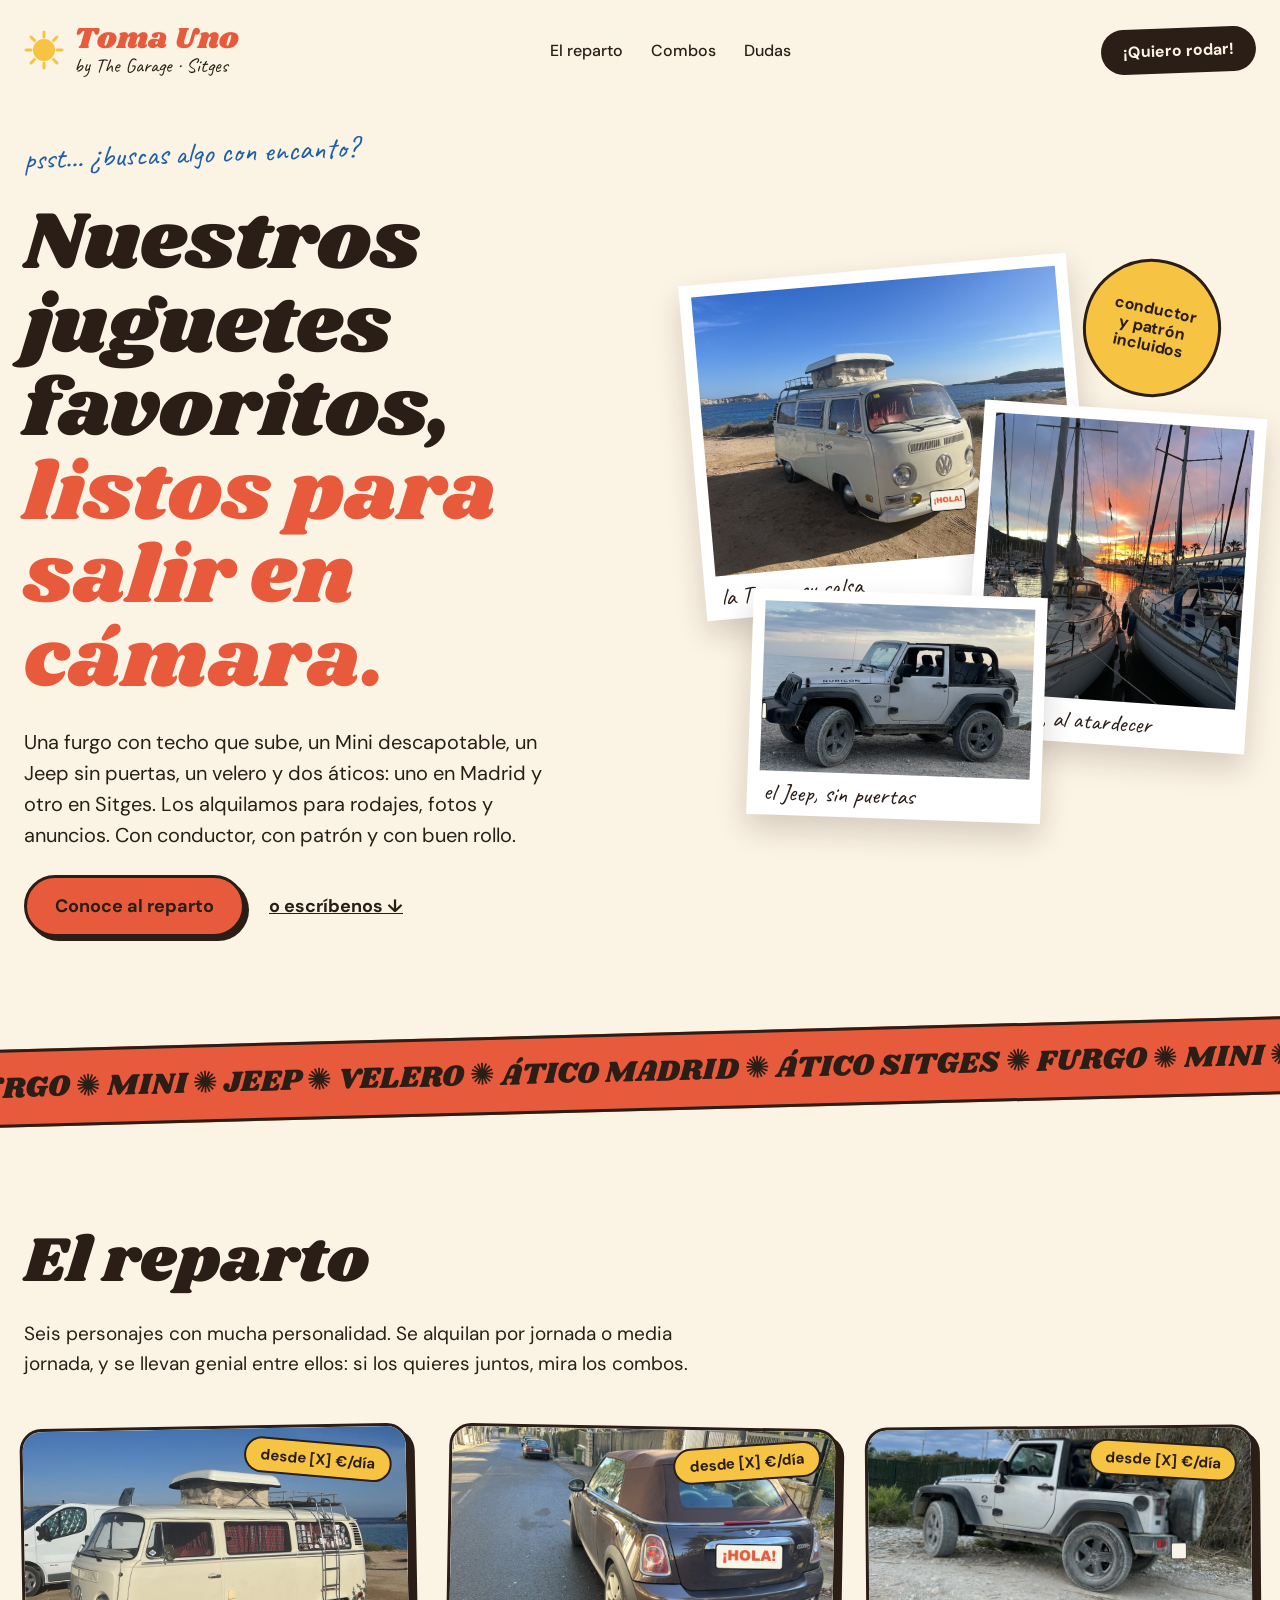
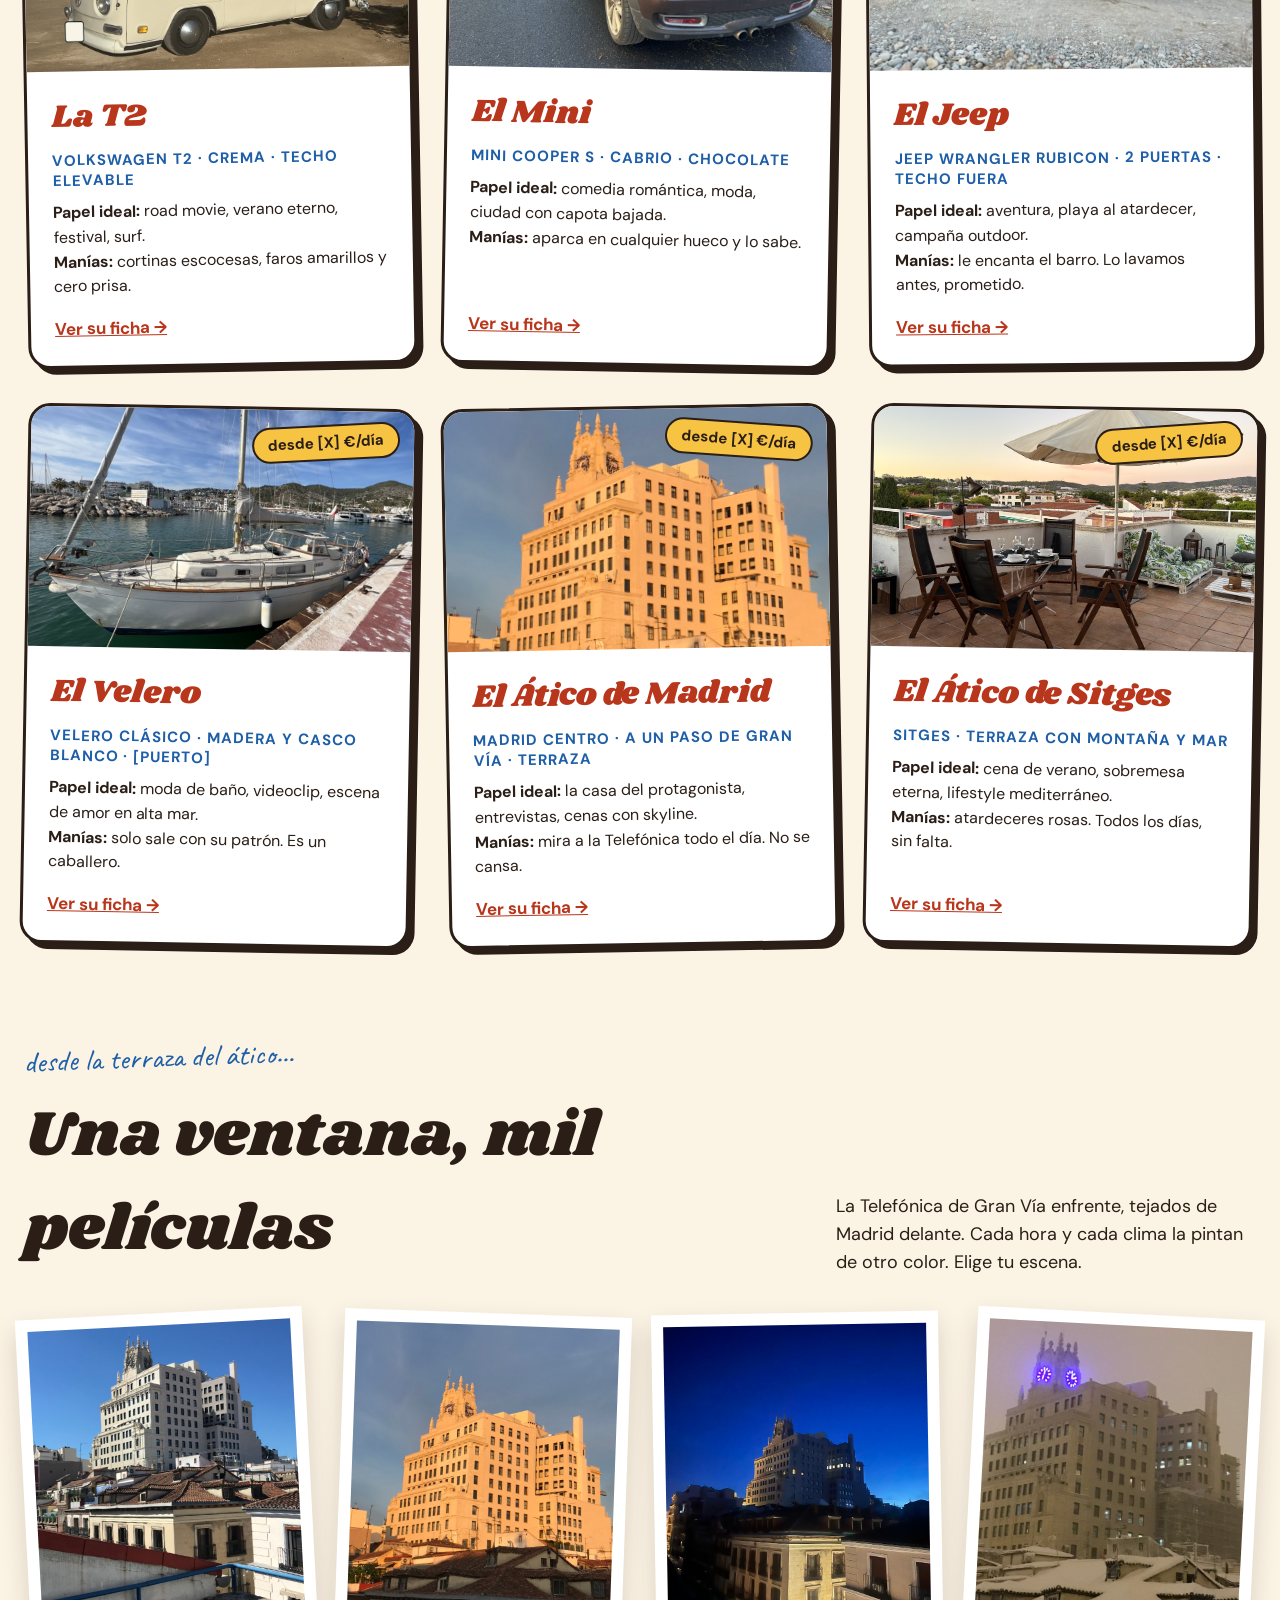
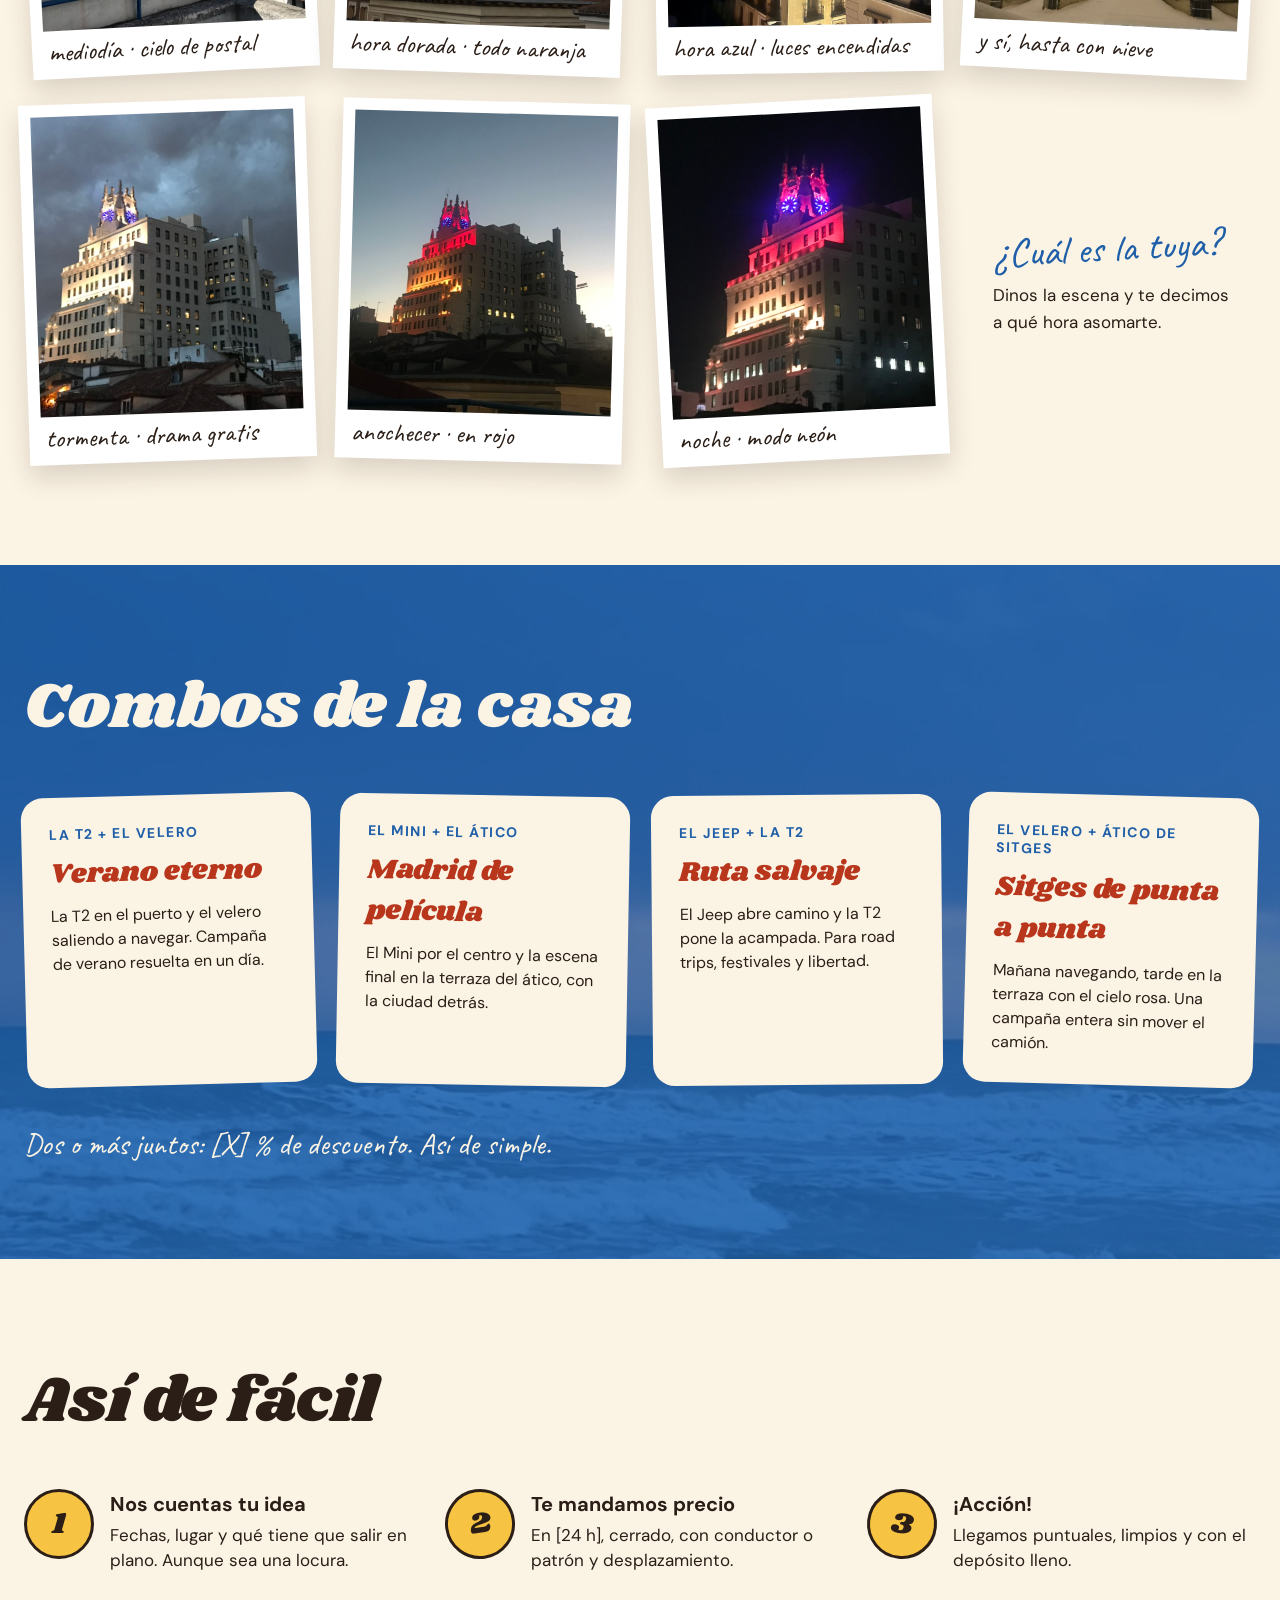
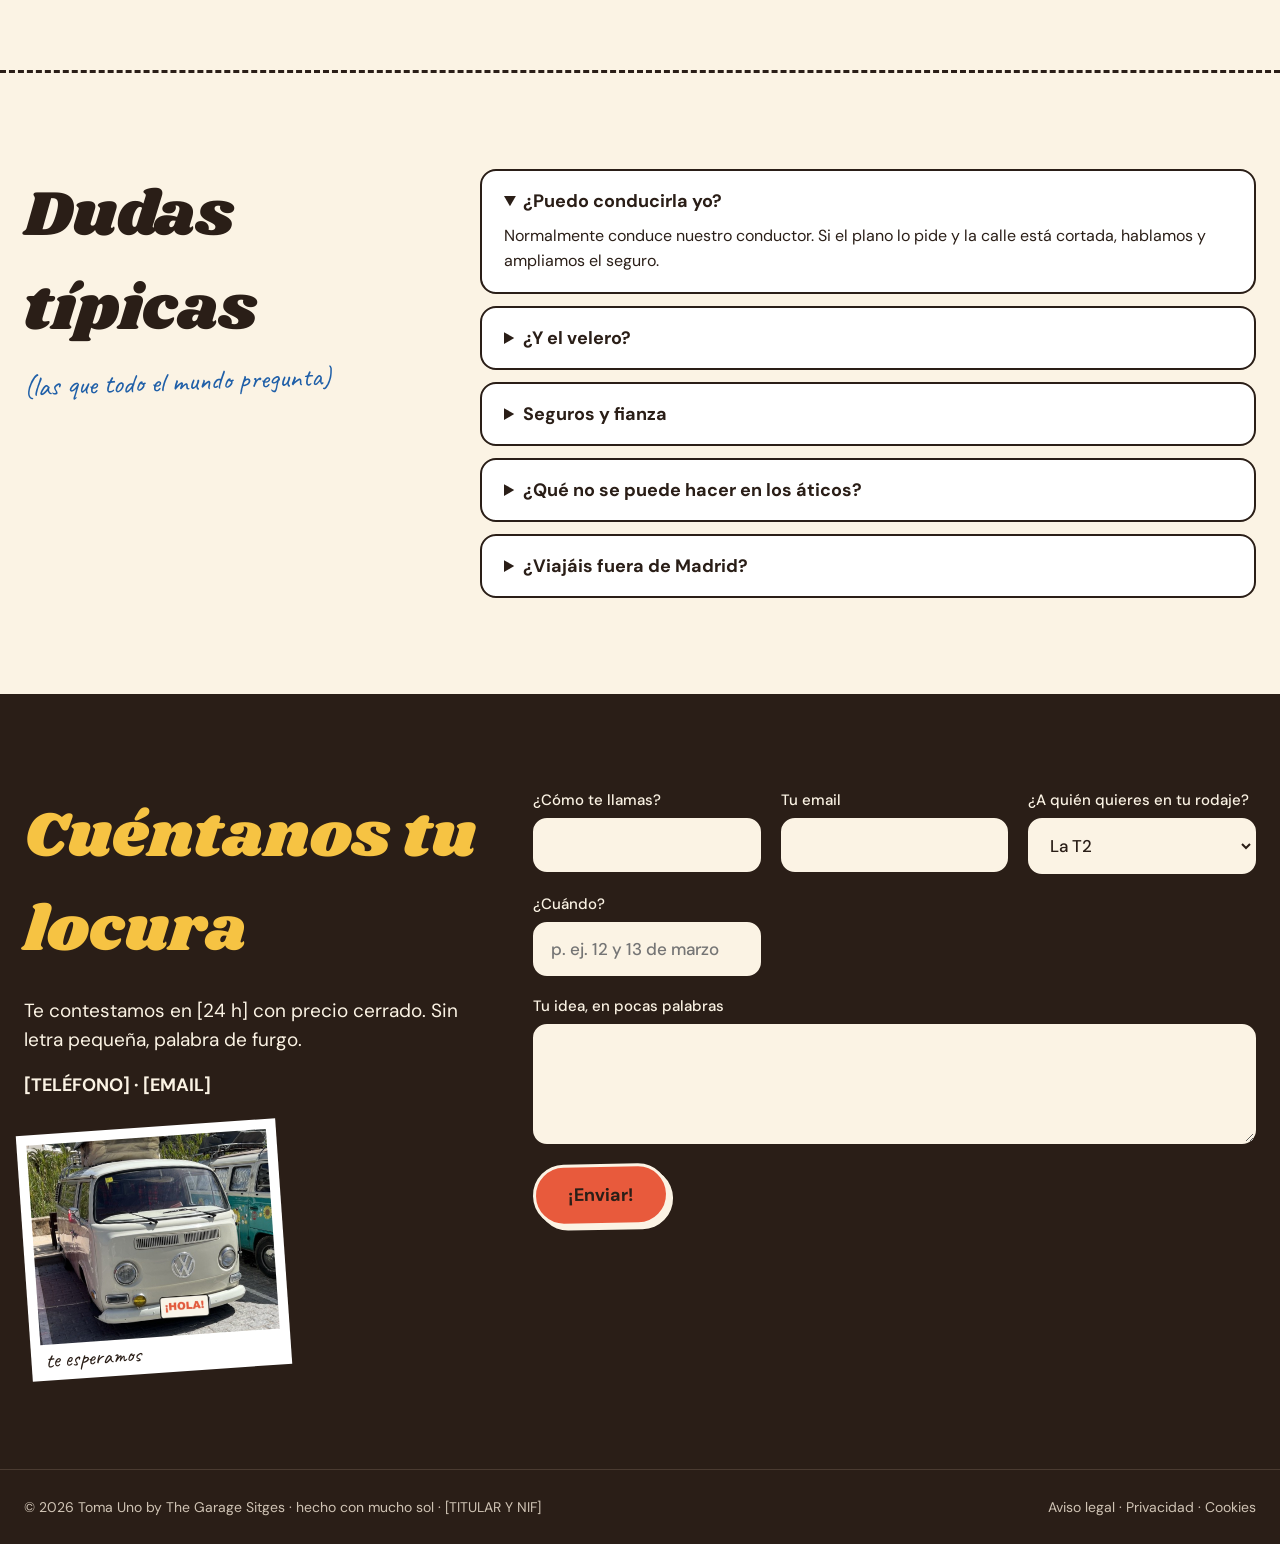
==== index.html @ 27ce7a19 "Marca: Toma Uno by The Garage Sitges Co-Authored-By: Claude Opus 5.5 <noreply@anthropic.com>" ====
<!doctype html>
<html lang="es">
<head>
<meta charset="utf-8">
<meta name="viewport" content="width=device-width, initial-scale=1">
<title>Toma Uno by The Garage · Alquiler de vehículos clásicos y localizaciones para rodajes en Madrid y Sitges</title>
<meta name="description" content="Alquila una VW T2, un Mini Cooper S cabrio, un Jeep Wrangler, un velero y áticos en Gran Vía (Madrid) y Sitges para rodajes, publicidad y sesiones de fotos. Con conductor y patrón.">
<link rel="canonical" href="https://thegarage-sitges.com/">
<meta property="og:type" content="website">
<meta property="og:locale" content="es_ES">
<meta property="og:title" content="Toma Uno by The Garage · Alquiler de vehículos clásicos y localizaciones para rodajes en Madrid y Sitges">
<meta property="og:description" content="Alquila una VW T2, un Mini Cooper S cabrio, un Jeep Wrangler, un velero y áticos en Gran Vía (Madrid) y Sitges para rodajes, publicidad y sesiones de fotos. Con conductor y patrón.">
<meta property="og:url" content="https://thegarage-sitges.com/">
<meta property="og:image" content="https://thegarage-sitges.com/img/t2-mar.jpg">
<meta name="twitter:card" content="summary_large_image">
</head>
<body>
<link rel="preconnect" href="https://fonts.googleapis.com">
<link href="https://fonts.googleapis.com/css2?family=Shrikhand&amp;family=DM+Sans:opsz,wght@9..40,400;9..40,500;9..40,700&amp;family=Caveat:wght@600;700&amp;display=swap" rel="stylesheet">
<style>
body{margin:0}
a{color:#B8361C}a:hover{color:#8A2410}
</style>
<div style="font-family: 'DM Sans', system-ui, sans-serif; color: #2A1E17; background: #FBF3E4; min-height: 100vh; overflow-x: hidden">

<header style="max-width: 1280px; margin: 0 auto; padding: 24px 24px; display: flex; flex-wrap: wrap; align-items: center; justify-content: space-between; gap: 16px">
<a href="#inicio" style="display: inline-flex; align-items: center; gap: 10px; text-decoration: none; color: #2A1E17">
<svg aria-hidden="true" width="40" height="40" viewBox="0 0 40 40"><circle cx="20" cy="20" r="11" fill="#F6C343"></circle><g stroke="#F6C343" stroke-width="3" stroke-linecap="round"><path d="M20 2v5M20 33v5M2 20h5M33 20h5M7 7l3.5 3.5M29.5 29.5L33 33M7 33l3.5-3.5M29.5 10.5L33 7"></path></g></svg>
<span style="display: flex; flex-direction: column; line-height: 1"><span style="font-family: Shrikhand, serif; font-size: 30px; color: #E85A3C">Toma Uno</span><span style="font-family: Caveat, cursive; font-size: 20px; color: #2A1E17; margin-top: 2px">by The Garage · Sitges</span></span>
</a>
<nav aria-label="Principal" style="display: flex; flex-wrap: wrap; gap: 8px 28px; font-size: 16px; font-weight: 500">
<a href="#reparto" style="color: #2A1E17; text-decoration: none">El reparto</a>
<a href="#combos" style="color: #2A1E17; text-decoration: none">Combos</a>
<a href="#dudas" style="color: #2A1E17; text-decoration: none">Dudas</a>
</nav>
<a href="#contacto" style="background: #2A1E17; color: #FBF3E4; font-weight: 700; font-size: 16px; padding: 12px 22px; border-radius: 999px; text-decoration: none; min-height: 44px; box-sizing: border-box; display: inline-flex; align-items: center; transform: rotate(-2deg)">¡Quiero rodar!</a>
</header>

<section id="inicio" style="max-width: 1280px; margin: 0 auto; padding: 40px 24px 96px; display: flex; flex-wrap: wrap; gap: 56px; align-items: center">
<div style="flex: 1 1 460px; min-width: 0; display: flex; flex-direction: column; gap: 24px">
<p style="margin: 0; font-family: Caveat, cursive; font-size: 30px; color: #1F5FA8; transform: rotate(-2deg); transform-origin: left">psst… ¿buscas algo con encanto?</p>
<h1 style="margin: 0; font-family: Shrikhand, serif; font-weight: 400; font-size: clamp(44px, 6.4vw, 88px); line-height: 1.02; color: #2A1E17">Nuestros juguetes favoritos, <span style="color: #E85A3C">listos para salir en cámara.</span></h1>
<p style="margin: 0; font-size: 20px; line-height: 1.55; max-width: 540px">Una furgo con techo que sube, un Mini descapotable, un Jeep sin puertas, un velero y dos áticos: uno en Madrid y otro en Sitges. Los alquilamos para rodajes, fotos y anuncios. Con conductor, con patrón y con buen rollo.</p>
<div style="display: flex; flex-wrap: wrap; gap: 12px; align-items: center">
<a href="#reparto" style="background: #E85A3C; color: #2A1E17; font-weight: 700; font-size: 18px; padding: 16px 28px; border-radius: 999px; text-decoration: none; border: 3px solid #2A1E17; box-shadow: 4px 4px 0 #2A1E17">Conoce al reparto</a>
<a href="#contacto" style="font-weight: 700; font-size: 18px; padding: 16px 12px; color: #2A1E17">o escríbenos ↓</a>
</div>
</div>
<div style="flex: 1 1 460px; min-width: 0; position: relative; height: 560px">
<figure style="margin: 0; position: absolute; left: 4%; top: 10px; width: 62%; background: #FFFFFF; padding: 12px 12px 44px; box-shadow: 0 14px 30px rgba(42,30,23,0.18); transform: rotate(-5deg)">
<img src="img/t2-mar.jpg" alt="Furgoneta Volkswagen T2 crema con el techo elevado junto al mar" style="display: block; width: 100%; height: 280px; object-fit: cover">
<figcaption style="position: absolute; left: 16px; bottom: 8px; font-family: Caveat, cursive; font-size: 24px">la T2, en su salsa</figcaption>
</figure>
<figure style="margin: 0; position: absolute; right: 0; top: 150px; width: 44%; background: #FFFFFF; padding: 12px 12px 44px; box-shadow: 0 14px 30px rgba(42,30,23,0.18); transform: rotate(4deg)">
<img src="img/velero-atardecer.jpg" alt="El velero amarrado al atardecer" style="display: block; width: 100%; height: 280px; object-fit: cover">
<figcaption style="position: absolute; left: 16px; bottom: 8px; font-family: Caveat, cursive; font-size: 24px">el velero, al atardecer</figcaption>
</figure>
<figure style="margin: 0; position: absolute; left: 14%; bottom: 0; width: 46%; background: #FFFFFF; padding: 12px 12px 44px; box-shadow: 0 14px 30px rgba(42,30,23,0.18); transform: rotate(2deg)">
<img src="img/jeep-mar.jpg" alt="Jeep Wrangler Rubicon blanco sin techo frente al mar" style="display: block; width: 100%; height: 170px; object-fit: cover; object-position: center 70%">
<figcaption style="position: absolute; left: 16px; bottom: 8px; font-family: Caveat, cursive; font-size: 24px">el Jeep, sin puertas</figcaption>
</figure>
<div style="position: absolute; right: 6%; top: 0; width: 132px; height: 132px; border-radius: 50%; background: #F6C343; border: 3px solid #2A1E17; display: flex; align-items: center; justify-content: center; text-align: center; font-weight: 700; font-size: 16px; line-height: 1.15; transform: rotate(12deg)">conductor<br>y patrón<br>incluidos</div>
</div>
</section>

<div aria-hidden="true" style="background: #E85A3C; border-top: 3px solid #2A1E17; border-bottom: 3px solid #2A1E17; transform: rotate(-1.5deg); margin: 0 -40px; padding: 14px 0; white-space: nowrap; overflow: hidden; font-family: Shrikhand, serif; font-size: 30px; color: #2A1E17">
FURGO ✺ MINI ✺ JEEP ✺ VELERO ✺ ÁTICO MADRID ✺ ÁTICO SITGES ✺ FURGO ✺ MINI ✺ JEEP ✺ VELERO ✺ ÁTICO MADRID ✺ ÁTICO SITGES ✺
</div>

<section id="reparto">
<div style="max-width: 1280px; margin: 0 auto; padding: 104px 24px 96px; display: flex; flex-direction: column; gap: 48px">
<div style="display: flex; flex-direction: column; gap: 10px; max-width: 720px">
<h2 style="margin: 0; font-family: Shrikhand, serif; font-weight: 400; font-size: clamp(40px, 5vw, 64px)">El reparto</h2>
<p style="margin: 0; font-size: 19px; line-height: 1.55">Seis personajes con mucha personalidad. Se alquilan por jornada o media jornada, y se llevan genial entre ellos: si los quieres juntos, mira los combos.</p>
</div>

<div style="display: grid; grid-template-columns: repeat(auto-fit, minmax(320px, 1fr)); gap: 40px 32px">

<article style="background: #FFFFFF; border: 3px solid #2A1E17; border-radius: 22px; box-shadow: 6px 6px 0 #2A1E17; overflow: hidden; display: flex; flex-direction: column; transform: rotate(-1deg)">
<div style="position: relative">
<img src="img/t2-lateral.jpg" alt="VW T2 crema de lado con cortinas escocesas y escalera" style="display: block; width: 100%; height: 240px; object-fit: cover">
<span style="position: absolute; right: 14px; top: 14px; background: #F6C343; border: 2px solid #2A1E17; border-radius: 999px; padding: 6px 14px; font-weight: 700; font-size: 15px; transform: rotate(6deg)">desde [X] €/día</span>
</div>
<div style="padding: 22px 24px 26px; display: flex; flex-direction: column; gap: 10px; flex-grow: 1">
<h3 style="margin: 0; font-family: Shrikhand, serif; font-weight: 400; font-size: 32px; color: #B8361C">La T2</h3>
<p style="margin: 0; font-size: 15px; font-weight: 700; text-transform: uppercase; letter-spacing: 1px; color: #1F5FA8">Volkswagen T2 · crema · techo elevable</p>
<p style="margin: 0; font-size: 16px; line-height: 1.55"><strong>Papel ideal:</strong> road movie, verano eterno, festival, surf.<br><strong>Manías:</strong> cortinas escocesas, faros amarillos y cero prisa.</p>
<a href="t2.html" style="margin-top: auto; padding-top: 8px; font-weight: 700; font-size: 17px">Ver su ficha →</a>
</div>
</article>

<article style="background: #FFFFFF; border: 3px solid #2A1E17; border-radius: 22px; box-shadow: 6px 6px 0 #2A1E17; overflow: hidden; display: flex; flex-direction: column; transform: rotate(1deg)">
<div style="position: relative">
<img src="img/mini-trasera.jpg" alt="Mini Cooper S descapotable marrón en una calle arbolada" style="display: block; width: 100%; height: 240px; object-fit: cover">
<span style="position: absolute; right: 14px; top: 14px; background: #F6C343; border: 2px solid #2A1E17; border-radius: 999px; padding: 6px 14px; font-weight: 700; font-size: 15px; transform: rotate(-5deg)">desde [X] €/día</span>
</div>
<div style="padding: 22px 24px 26px; display: flex; flex-direction: column; gap: 10px; flex-grow: 1">
<h3 style="margin: 0; font-family: Shrikhand, serif; font-weight: 400; font-size: 32px; color: #B8361C">El Mini</h3>
<p style="margin: 0; font-size: 15px; font-weight: 700; text-transform: uppercase; letter-spacing: 1px; color: #1F5FA8">Mini Cooper S · cabrio · chocolate</p>
<p style="margin: 0; font-size: 16px; line-height: 1.55"><strong>Papel ideal:</strong> comedia romántica, moda, ciudad con capota bajada.<br><strong>Manías:</strong> aparca en cualquier hueco y lo sabe.</p>
<a href="#contacto" style="margin-top: auto; padding-top: 8px; font-weight: 700; font-size: 17px">Ver su ficha →</a>
</div>
</article>

<article style="background: #FFFFFF; border: 3px solid #2A1E17; border-radius: 22px; box-shadow: 6px 6px 0 #2A1E17; overflow: hidden; display: flex; flex-direction: column; transform: rotate(-0.5deg)">
<div style="position: relative">
<img src="img/jeep-canas.jpg" alt="Jeep Wrangler Rubicon blanco sin techo junto a unas cañas" style="display: block; width: 100%; height: 240px; object-fit: cover; object-position: center 65%">
<span style="position: absolute; right: 14px; top: 14px; background: #F6C343; border: 2px solid #2A1E17; border-radius: 999px; padding: 6px 14px; font-weight: 700; font-size: 15px; transform: rotate(4deg)">desde [X] €/día</span>
</div>
<div style="padding: 22px 24px 26px; display: flex; flex-direction: column; gap: 10px; flex-grow: 1">
<h3 style="margin: 0; font-family: Shrikhand, serif; font-weight: 400; font-size: 32px; color: #B8361C">El Jeep</h3>
<p style="margin: 0; font-size: 15px; font-weight: 700; text-transform: uppercase; letter-spacing: 1px; color: #1F5FA8">Jeep Wrangler Rubicon · 2 puertas · techo fuera</p>
<p style="margin: 0; font-size: 16px; line-height: 1.55"><strong>Papel ideal:</strong> aventura, playa al atardecer, campaña outdoor.<br><strong>Manías:</strong> le encanta el barro. Lo lavamos antes, prometido.</p>
<a href="#contacto" style="margin-top: auto; padding-top: 8px; font-weight: 700; font-size: 17px">Ver su ficha →</a>
</div>
</article>

<article style="background: #FFFFFF; border: 3px solid #2A1E17; border-radius: 22px; box-shadow: 6px 6px 0 #2A1E17; overflow: hidden; display: flex; flex-direction: column; transform: rotate(1deg)">
<div style="position: relative">
<img src="img/velero-puerto.jpg" alt="Velero amarrado en un puerto mediterráneo" style="display: block; width: 100%; height: 240px; object-fit: cover">
<span style="position: absolute; right: 14px; top: 14px; background: #F6C343; border: 2px solid #2A1E17; border-radius: 999px; padding: 6px 14px; font-weight: 700; font-size: 15px; transform: rotate(-4deg)">desde [X] €/día</span>
</div>
<div style="padding: 22px 24px 26px; display: flex; flex-direction: column; gap: 10px; flex-grow: 1">
<h3 style="margin: 0; font-family: Shrikhand, serif; font-weight: 400; font-size: 32px; color: #B8361C">El Velero</h3>
<p style="margin: 0; font-size: 15px; font-weight: 700; text-transform: uppercase; letter-spacing: 1px; color: #1F5FA8">Velero clásico · madera y casco blanco · [PUERTO]</p>
<p style="margin: 0; font-size: 16px; line-height: 1.55"><strong>Papel ideal:</strong> moda de baño, videoclip, escena de amor en alta mar.<br><strong>Manías:</strong> solo sale con su patrón. Es un caballero.</p>
<a href="#contacto" style="margin-top: auto; padding-top: 8px; font-weight: 700; font-size: 17px">Ver su ficha →</a>
</div>
</article>

<article style="background: #FFFFFF; border: 3px solid #2A1E17; border-radius: 22px; box-shadow: 6px 6px 0 #2A1E17; overflow: hidden; display: flex; flex-direction: column; transform: rotate(-1deg)">
<div style="position: relative">
<img src="img/atico-madrid-hora-dorada.jpg" alt="Vista desde la terraza del ático al edificio Telefónica en hora dorada" style="display: block; width: 100%; height: 240px; object-fit: cover; object-position: center 40%">
<span style="position: absolute; right: 14px; top: 14px; background: #F6C343; border: 2px solid #2A1E17; border-radius: 999px; padding: 6px 14px; font-weight: 700; font-size: 15px; transform: rotate(5deg)">desde [X] €/día</span>
</div>
<div style="padding: 22px 24px 26px; display: flex; flex-direction: column; gap: 10px; flex-grow: 1">
<h3 style="margin: 0; font-family: Shrikhand, serif; font-weight: 400; font-size: 32px; color: #B8361C">El Ático de Madrid</h3>
<p style="margin: 0; font-size: 15px; font-weight: 700; text-transform: uppercase; letter-spacing: 1px; color: #1F5FA8">Madrid centro · a un paso de Gran Vía · terraza</p>
<p style="margin: 0; font-size: 16px; line-height: 1.55"><strong>Papel ideal:</strong> la casa del protagonista, entrevistas, cenas con skyline.<br><strong>Manías:</strong> mira a la Telefónica todo el día. No se cansa.</p>
<a href="#contacto" style="margin-top: auto; padding-top: 8px; font-weight: 700; font-size: 17px">Ver su ficha →</a>
</div>
</article>

<article style="background: #FFFFFF; border: 3px solid #2A1E17; border-radius: 22px; box-shadow: 6px 6px 0 #2A1E17; overflow: hidden; display: flex; flex-direction: column; transform: rotate(1deg)">
<div style="position: relative">
<img src="img/atico-sitges-mesa.jpg" alt="Terraza del ático de Sitges con mesa, sombrilla y sofás de palets al atardecer" style="display: block; width: 100%; height: 240px; object-fit: cover">
<span style="position: absolute; right: 14px; top: 14px; background: #F6C343; border: 2px solid #2A1E17; border-radius: 999px; padding: 6px 14px; font-weight: 700; font-size: 15px; transform: rotate(-5deg)">desde [X] €/día</span>
</div>
<div style="padding: 22px 24px 26px; display: flex; flex-direction: column; gap: 10px; flex-grow: 1">
<h3 style="margin: 0; font-family: Shrikhand, serif; font-weight: 400; font-size: 32px; color: #B8361C">El Ático de Sitges</h3>
<p style="margin: 0; font-size: 15px; font-weight: 700; text-transform: uppercase; letter-spacing: 1px; color: #1F5FA8">Sitges · terraza con montaña y mar</p>
<p style="margin: 0; font-size: 16px; line-height: 1.55"><strong>Papel ideal:</strong> cena de verano, sobremesa eterna, lifestyle mediterráneo.<br><strong>Manías:</strong> atardeceres rosas. Todos los días, sin falta.</p>
<a href="#contacto" style="margin-top: auto; padding-top: 8px; font-weight: 700; font-size: 17px">Ver su ficha →</a>
</div>
</article>

</div>
</div>
</section>

<section aria-labelledby="vistas" style="max-width: 1280px; margin: 0 auto; padding: 0 24px 104px">
<div style="display: flex; flex-wrap: wrap; align-items: flex-end; justify-content: space-between; gap: 16px; margin-bottom: 36px">
<div style="display: flex; flex-direction: column; gap: 8px; max-width: 720px">
<p style="margin: 0; font-family: Caveat, cursive; font-size: 30px; color: #1F5FA8; transform: rotate(-2deg); transform-origin: left">desde la terraza del ático…</p>
<h2 id="vistas" style="margin: 0; font-family: Shrikhand, serif; font-weight: 400; font-size: clamp(40px, 5vw, 64px)">Una ventana, mil películas</h2>
</div>
<p style="margin: 0; max-width: 420px; font-size: 18px; line-height: 1.55">La Telefónica de Gran Vía enfrente, tejados de Madrid delante. Cada hora y cada clima la pintan de otro color. Elige tu escena.</p>
</div>
<div style="display: grid; grid-template-columns: repeat(auto-fit, minmax(240px, 1fr)); gap: 28px">
<figure style="margin: 0; background: #FFFFFF; padding: 12px 12px 48px; box-shadow: 0 12px 26px rgba(42,30,23,0.16); transform: rotate(-3deg); position: relative">
<img src="img/atico-madrid-dia.jpg" alt="Vista de día con cielo azul al edificio Telefónica y tejados" style="display: block; width: 100%; height: 300px; object-fit: cover">
<figcaption style="position: absolute; left: 16px; bottom: 10px; font-family: Caveat, cursive; font-size: 26px">mediodía · cielo de postal</figcaption>
</figure>
<figure style="margin: 0; background: #FFFFFF; padding: 12px 12px 48px; box-shadow: 0 12px 26px rgba(42,30,23,0.16); transform: rotate(2deg); position: relative">
<img src="img/atico-madrid-hora-dorada.jpg" alt="El edificio Telefónica teñido de naranja al atardecer" style="display: block; width: 100%; height: 300px; object-fit: cover">
<figcaption style="position: absolute; left: 16px; bottom: 10px; font-family: Caveat, cursive; font-size: 26px">hora dorada · todo naranja</figcaption>
</figure>
<figure style="margin: 0; background: #FFFFFF; padding: 12px 12px 48px; box-shadow: 0 12px 26px rgba(42,30,23,0.16); transform: rotate(-1deg); position: relative">
<img src="img/atico-madrid-hora-azul.jpg" alt="Hora azul con el edificio Telefónica iluminado" style="display: block; width: 100%; height: 300px; object-fit: cover; object-position: center 40%">
<figcaption style="position: absolute; left: 16px; bottom: 10px; font-family: Caveat, cursive; font-size: 26px">hora azul · luces encendidas</figcaption>
</figure>
<figure style="margin: 0; background: #FFFFFF; padding: 12px 12px 48px; box-shadow: 0 12px 26px rgba(42,30,23,0.16); transform: rotate(3deg); position: relative">
<img src="img/atico-madrid-nieve.jpg" alt="Tejados nevados con el reloj de la Telefónica iluminado en violeta" style="display: block; width: 100%; height: 300px; object-fit: cover">
<figcaption style="position: absolute; left: 16px; bottom: 10px; font-family: Caveat, cursive; font-size: 26px">y sí, hasta con nieve</figcaption>
</figure>
<figure style="margin: 0; background: #FFFFFF; padding: 12px 12px 48px; box-shadow: 0 12px 26px rgba(42,30,23,0.16); transform: rotate(-2deg); position: relative">
<img src="img/atico-madrid-tormenta.jpg" alt="La Telefónica iluminada bajo un cielo de tormenta" style="display: block; width: 100%; height: 300px; object-fit: cover">
<figcaption style="position: absolute; left: 16px; bottom: 10px; font-family: Caveat, cursive; font-size: 26px">tormenta · drama gratis</figcaption>
</figure>
<figure style="margin: 0; background: #FFFFFF; padding: 12px 12px 48px; box-shadow: 0 12px 26px rgba(42,30,23,0.16); transform: rotate(1.5deg); position: relative">
<img src="img/atico-madrid-anochecer.jpg" alt="La torre de la Telefónica iluminada en rojo al anochecer" style="display: block; width: 100%; height: 300px; object-fit: cover">
<figcaption style="position: absolute; left: 16px; bottom: 10px; font-family: Caveat, cursive; font-size: 26px">anochecer · en rojo</figcaption>
</figure>
<figure style="margin: 0; background: #FFFFFF; padding: 12px 12px 48px; box-shadow: 0 12px 26px rgba(42,30,23,0.16); transform: rotate(-3deg); position: relative">
<img src="img/atico-madrid-noche.jpg" alt="La torre de la Telefónica iluminada en rosa de noche" style="display: block; width: 100%; height: 300px; object-fit: cover">
<figcaption style="position: absolute; left: 16px; bottom: 10px; font-family: Caveat, cursive; font-size: 26px">noche · modo neón</figcaption>
</figure>
<div style="display: flex; flex-direction: column; justify-content: center; gap: 12px; padding: 24px">
<p style="margin: 0; font-family: Caveat, cursive; font-size: 40px; line-height: 1.1; color: #1F5FA8; transform: rotate(-3deg)">¿Cuál es la tuya?</p>
<p style="margin: 0; font-size: 17px; line-height: 1.55">Dinos la escena y te decimos a qué hora asomarte.</p>
</div>
</div>
</section>

<section id="combos" style="background: #1F5FA8; color: #FBF3E4; position: relative">
<img src="img/mar.jpg" alt="" aria-hidden="true" style="position: absolute; inset: 0; width: 100%; height: 100%; object-fit: cover; opacity: 0.22">
<div style="position: relative; max-width: 1280px; margin: 0 auto; padding: 96px 24px; display: flex; flex-direction: column; gap: 40px">
<h2 style="margin: 0; font-family: Shrikhand, serif; font-weight: 400; font-size: clamp(40px, 5vw, 64px)">Combos de la casa</h2>
<div style="display: grid; grid-template-columns: repeat(auto-fit, minmax(260px, 1fr)); gap: 24px">
<div style="background: #FBF3E4; color: #2A1E17; border-radius: 22px; padding: 28px; display: flex; flex-direction: column; gap: 10px; transform: rotate(-1.5deg)">
<p style="margin: 0; font-size: 14px; font-weight: 700; text-transform: uppercase; letter-spacing: 1.5px; color: #1F5FA8">La T2 + El Velero</p>
<h3 style="margin: 0; font-family: Shrikhand, serif; font-weight: 400; font-size: 28px; color: #B8361C">Verano eterno</h3>
<p style="margin: 0; font-size: 16px; line-height: 1.5">La T2 en el puerto y el velero saliendo a navegar. Campaña de verano resuelta en un día.</p>
</div>
<div style="background: #FBF3E4; color: #2A1E17; border-radius: 22px; padding: 28px; display: flex; flex-direction: column; gap: 10px; transform: rotate(1deg)">
<p style="margin: 0; font-size: 14px; font-weight: 700; text-transform: uppercase; letter-spacing: 1.5px; color: #1F5FA8">El Mini + El Ático</p>
<h3 style="margin: 0; font-family: Shrikhand, serif; font-weight: 400; font-size: 28px; color: #B8361C">Madrid de película</h3>
<p style="margin: 0; font-size: 16px; line-height: 1.5">El Mini por el centro y la escena final en la terraza del ático, con la ciudad detrás.</p>
</div>
<div style="background: #FBF3E4; color: #2A1E17; border-radius: 22px; padding: 28px; display: flex; flex-direction: column; gap: 10px; transform: rotate(-0.5deg)">
<p style="margin: 0; font-size: 14px; font-weight: 700; text-transform: uppercase; letter-spacing: 1.5px; color: #1F5FA8">El Jeep + La T2</p>
<h3 style="margin: 0; font-family: Shrikhand, serif; font-weight: 400; font-size: 28px; color: #B8361C">Ruta salvaje</h3>
<p style="margin: 0; font-size: 16px; line-height: 1.5">El Jeep abre camino y la T2 pone la acampada. Para road trips, festivales y libertad.</p>
</div>
<div style="background: #FBF3E4; color: #2A1E17; border-radius: 22px; padding: 28px; display: flex; flex-direction: column; gap: 10px; transform: rotate(1.5deg)">
<p style="margin: 0; font-size: 14px; font-weight: 700; text-transform: uppercase; letter-spacing: 1.5px; color: #1F5FA8">El Velero + Ático de Sitges</p>
<h3 style="margin: 0; font-family: Shrikhand, serif; font-weight: 400; font-size: 28px; color: #B8361C">Sitges de punta a punta</h3>
<p style="margin: 0; font-size: 16px; line-height: 1.5">Mañana navegando, tarde en la terraza con el cielo rosa. Una campaña entera sin mover el camión.</p>
</div>
</div>
<p style="margin: 0; font-family: Caveat, cursive; font-size: 30px">Dos o más juntos: [X] % de descuento. Así de simple.</p>
</div>
</section>

<section aria-labelledby="facil">
<div style="max-width: 1280px; margin: 0 auto; padding: 96px 24px; display: flex; flex-direction: column; gap: 40px">
<h2 id="facil" style="margin: 0; font-family: Shrikhand, serif; font-weight: 400; font-size: clamp(40px, 5vw, 64px)">Así de fácil</h2>
<ol style="margin: 0; padding: 0; list-style: none; display: grid; grid-template-columns: repeat(auto-fit, minmax(240px, 1fr)); gap: 32px">
<li style="display: flex; gap: 16px; align-items: flex-start"><span style="flex: none; width: 64px; height: 64px; border-radius: 50%; background: #F6C343; border: 3px solid #2A1E17; display: flex; align-items: center; justify-content: center; font-family: Shrikhand, serif; font-size: 30px">1</span><span style="font-size: 17px; line-height: 1.5"><strong style="display: block; font-size: 20px; margin-bottom: 4px">Nos cuentas tu idea</strong>Fechas, lugar y qué tiene que salir en plano. Aunque sea una locura.</span></li>
<li style="display: flex; gap: 16px; align-items: flex-start"><span style="flex: none; width: 64px; height: 64px; border-radius: 50%; background: #F6C343; border: 3px solid #2A1E17; display: flex; align-items: center; justify-content: center; font-family: Shrikhand, serif; font-size: 30px; transform: rotate(-8deg)">2</span><span style="font-size: 17px; line-height: 1.5"><strong style="display: block; font-size: 20px; margin-bottom: 4px">Te mandamos precio</strong>En [24 h], cerrado, con conductor o patrón y desplazamiento.</span></li>
<li style="display: flex; gap: 16px; align-items: flex-start"><span style="flex: none; width: 64px; height: 64px; border-radius: 50%; background: #F6C343; border: 3px solid #2A1E17; display: flex; align-items: center; justify-content: center; font-family: Shrikhand, serif; font-size: 30px; transform: rotate(6deg)">3</span><span style="font-size: 17px; line-height: 1.5"><strong style="display: block; font-size: 20px; margin-bottom: 4px">¡Acción!</strong>Llegamos puntuales, limpios y con el depósito lleno.</span></li>
</ol>
</div>
</section>

<section id="dudas" style="border-top: 3px dashed #2A1E17">
<div style="max-width: 1280px; margin: 0 auto; padding: 96px 24px; display: flex; flex-wrap: wrap; gap: 48px">
<div style="flex: 1 1 300px; display: flex; flex-direction: column; gap: 12px">
<h2 style="margin: 0; font-family: Shrikhand, serif; font-weight: 400; font-size: clamp(40px, 5vw, 64px)">Dudas típicas</h2>
<p style="margin: 0; font-family: Caveat, cursive; font-size: 28px; color: #1F5FA8; transform: rotate(-2deg); transform-origin: left">(las que todo el mundo pregunta)</p>
</div>
<div style="flex: 2 1 560px; min-width: 0; display: flex; flex-direction: column; gap: 12px">
<details open style="background: #FFFFFF; border: 2px solid #2A1E17; border-radius: 16px; padding: 18px 22px"><summary style="font-size: 18px; font-weight: 700; cursor: pointer">¿Puedo conducirla yo?</summary><p style="margin: 10px 0 0; font-size: 16px; line-height: 1.6">Normalmente conduce nuestro conductor. Si el plano lo pide y la calle está cortada, hablamos y ampliamos el seguro.</p></details>
<details style="background: #FFFFFF; border: 2px solid #2A1E17; border-radius: 16px; padding: 18px 22px"><summary style="font-size: 18px; font-weight: 700; cursor: pointer">¿Y el velero?</summary><p style="margin: 10px 0 0; font-size: 16px; line-height: 1.6">El velero sale siempre con su patrón titulado. Hasta [N] personas a bordo, y se rueda desde [PUERTO].</p></details>
<details style="background: #FFFFFF; border: 2px solid #2A1E17; border-radius: 16px; padding: 18px 22px"><summary style="font-size: 18px; font-weight: 700; cursor: pointer">Seguros y fianza</summary><p style="margin: 10px 0 0; font-size: 16px; line-height: 1.6">Tú traes el seguro de RC de rodaje; nosotros, el del vehículo. Fianza de [X] € que vuelve a tu cuenta al terminar.</p></details>
<details style="background: #FFFFFF; border: 2px solid #2A1E17; border-radius: 16px; padding: 18px 22px"><summary style="font-size: 18px; font-weight: 700; cursor: pointer">¿Qué no se puede hacer en los áticos?</summary><p style="margin: 10px 0 0; font-size: 16px; line-height: 1.6">Humo, fuego de verdad y fiestas de más de [N] personas. Los vecinos son majos; queremos que sigan siéndolo.</p></details>
<details style="background: #FFFFFF; border: 2px solid #2A1E17; border-radius: 16px; padding: 18px 22px"><summary style="font-size: 18px; font-weight: 700; cursor: pointer">¿Viajáis fuera de Madrid?</summary><p style="margin: 10px 0 0; font-size: 16px; line-height: 1.6">¡Claro! [X] € por km y las dietas del conductor. La T2 adora la costa.</p></details>
</div>
</div>
</section>

<section id="contacto" style="background: #2A1E17; color: #FBF3E4">
<div style="max-width: 1280px; margin: 0 auto; padding: 96px 24px; display: flex; flex-wrap: wrap; gap: 48px; align-items: flex-start">
<div style="flex: 1 1 360px; display: flex; flex-direction: column; gap: 18px">
<h2 style="margin: 0; font-family: Shrikhand, serif; font-weight: 400; font-size: clamp(40px, 5vw, 64px); color: #F6C343">Cuéntanos tu locura</h2>
<p style="margin: 0; font-size: 19px; line-height: 1.55">Te contestamos en [24 h] con precio cerrado. Sin letra pequeña, palabra de furgo.</p>
<p style="margin: 0; font-size: 18px; font-weight: 700">[TELÉFONO] · [EMAIL]</p>
<figure style="margin: 12px 0 0; width: 240px; background: #FFFFFF; padding: 10px 10px 36px; transform: rotate(-4deg); position: relative">
<img src="img/t2-palmeras.jpg" alt="Frontal de la T2 entre palmeras" style="display: block; width: 100%; height: 200px; object-fit: cover">
<figcaption style="position: absolute; left: 14px; bottom: 6px; font-family: Caveat, cursive; font-size: 22px; color: #2A1E17">te esperamos</figcaption>
</figure>
</div>
<form style="flex: 2 1 520px; min-width: 0; display: grid; grid-template-columns: repeat(auto-fit, minmax(220px, 1fr)); gap: 20px">
<label style="display: flex; flex-direction: column; gap: 8px; font-size: 15px; font-weight: 500">¿Cómo te llamas?<input type="text" style="font: inherit; font-size: 17px; padding: 14px 16px; min-height: 48px; box-sizing: border-box; border-radius: 14px; border: 2px solid #FBF3E4; background: #FBF3E4; color: #2A1E17"></label>
<label style="display: flex; flex-direction: column; gap: 8px; font-size: 15px; font-weight: 500">Tu email<input type="email" style="font: inherit; font-size: 17px; padding: 14px 16px; min-height: 48px; box-sizing: border-box; border-radius: 14px; border: 2px solid #FBF3E4; background: #FBF3E4; color: #2A1E17"></label>
<label style="display: flex; flex-direction: column; gap: 8px; font-size: 15px; font-weight: 500">¿A quién quieres en tu rodaje?<select style="font: inherit; font-size: 17px; padding: 14px 16px; min-height: 48px; border-radius: 14px; border: 2px solid #FBF3E4; background: #FBF3E4; color: #2A1E17"><option>La T2</option><option>El Mini</option><option>El Jeep</option><option>El Velero</option><option>El Ático de Madrid</option><option>El Ático de Sitges</option><option>¡A todos!</option></select></label>
<label style="display: flex; flex-direction: column; gap: 8px; font-size: 15px; font-weight: 500">¿Cuándo?<input type="text" placeholder="p. ej. 12 y 13 de marzo" style="font: inherit; font-size: 17px; padding: 14px 16px; min-height: 48px; box-sizing: border-box; border-radius: 14px; border: 2px solid #FBF3E4; background: #FBF3E4; color: #2A1E17"></label>
<label style="grid-column: 1 / -1; display: flex; flex-direction: column; gap: 8px; font-size: 15px; font-weight: 500">Tu idea, en pocas palabras<textarea rows="4" style="font: inherit; font-size: 17px; padding: 14px 16px; border-radius: 14px; border: 2px solid #FBF3E4; background: #FBF3E4; color: #2A1E17"></textarea></label>
<button type="submit" style="justify-self: start; font: inherit; font-size: 18px; font-weight: 700; padding: 16px 32px; min-height: 48px; border: 3px solid #FBF3E4; border-radius: 999px; background: #E85A3C; color: #2A1E17; cursor: pointer; box-shadow: 4px 4px 0 #FBF3E4; transform: rotate(-1deg)">¡Enviar!</button>
</form>
</div>
</section>

<footer style="background: #2A1E17; color: #CFC3B4; border-top: 1px solid #4A3B31">
<div style="max-width: 1280px; margin: 0 auto; padding: 28px 24px; display: flex; flex-wrap: wrap; justify-content: space-between; gap: 12px; font-size: 14px">
<span>© 2026 Toma Uno by The Garage Sitges · hecho con mucho sol · [TITULAR Y NIF]</span>
<span>Aviso legal · Privacidad · Cookies</span>
</div>
</footer>

</div>
</body>
</html>
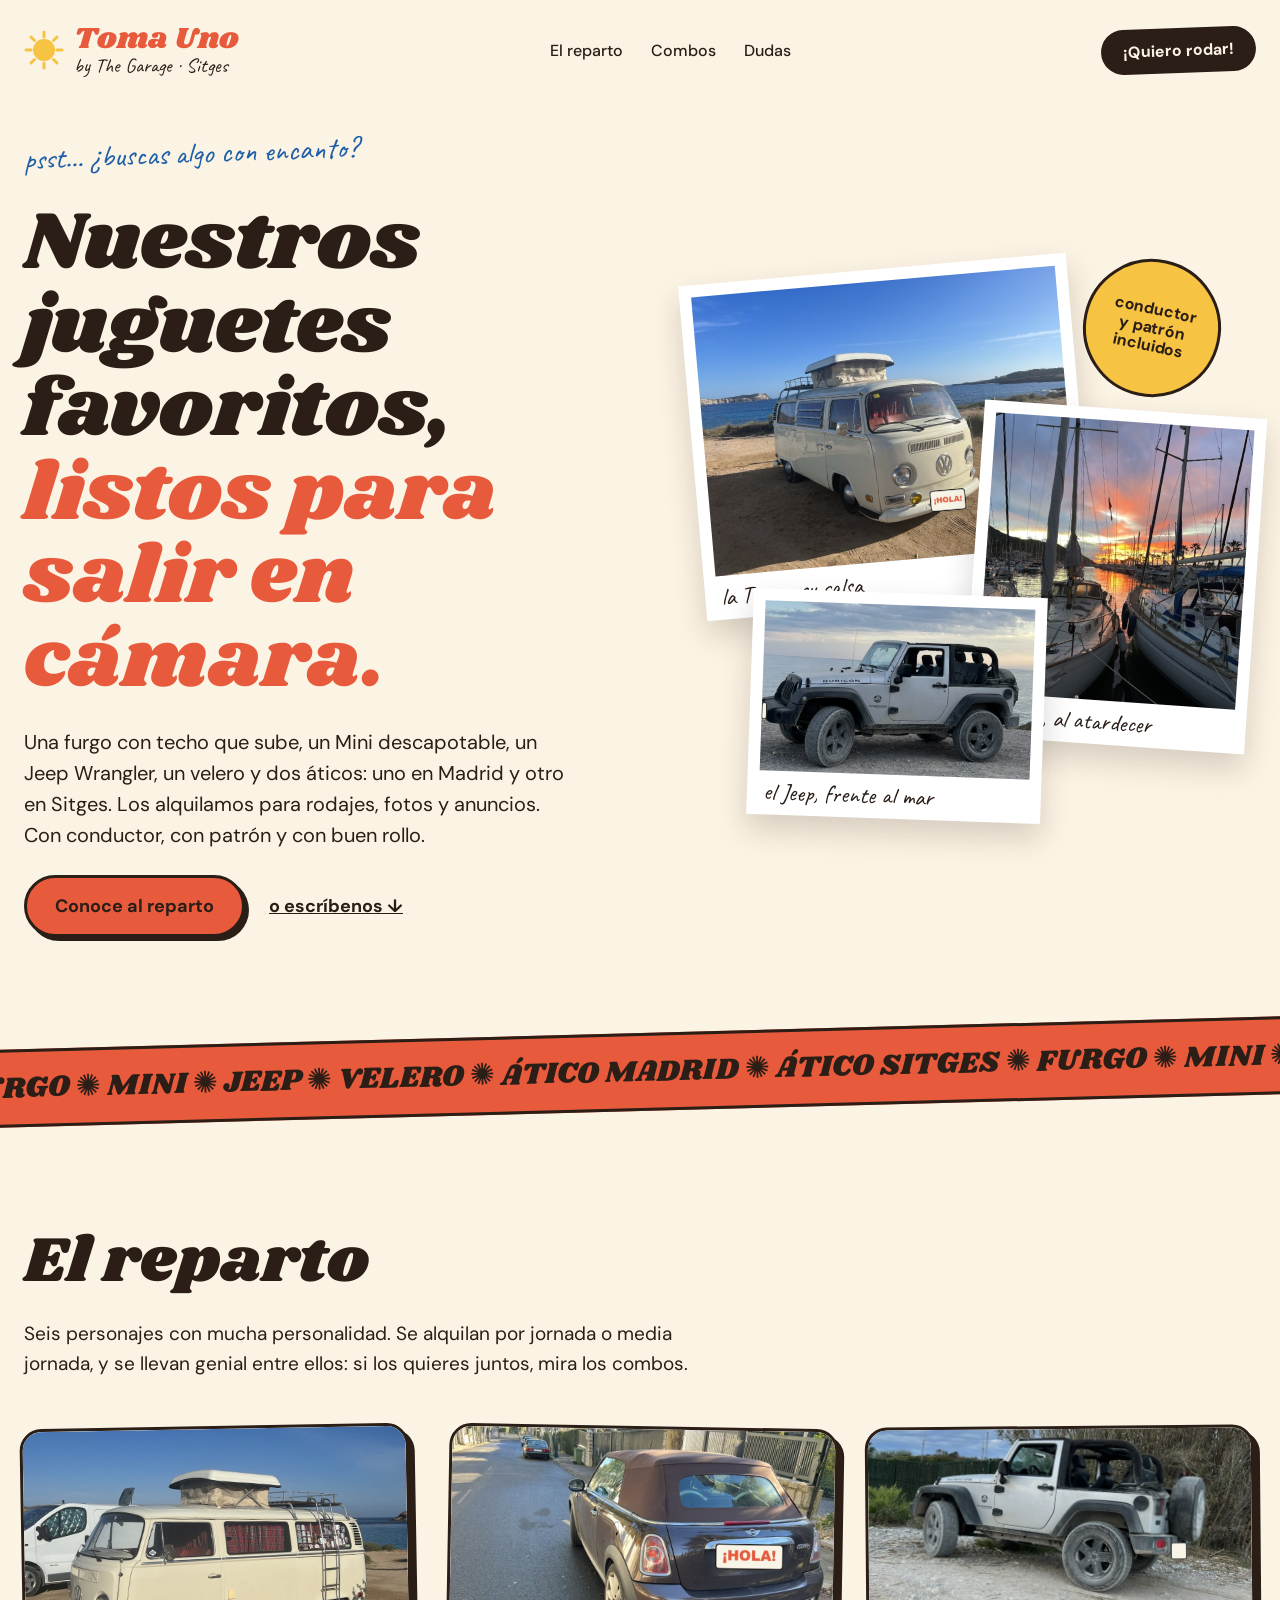
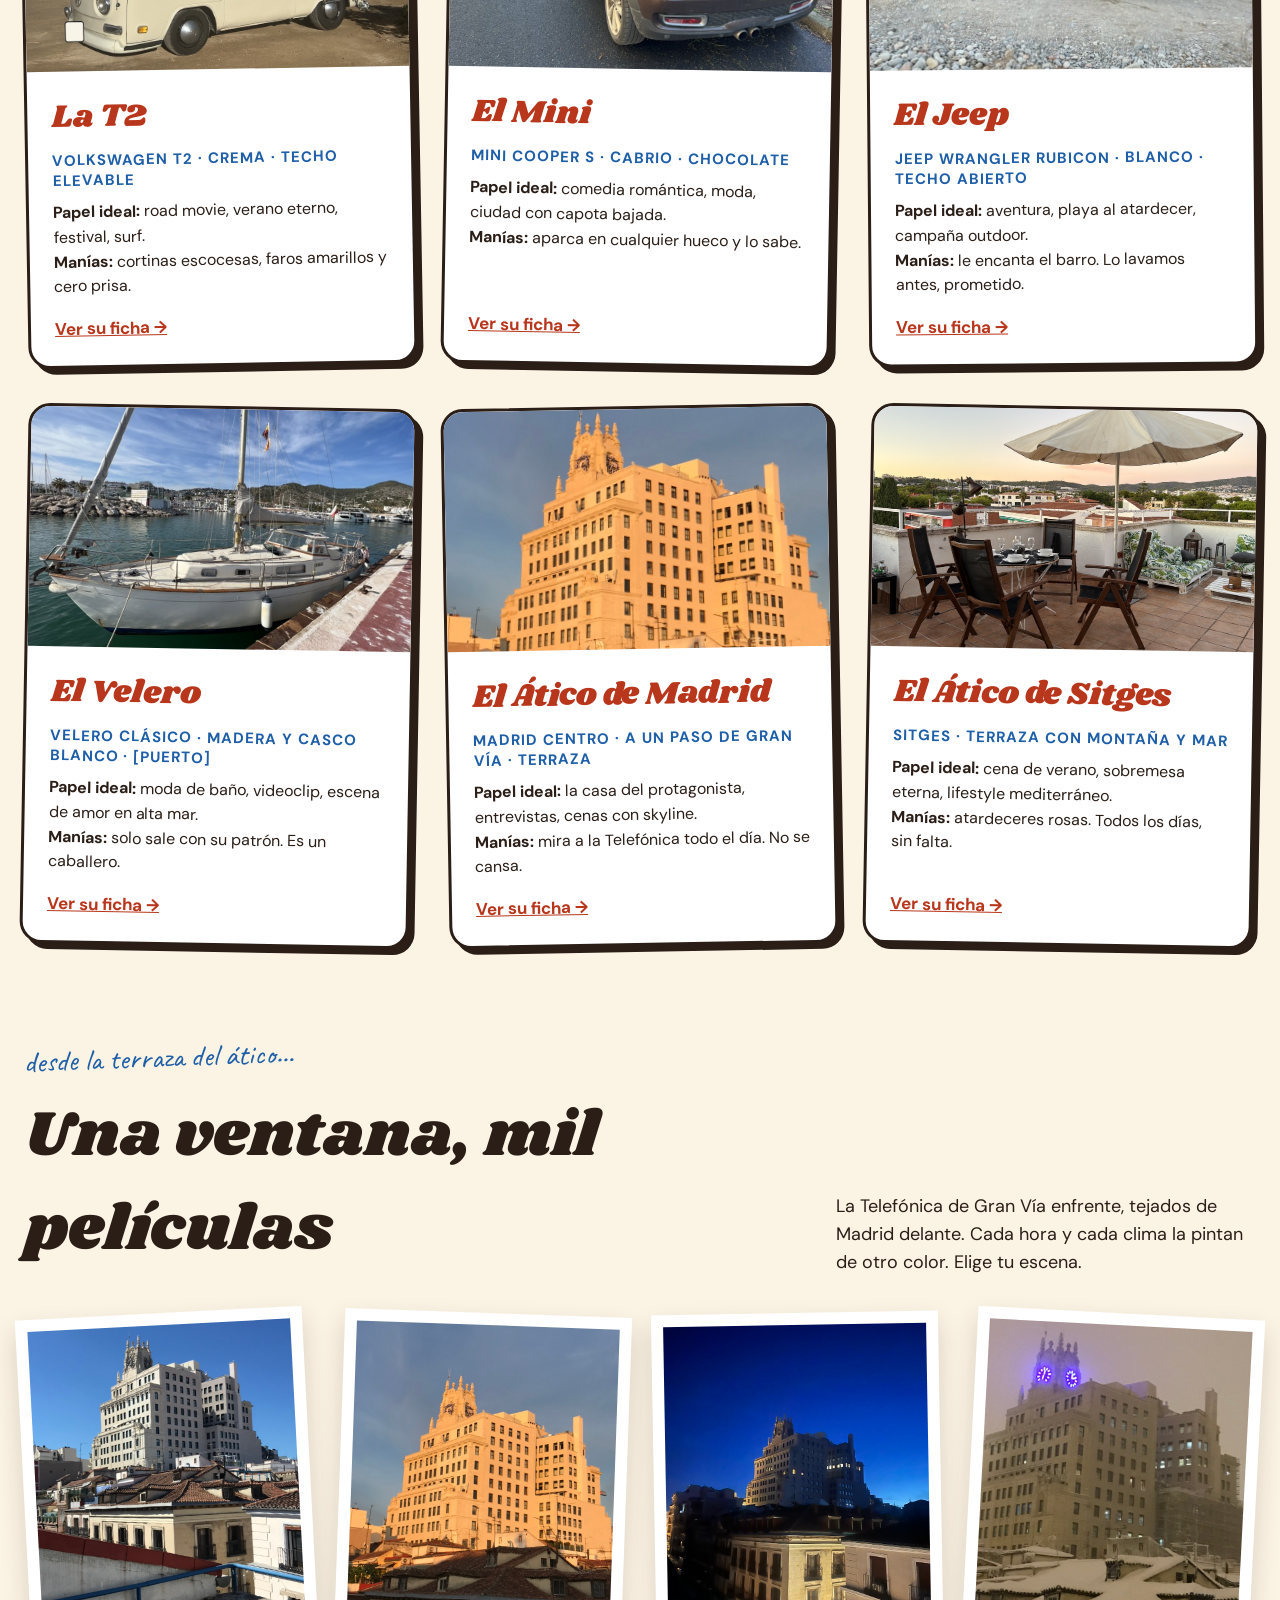
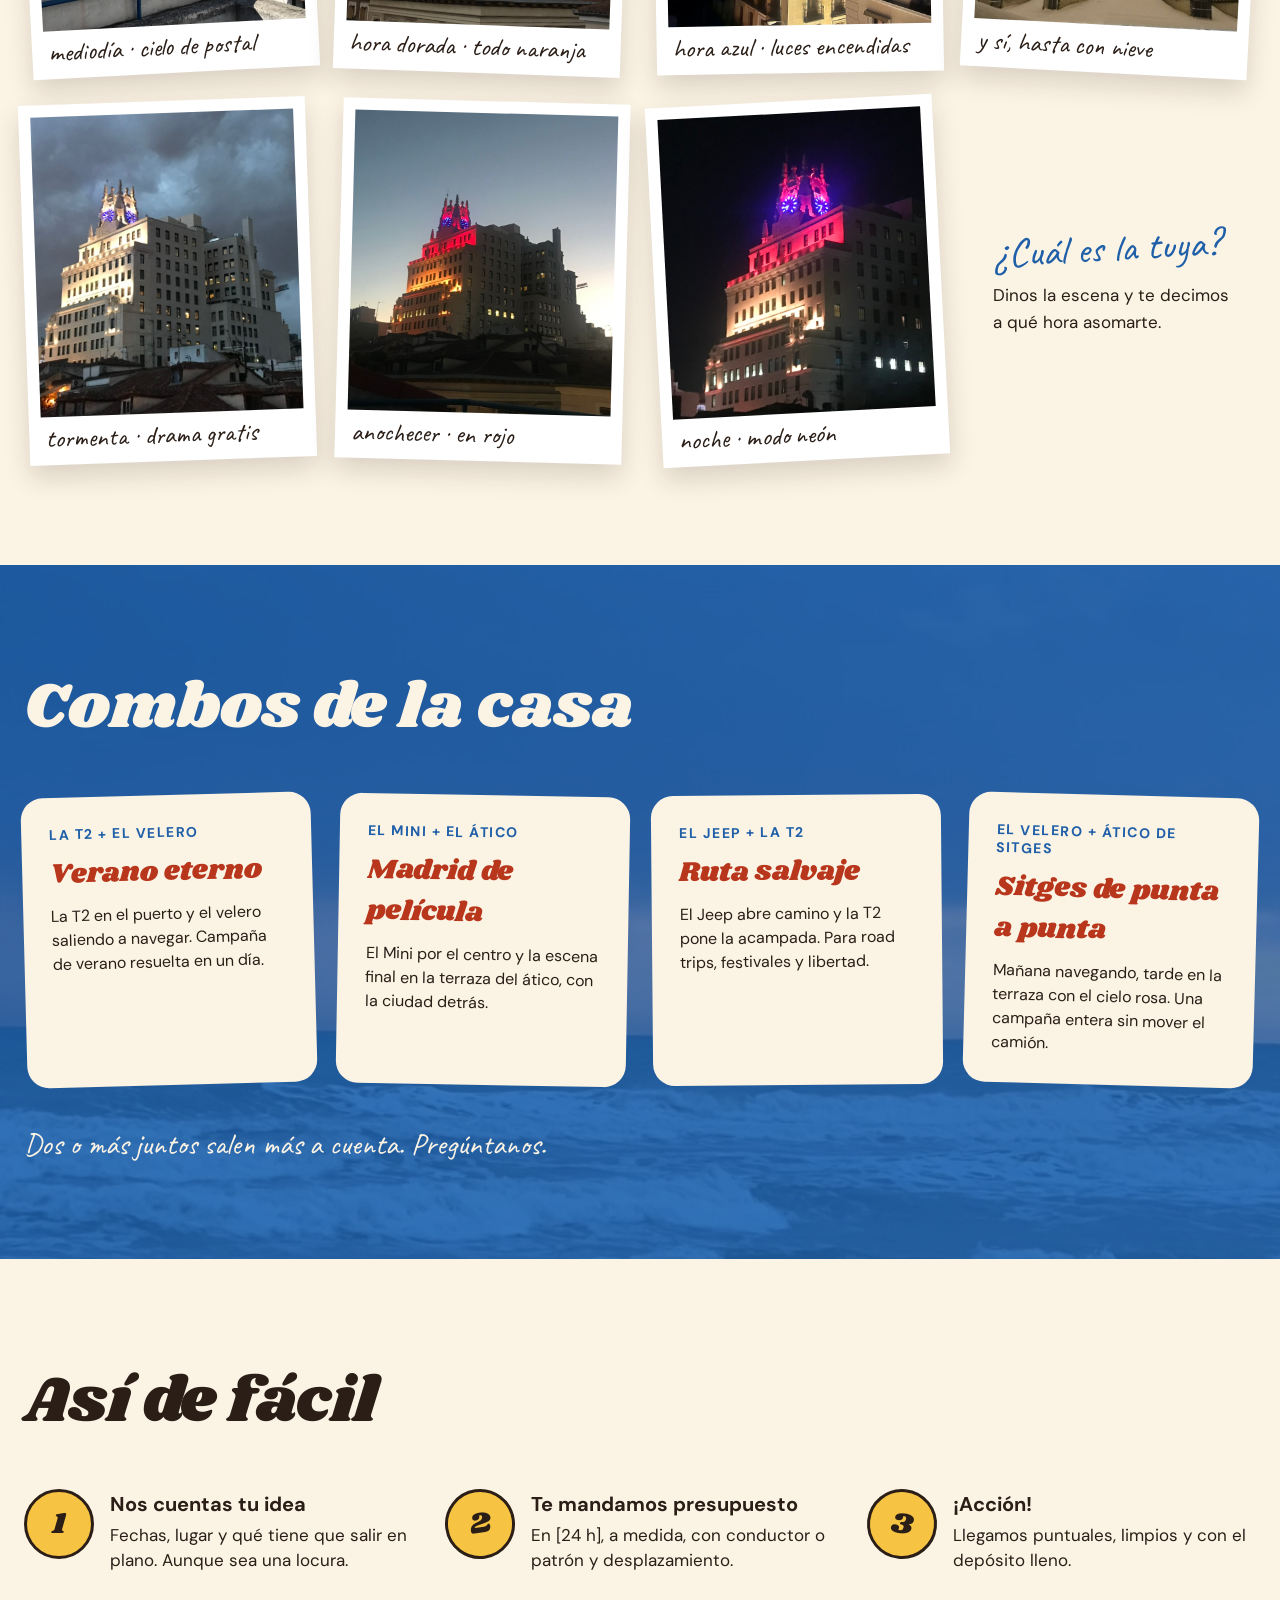
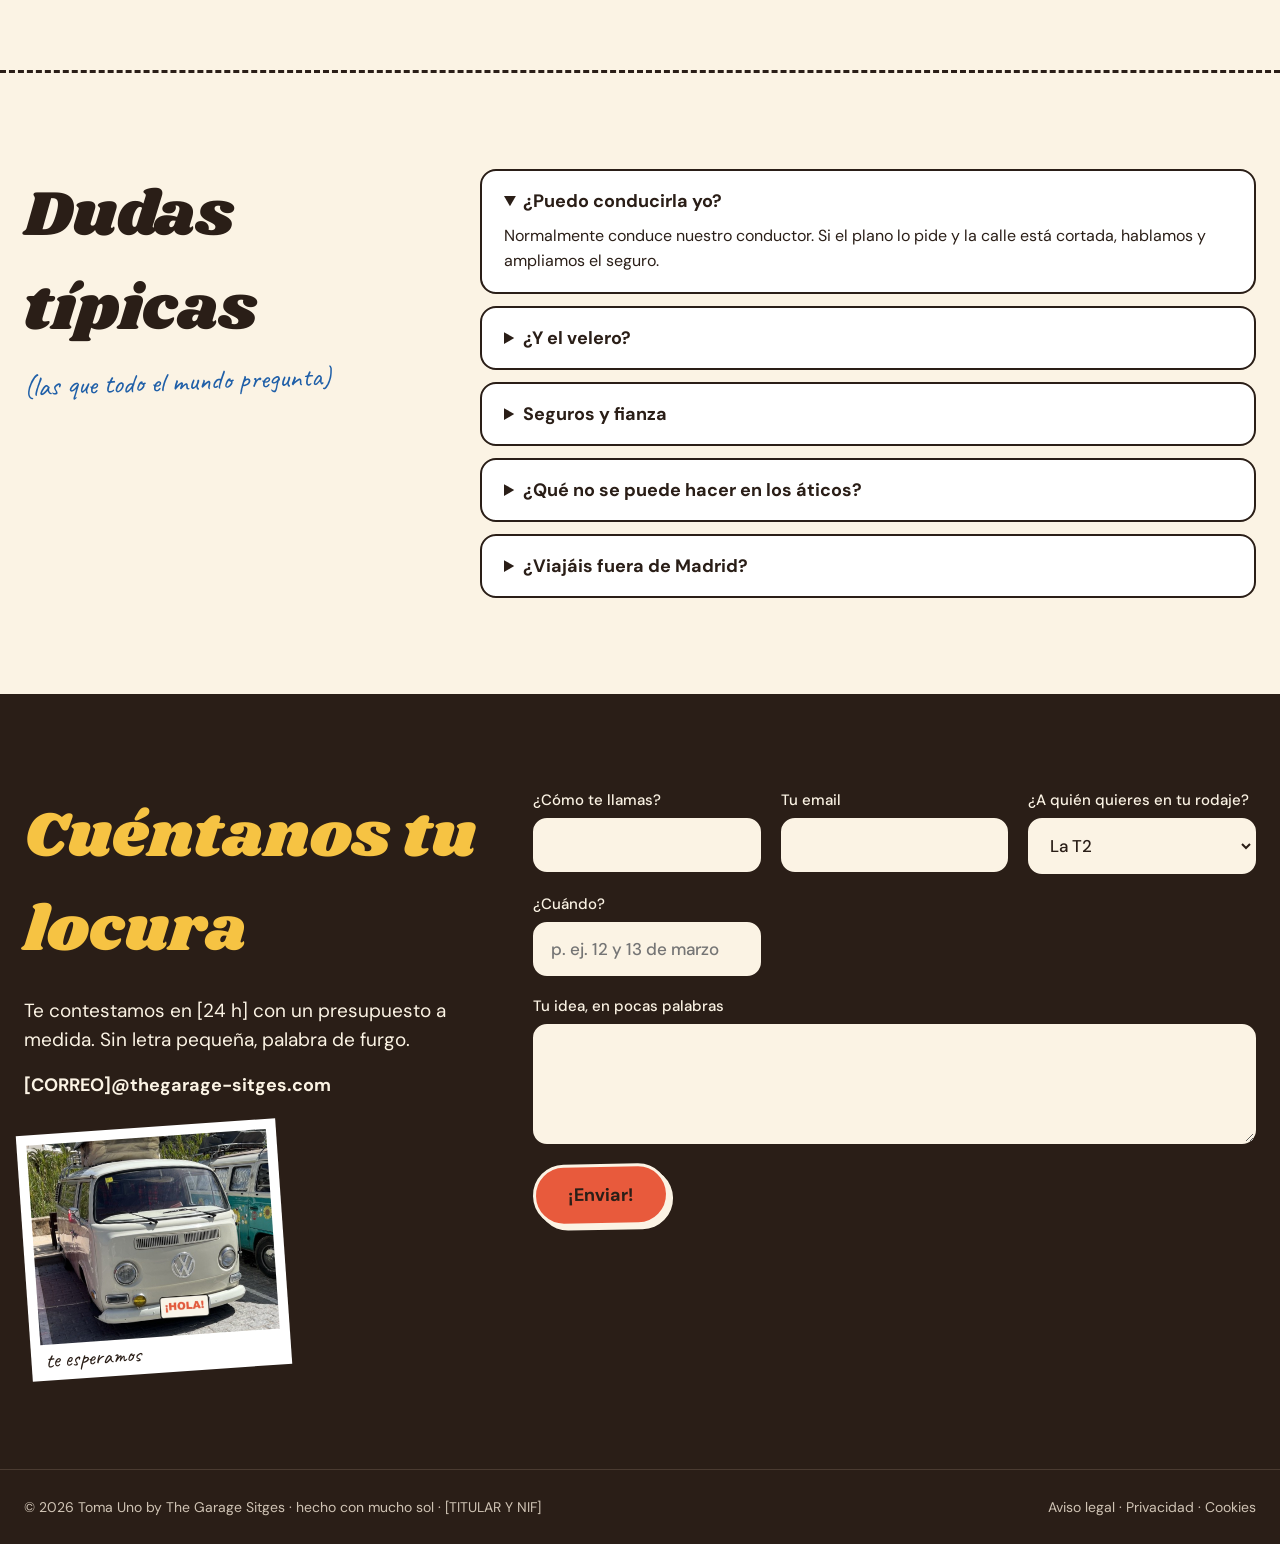
==== commit 72720dfb: "Sin precios ni teléfono; Jeep sin 'sin puertas' Co-Authored-By: Claude Opus 5.5 <noreply@anthropic.c" ====
--- a/index.html
+++ b/index.html
@@ -40,7 +40,7 @@
 <div style="flex: 1 1 460px; min-width: 0; display: flex; flex-direction: column; gap: 24px">
 <p style="margin: 0; font-family: Caveat, cursive; font-size: 30px; color: #1F5FA8; transform: rotate(-2deg); transform-origin: left">psst… ¿buscas algo con encanto?</p>
 <h1 style="margin: 0; font-family: Shrikhand, serif; font-weight: 400; font-size: clamp(44px, 6.4vw, 88px); line-height: 1.02; color: #2A1E17">Nuestros juguetes favoritos, <span style="color: #E85A3C">listos para salir en cámara.</span></h1>
-<p style="margin: 0; font-size: 20px; line-height: 1.55; max-width: 540px">Una furgo con techo que sube, un Mini descapotable, un Jeep sin puertas, un velero y dos áticos: uno en Madrid y otro en Sitges. Los alquilamos para rodajes, fotos y anuncios. Con conductor, con patrón y con buen rollo.</p>
+<p style="margin: 0; font-size: 20px; line-height: 1.55; max-width: 540px">Una furgo con techo que sube, un Mini descapotable, un Jeep Wrangler, un velero y dos áticos: uno en Madrid y otro en Sitges. Los alquilamos para rodajes, fotos y anuncios. Con conductor, con patrón y con buen rollo.</p>
 <div style="display: flex; flex-wrap: wrap; gap: 12px; align-items: center">
 <a href="#reparto" style="background: #E85A3C; color: #2A1E17; font-weight: 700; font-size: 18px; padding: 16px 28px; border-radius: 999px; text-decoration: none; border: 3px solid #2A1E17; box-shadow: 4px 4px 0 #2A1E17">Conoce al reparto</a>
 <a href="#contacto" style="font-weight: 700; font-size: 18px; padding: 16px 12px; color: #2A1E17">o escríbenos ↓</a>
@@ -57,7 +57,7 @@
 </figure>
 <figure style="margin: 0; position: absolute; left: 14%; bottom: 0; width: 46%; background: #FFFFFF; padding: 12px 12px 44px; box-shadow: 0 14px 30px rgba(42,30,23,0.18); transform: rotate(2deg)">
 <img src="img/jeep-mar.jpg" alt="Jeep Wrangler Rubicon blanco sin techo frente al mar" style="display: block; width: 100%; height: 170px; object-fit: cover; object-position: center 70%">
-<figcaption style="position: absolute; left: 16px; bottom: 8px; font-family: Caveat, cursive; font-size: 24px">el Jeep, sin puertas</figcaption>
+<figcaption style="position: absolute; left: 16px; bottom: 8px; font-family: Caveat, cursive; font-size: 24px">el Jeep, frente al mar</figcaption>
 </figure>
 <div style="position: absolute; right: 6%; top: 0; width: 132px; height: 132px; border-radius: 50%; background: #F6C343; border: 3px solid #2A1E17; display: flex; align-items: center; justify-content: center; text-align: center; font-weight: 700; font-size: 16px; line-height: 1.15; transform: rotate(12deg)">conductor<br>y patrón<br>incluidos</div>
 </div>
@@ -79,7 +79,6 @@
 <article style="background: #FFFFFF; border: 3px solid #2A1E17; border-radius: 22px; box-shadow: 6px 6px 0 #2A1E17; overflow: hidden; display: flex; flex-direction: column; transform: rotate(-1deg)">
 <div style="position: relative">
 <img src="img/t2-lateral.jpg" alt="VW T2 crema de lado con cortinas escocesas y escalera" style="display: block; width: 100%; height: 240px; object-fit: cover">
-<span style="position: absolute; right: 14px; top: 14px; background: #F6C343; border: 2px solid #2A1E17; border-radius: 999px; padding: 6px 14px; font-weight: 700; font-size: 15px; transform: rotate(6deg)">desde [X] €/día</span>
 </div>
 <div style="padding: 22px 24px 26px; display: flex; flex-direction: column; gap: 10px; flex-grow: 1">
 <h3 style="margin: 0; font-family: Shrikhand, serif; font-weight: 400; font-size: 32px; color: #B8361C">La T2</h3>
@@ -92,7 +91,6 @@
 <article style="background: #FFFFFF; border: 3px solid #2A1E17; border-radius: 22px; box-shadow: 6px 6px 0 #2A1E17; overflow: hidden; display: flex; flex-direction: column; transform: rotate(1deg)">
 <div style="position: relative">
 <img src="img/mini-trasera.jpg" alt="Mini Cooper S descapotable marrón en una calle arbolada" style="display: block; width: 100%; height: 240px; object-fit: cover">
-<span style="position: absolute; right: 14px; top: 14px; background: #F6C343; border: 2px solid #2A1E17; border-radius: 999px; padding: 6px 14px; font-weight: 700; font-size: 15px; transform: rotate(-5deg)">desde [X] €/día</span>
 </div>
 <div style="padding: 22px 24px 26px; display: flex; flex-direction: column; gap: 10px; flex-grow: 1">
 <h3 style="margin: 0; font-family: Shrikhand, serif; font-weight: 400; font-size: 32px; color: #B8361C">El Mini</h3>
@@ -105,11 +103,10 @@
 <article style="background: #FFFFFF; border: 3px solid #2A1E17; border-radius: 22px; box-shadow: 6px 6px 0 #2A1E17; overflow: hidden; display: flex; flex-direction: column; transform: rotate(-0.5deg)">
 <div style="position: relative">
 <img src="img/jeep-canas.jpg" alt="Jeep Wrangler Rubicon blanco sin techo junto a unas cañas" style="display: block; width: 100%; height: 240px; object-fit: cover; object-position: center 65%">
-<span style="position: absolute; right: 14px; top: 14px; background: #F6C343; border: 2px solid #2A1E17; border-radius: 999px; padding: 6px 14px; font-weight: 700; font-size: 15px; transform: rotate(4deg)">desde [X] €/día</span>
 </div>
 <div style="padding: 22px 24px 26px; display: flex; flex-direction: column; gap: 10px; flex-grow: 1">
 <h3 style="margin: 0; font-family: Shrikhand, serif; font-weight: 400; font-size: 32px; color: #B8361C">El Jeep</h3>
-<p style="margin: 0; font-size: 15px; font-weight: 700; text-transform: uppercase; letter-spacing: 1px; color: #1F5FA8">Jeep Wrangler Rubicon · 2 puertas · techo fuera</p>
+<p style="margin: 0; font-size: 15px; font-weight: 700; text-transform: uppercase; letter-spacing: 1px; color: #1F5FA8">Jeep Wrangler Rubicon · blanco · techo abierto</p>
 <p style="margin: 0; font-size: 16px; line-height: 1.55"><strong>Papel ideal:</strong> aventura, playa al atardecer, campaña outdoor.<br><strong>Manías:</strong> le encanta el barro. Lo lavamos antes, prometido.</p>
 <a href="#contacto" style="margin-top: auto; padding-top: 8px; font-weight: 700; font-size: 17px">Ver su ficha →</a>
 </div>
@@ -118,7 +115,6 @@
 <article style="background: #FFFFFF; border: 3px solid #2A1E17; border-radius: 22px; box-shadow: 6px 6px 0 #2A1E17; overflow: hidden; display: flex; flex-direction: column; transform: rotate(1deg)">
 <div style="position: relative">
 <img src="img/velero-puerto.jpg" alt="Velero amarrado en un puerto mediterráneo" style="display: block; width: 100%; height: 240px; object-fit: cover">
-<span style="position: absolute; right: 14px; top: 14px; background: #F6C343; border: 2px solid #2A1E17; border-radius: 999px; padding: 6px 14px; font-weight: 700; font-size: 15px; transform: rotate(-4deg)">desde [X] €/día</span>
 </div>
 <div style="padding: 22px 24px 26px; display: flex; flex-direction: column; gap: 10px; flex-grow: 1">
 <h3 style="margin: 0; font-family: Shrikhand, serif; font-weight: 400; font-size: 32px; color: #B8361C">El Velero</h3>
@@ -131,7 +127,6 @@
 <article style="background: #FFFFFF; border: 3px solid #2A1E17; border-radius: 22px; box-shadow: 6px 6px 0 #2A1E17; overflow: hidden; display: flex; flex-direction: column; transform: rotate(-1deg)">
 <div style="position: relative">
 <img src="img/atico-madrid-hora-dorada.jpg" alt="Vista desde la terraza del ático al edificio Telefónica en hora dorada" style="display: block; width: 100%; height: 240px; object-fit: cover; object-position: center 40%">
-<span style="position: absolute; right: 14px; top: 14px; background: #F6C343; border: 2px solid #2A1E17; border-radius: 999px; padding: 6px 14px; font-weight: 700; font-size: 15px; transform: rotate(5deg)">desde [X] €/día</span>
 </div>
 <div style="padding: 22px 24px 26px; display: flex; flex-direction: column; gap: 10px; flex-grow: 1">
 <h3 style="margin: 0; font-family: Shrikhand, serif; font-weight: 400; font-size: 32px; color: #B8361C">El Ático de Madrid</h3>
@@ -144,7 +139,6 @@
 <article style="background: #FFFFFF; border: 3px solid #2A1E17; border-radius: 22px; box-shadow: 6px 6px 0 #2A1E17; overflow: hidden; display: flex; flex-direction: column; transform: rotate(1deg)">
 <div style="position: relative">
 <img src="img/atico-sitges-mesa.jpg" alt="Terraza del ático de Sitges con mesa, sombrilla y sofás de palets al atardecer" style="display: block; width: 100%; height: 240px; object-fit: cover">
-<span style="position: absolute; right: 14px; top: 14px; background: #F6C343; border: 2px solid #2A1E17; border-radius: 999px; padding: 6px 14px; font-weight: 700; font-size: 15px; transform: rotate(-5deg)">desde [X] €/día</span>
 </div>
 <div style="padding: 22px 24px 26px; display: flex; flex-direction: column; gap: 10px; flex-grow: 1">
 <h3 style="margin: 0; font-family: Shrikhand, serif; font-weight: 400; font-size: 32px; color: #B8361C">El Ático de Sitges</h3>
@@ -228,7 +222,7 @@
 <p style="margin: 0; font-size: 16px; line-height: 1.5">Mañana navegando, tarde en la terraza con el cielo rosa. Una campaña entera sin mover el camión.</p>
 </div>
 </div>
-<p style="margin: 0; font-family: Caveat, cursive; font-size: 30px">Dos o más juntos: [X] % de descuento. Así de simple.</p>
+<p style="margin: 0; font-family: Caveat, cursive; font-size: 30px">Dos o más juntos salen más a cuenta. Pregúntanos.</p>
 </div>
 </section>
 
@@ -237,7 +231,7 @@
 <h2 id="facil" style="margin: 0; font-family: Shrikhand, serif; font-weight: 400; font-size: clamp(40px, 5vw, 64px)">Así de fácil</h2>
 <ol style="margin: 0; padding: 0; list-style: none; display: grid; grid-template-columns: repeat(auto-fit, minmax(240px, 1fr)); gap: 32px">
 <li style="display: flex; gap: 16px; align-items: flex-start"><span style="flex: none; width: 64px; height: 64px; border-radius: 50%; background: #F6C343; border: 3px solid #2A1E17; display: flex; align-items: center; justify-content: center; font-family: Shrikhand, serif; font-size: 30px">1</span><span style="font-size: 17px; line-height: 1.5"><strong style="display: block; font-size: 20px; margin-bottom: 4px">Nos cuentas tu idea</strong>Fechas, lugar y qué tiene que salir en plano. Aunque sea una locura.</span></li>
-<li style="display: flex; gap: 16px; align-items: flex-start"><span style="flex: none; width: 64px; height: 64px; border-radius: 50%; background: #F6C343; border: 3px solid #2A1E17; display: flex; align-items: center; justify-content: center; font-family: Shrikhand, serif; font-size: 30px; transform: rotate(-8deg)">2</span><span style="font-size: 17px; line-height: 1.5"><strong style="display: block; font-size: 20px; margin-bottom: 4px">Te mandamos precio</strong>En [24 h], cerrado, con conductor o patrón y desplazamiento.</span></li>
+<li style="display: flex; gap: 16px; align-items: flex-start"><span style="flex: none; width: 64px; height: 64px; border-radius: 50%; background: #F6C343; border: 3px solid #2A1E17; display: flex; align-items: center; justify-content: center; font-family: Shrikhand, serif; font-size: 30px; transform: rotate(-8deg)">2</span><span style="font-size: 17px; line-height: 1.5"><strong style="display: block; font-size: 20px; margin-bottom: 4px">Te mandamos presupuesto</strong>En [24 h], a medida, con conductor o patrón y desplazamiento.</span></li>
 <li style="display: flex; gap: 16px; align-items: flex-start"><span style="flex: none; width: 64px; height: 64px; border-radius: 50%; background: #F6C343; border: 3px solid #2A1E17; display: flex; align-items: center; justify-content: center; font-family: Shrikhand, serif; font-size: 30px; transform: rotate(6deg)">3</span><span style="font-size: 17px; line-height: 1.5"><strong style="display: block; font-size: 20px; margin-bottom: 4px">¡Acción!</strong>Llegamos puntuales, limpios y con el depósito lleno.</span></li>
 </ol>
 </div>
@@ -252,9 +246,9 @@
 <div style="flex: 2 1 560px; min-width: 0; display: flex; flex-direction: column; gap: 12px">
 <details open style="background: #FFFFFF; border: 2px solid #2A1E17; border-radius: 16px; padding: 18px 22px"><summary style="font-size: 18px; font-weight: 700; cursor: pointer">¿Puedo conducirla yo?</summary><p style="margin: 10px 0 0; font-size: 16px; line-height: 1.6">Normalmente conduce nuestro conductor. Si el plano lo pide y la calle está cortada, hablamos y ampliamos el seguro.</p></details>
 <details style="background: #FFFFFF; border: 2px solid #2A1E17; border-radius: 16px; padding: 18px 22px"><summary style="font-size: 18px; font-weight: 700; cursor: pointer">¿Y el velero?</summary><p style="margin: 10px 0 0; font-size: 16px; line-height: 1.6">El velero sale siempre con su patrón titulado. Hasta [N] personas a bordo, y se rueda desde [PUERTO].</p></details>
-<details style="background: #FFFFFF; border: 2px solid #2A1E17; border-radius: 16px; padding: 18px 22px"><summary style="font-size: 18px; font-weight: 700; cursor: pointer">Seguros y fianza</summary><p style="margin: 10px 0 0; font-size: 16px; line-height: 1.6">Tú traes el seguro de RC de rodaje; nosotros, el del vehículo. Fianza de [X] € que vuelve a tu cuenta al terminar.</p></details>
+<details style="background: #FFFFFF; border: 2px solid #2A1E17; border-radius: 16px; padding: 18px 22px"><summary style="font-size: 18px; font-weight: 700; cursor: pointer">Seguros y fianza</summary><p style="margin: 10px 0 0; font-size: 16px; line-height: 1.6">Tú traes el seguro de RC de rodaje; nosotros, el del vehículo. Hay una fianza que vuelve a tu cuenta al terminar.</p></details>
 <details style="background: #FFFFFF; border: 2px solid #2A1E17; border-radius: 16px; padding: 18px 22px"><summary style="font-size: 18px; font-weight: 700; cursor: pointer">¿Qué no se puede hacer en los áticos?</summary><p style="margin: 10px 0 0; font-size: 16px; line-height: 1.6">Humo, fuego de verdad y fiestas de más de [N] personas. Los vecinos son majos; queremos que sigan siéndolo.</p></details>
-<details style="background: #FFFFFF; border: 2px solid #2A1E17; border-radius: 16px; padding: 18px 22px"><summary style="font-size: 18px; font-weight: 700; cursor: pointer">¿Viajáis fuera de Madrid?</summary><p style="margin: 10px 0 0; font-size: 16px; line-height: 1.6">¡Claro! [X] € por km y las dietas del conductor. La T2 adora la costa.</p></details>
+<details style="background: #FFFFFF; border: 2px solid #2A1E17; border-radius: 16px; padding: 18px 22px"><summary style="font-size: 18px; font-weight: 700; cursor: pointer">¿Viajáis fuera de Madrid?</summary><p style="margin: 10px 0 0; font-size: 16px; line-height: 1.6">¡Claro! El desplazamiento va incluido en el presupuesto. La T2 adora la costa.</p></details>
 </div>
 </div>
 </section>
@@ -263,8 +257,8 @@
 <div style="max-width: 1280px; margin: 0 auto; padding: 96px 24px; display: flex; flex-wrap: wrap; gap: 48px; align-items: flex-start">
 <div style="flex: 1 1 360px; display: flex; flex-direction: column; gap: 18px">
 <h2 style="margin: 0; font-family: Shrikhand, serif; font-weight: 400; font-size: clamp(40px, 5vw, 64px); color: #F6C343">Cuéntanos tu locura</h2>
-<p style="margin: 0; font-size: 19px; line-height: 1.55">Te contestamos en [24 h] con precio cerrado. Sin letra pequeña, palabra de furgo.</p>
-<p style="margin: 0; font-size: 18px; font-weight: 700">[TELÉFONO] · [EMAIL]</p>
+<p style="margin: 0; font-size: 19px; line-height: 1.55">Te contestamos en [24 h] con un presupuesto a medida. Sin letra pequeña, palabra de furgo.</p>
+<p style="margin: 0; font-size: 18px; font-weight: 700">[CORREO]@thegarage-sitges.com</p>
 <figure style="margin: 12px 0 0; width: 240px; background: #FFFFFF; padding: 10px 10px 36px; transform: rotate(-4deg); position: relative">
 <img src="img/t2-palmeras.jpg" alt="Frontal de la T2 entre palmeras" style="display: block; width: 100%; height: 200px; object-fit: cover">
 <figcaption style="position: absolute; left: 14px; bottom: 6px; font-family: Caveat, cursive; font-size: 22px; color: #2A1E17">te esperamos</figcaption>
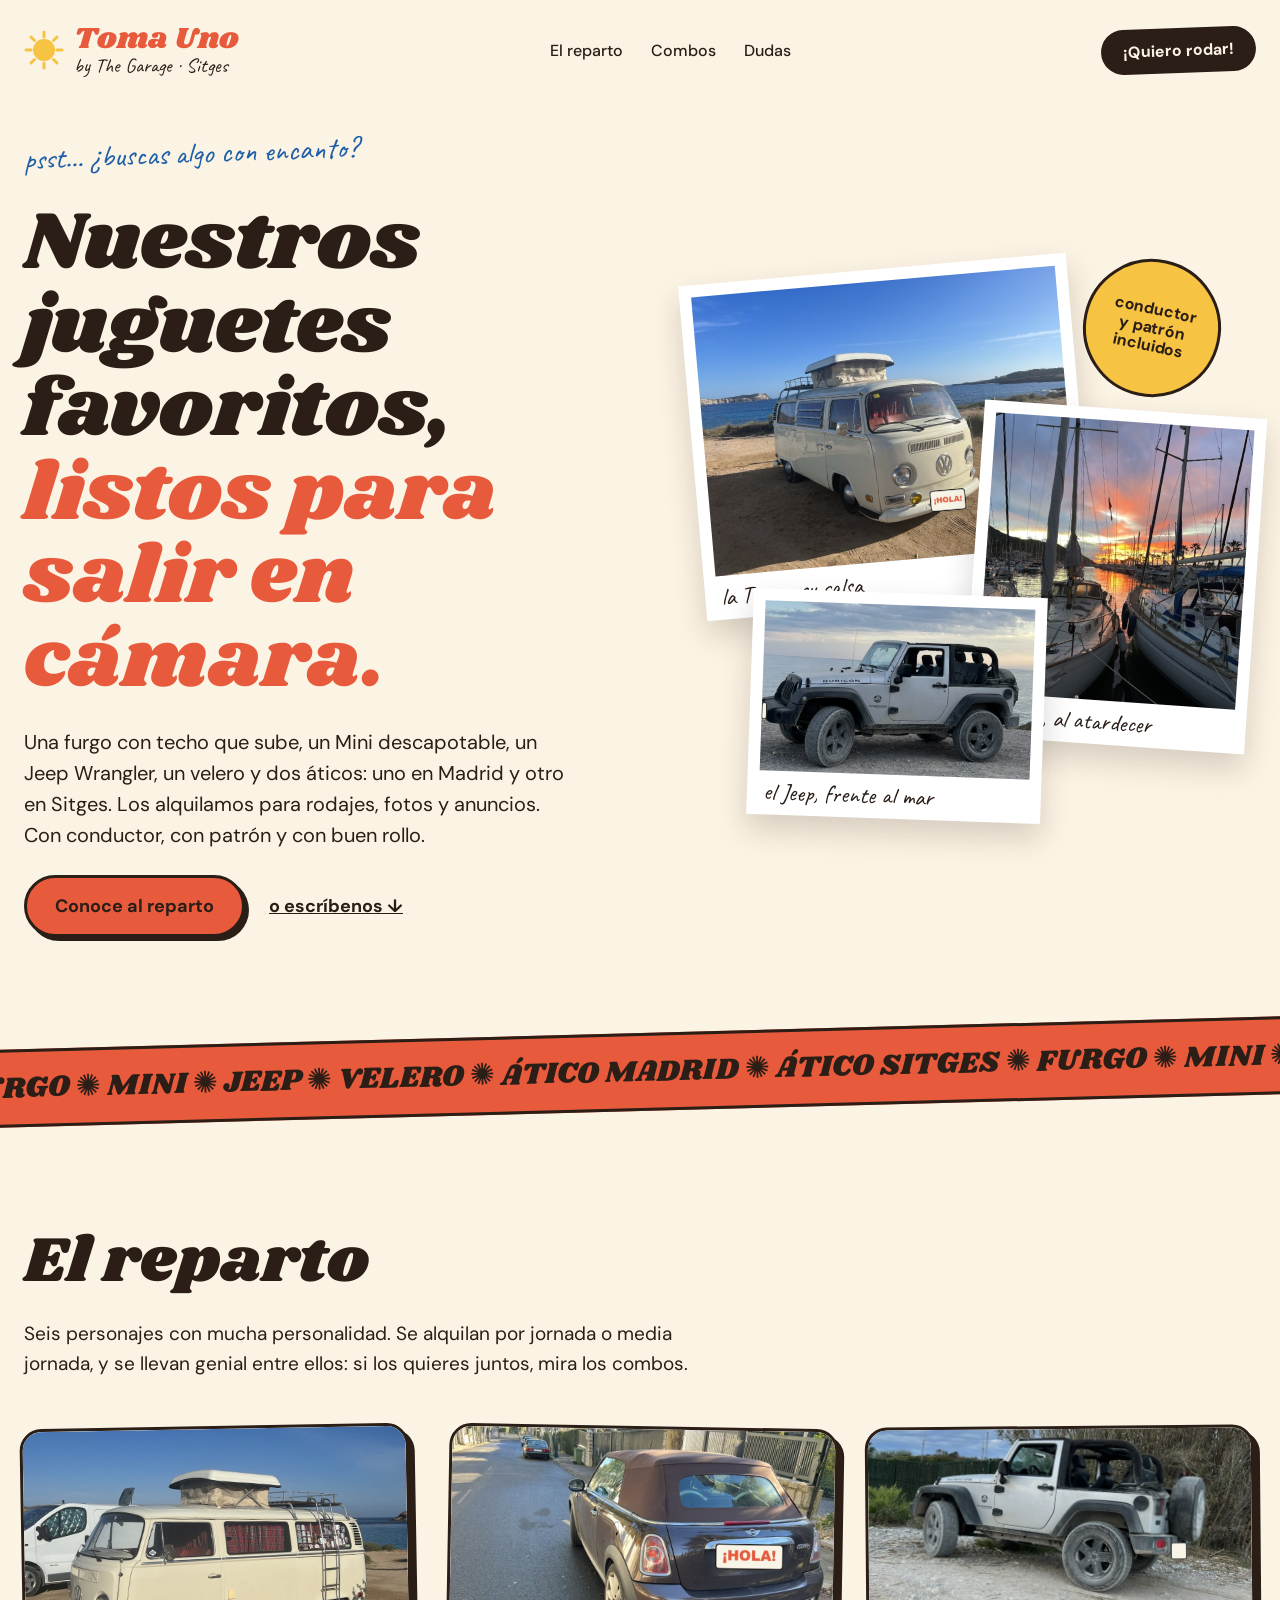
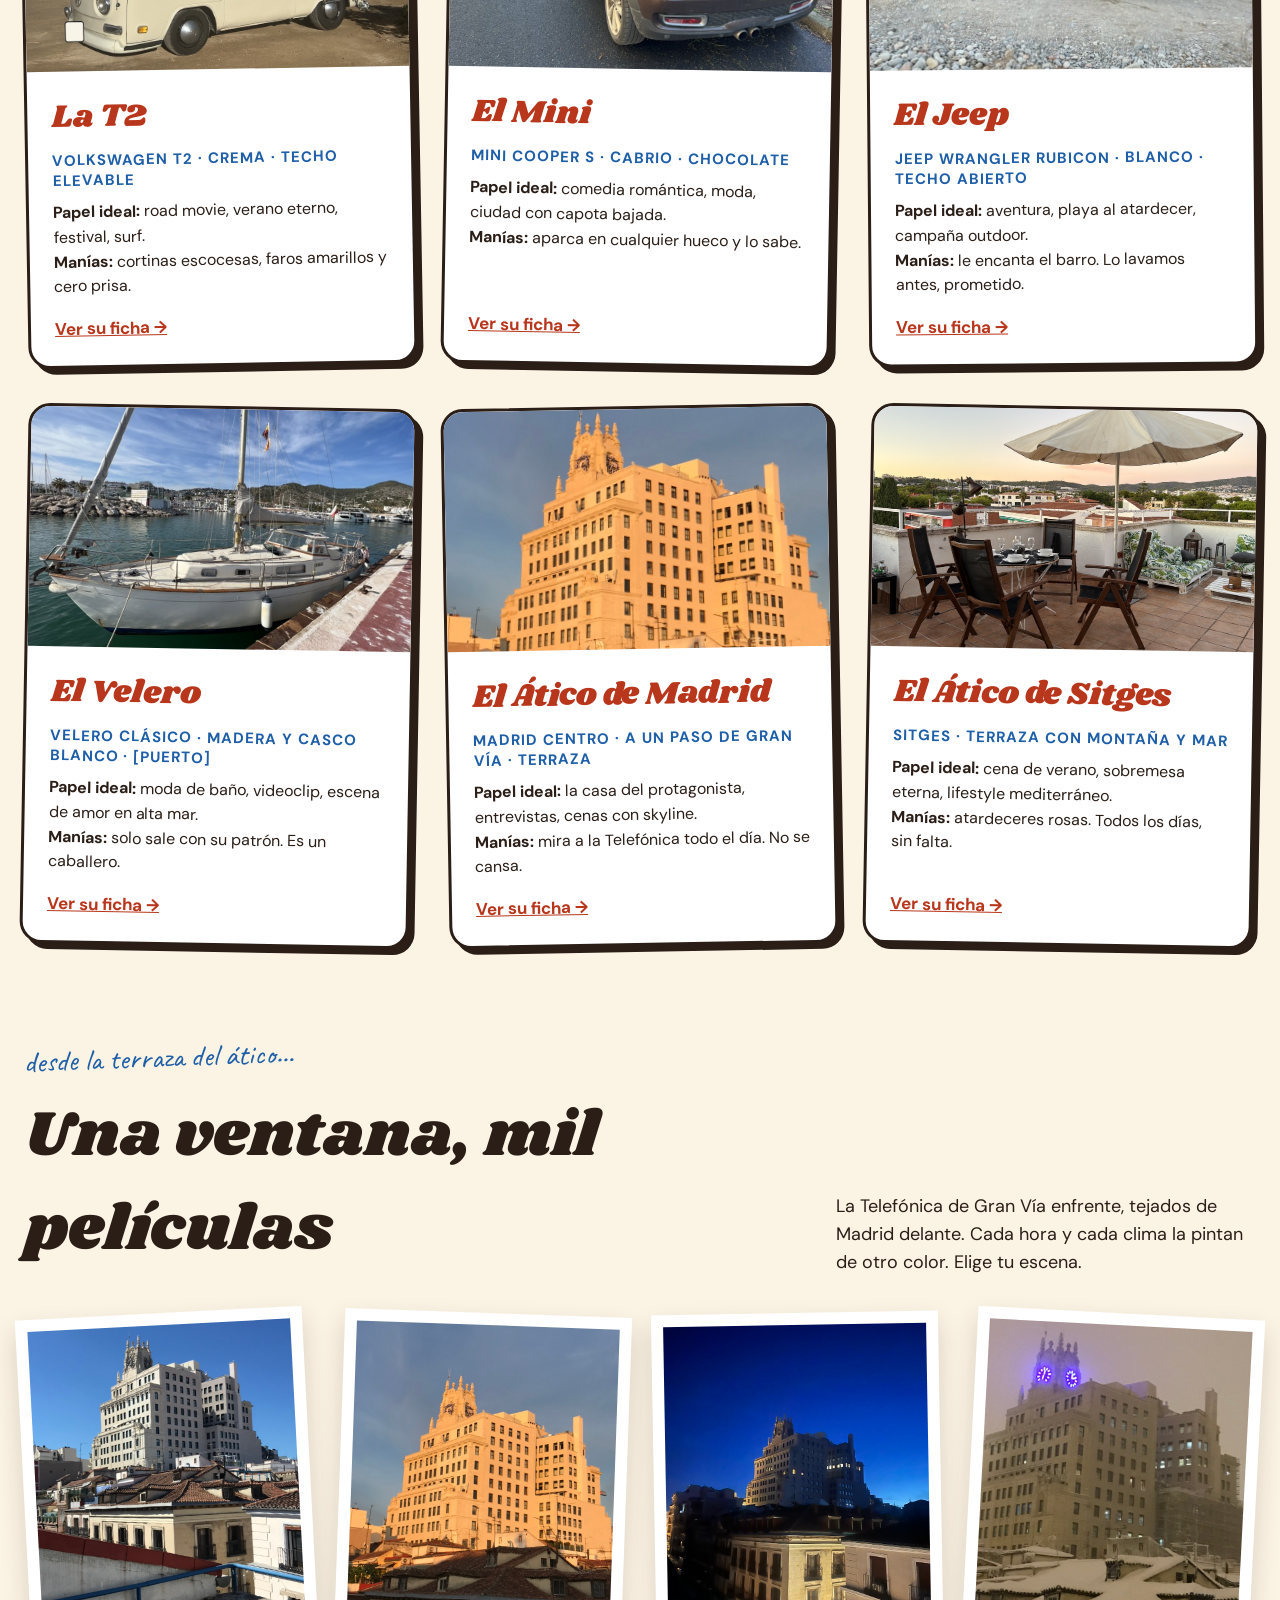
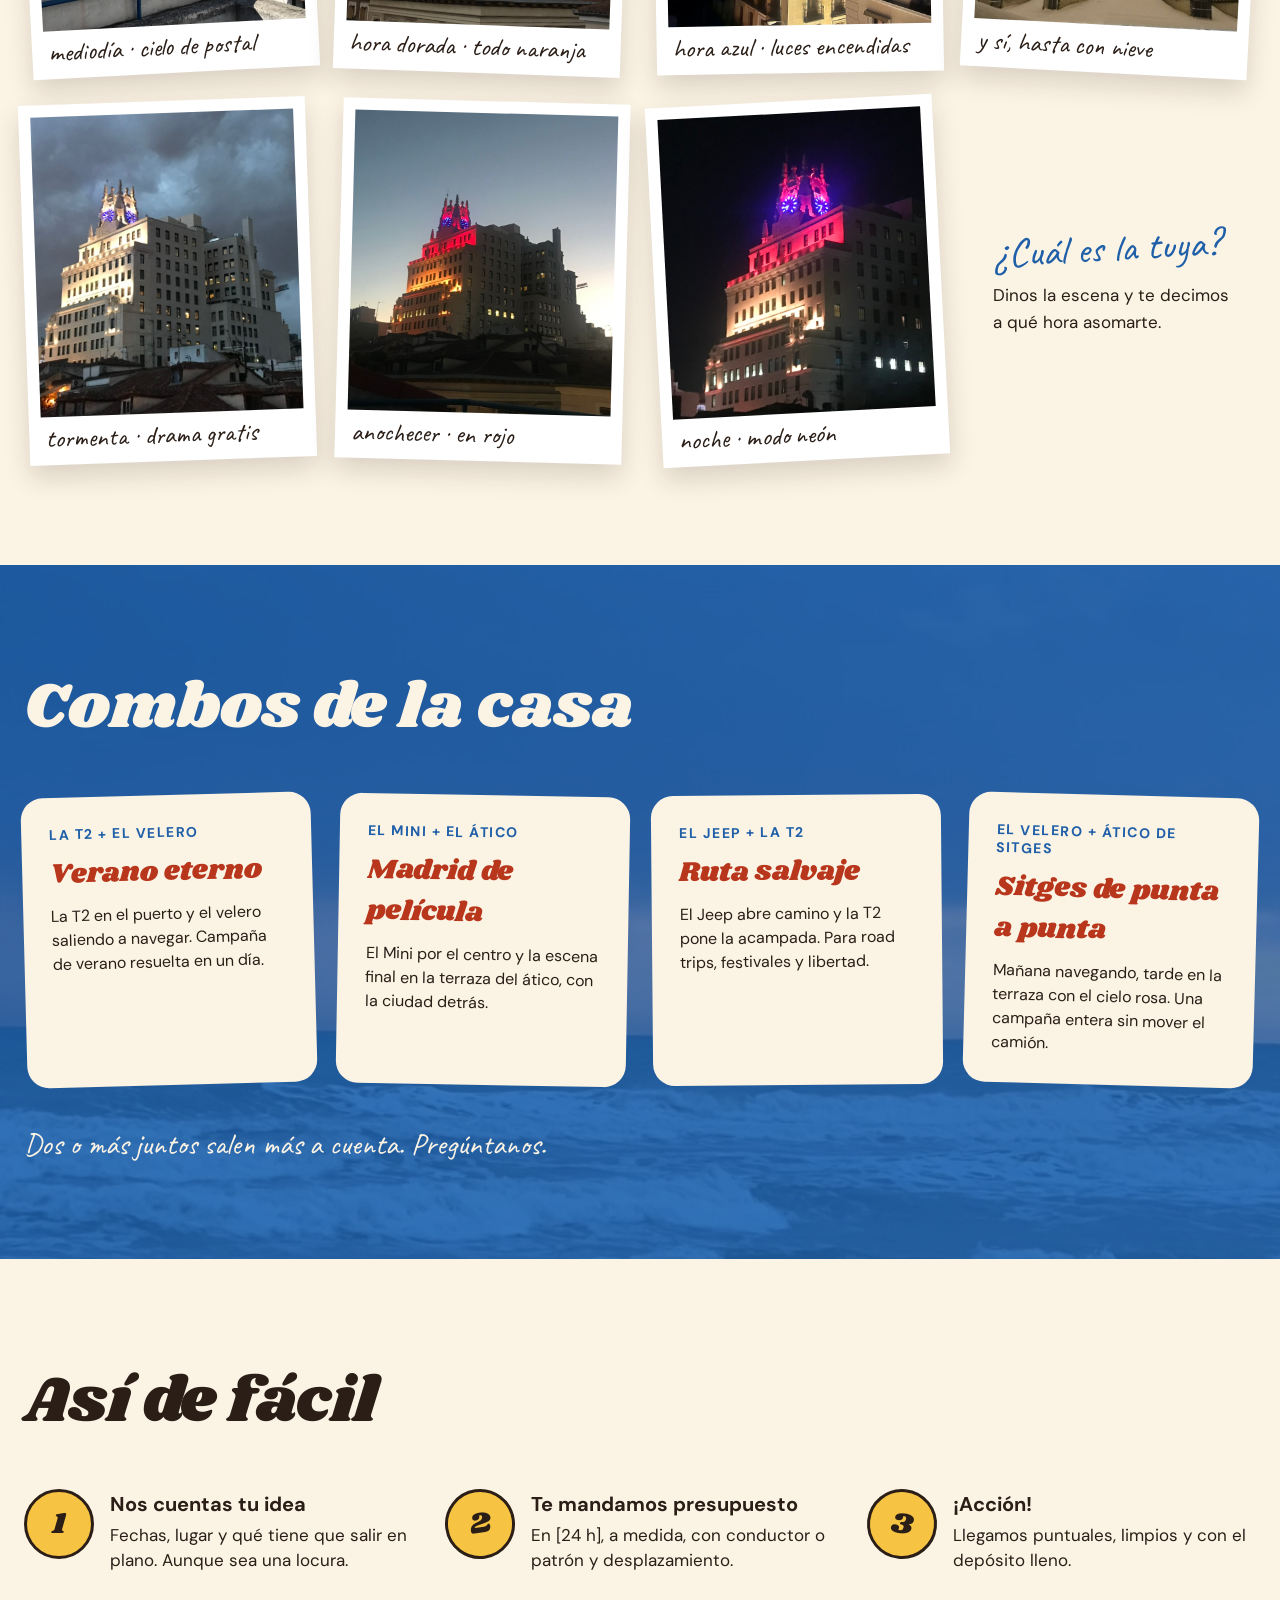
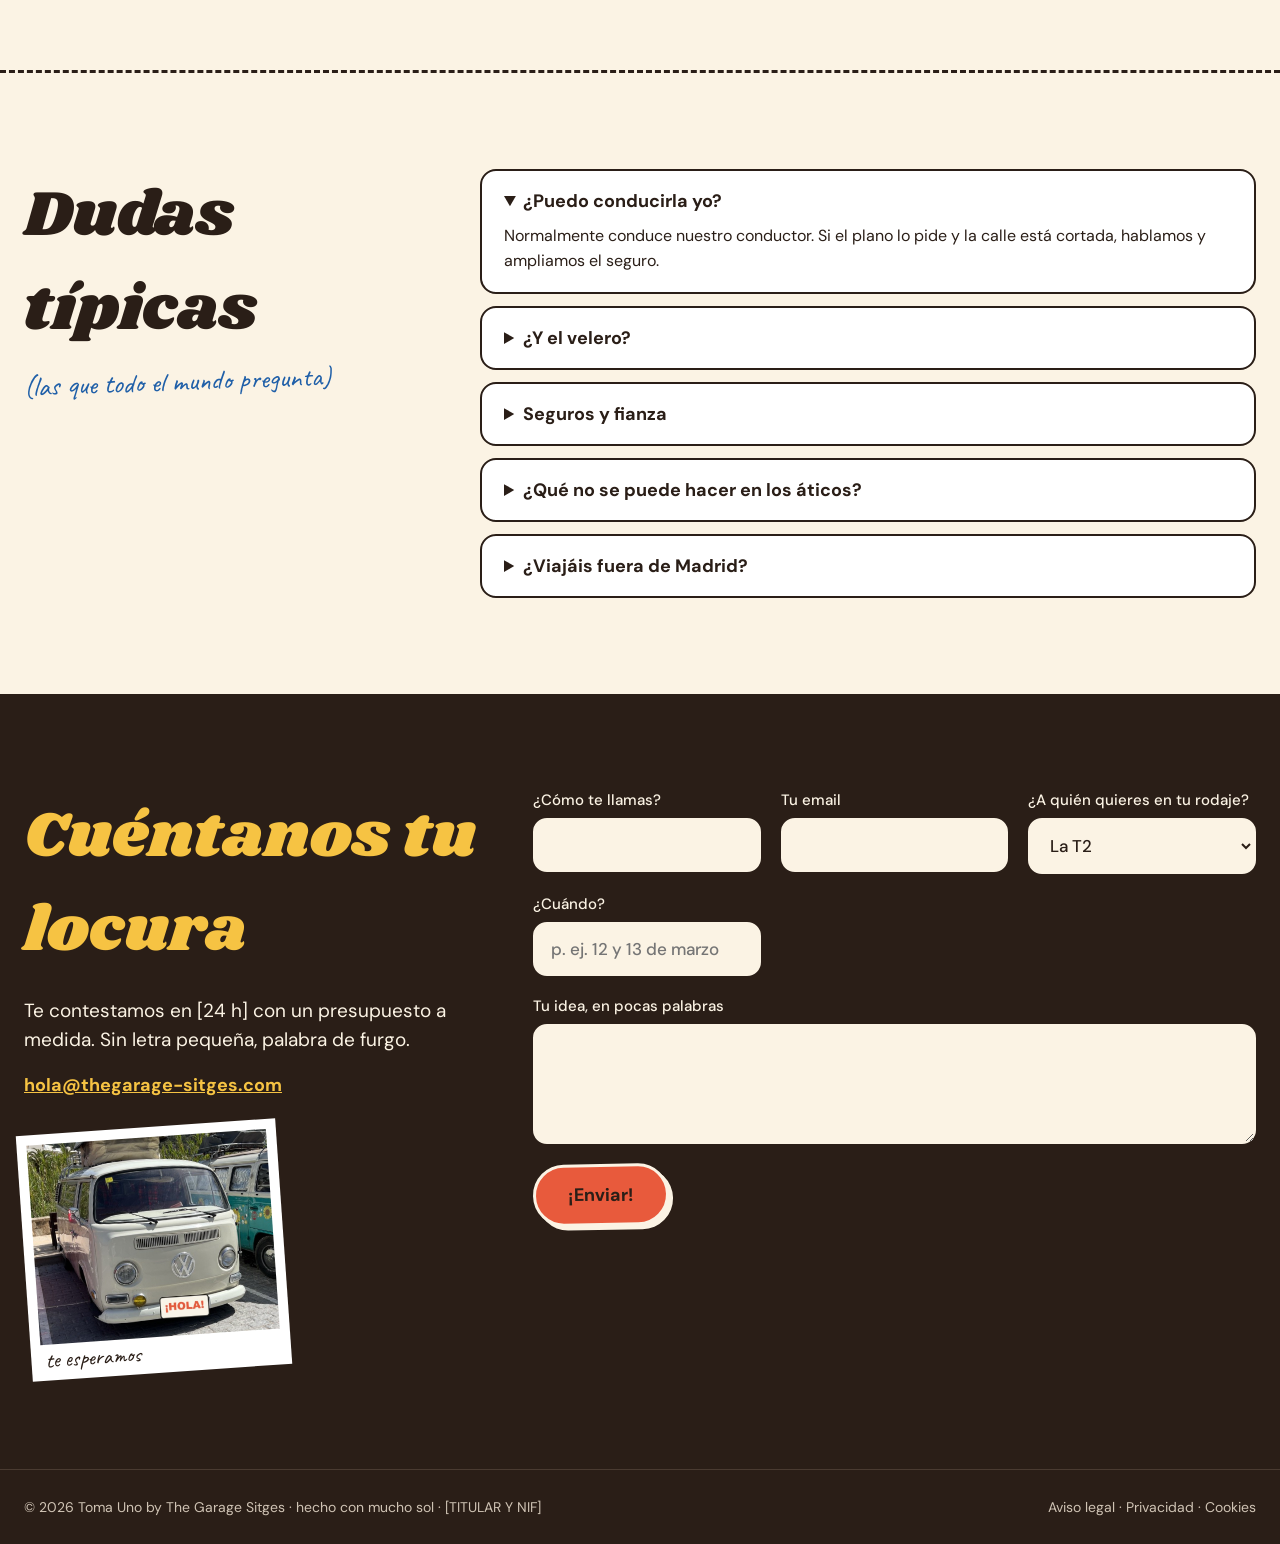
==== commit 1771ac5a: "Correo de contacto: hola@thegarage-sitges.com Co-Authored-By: Claude Opus 5.5 <noreply@anthropic.com" ====
--- a/index.html
+++ b/index.html
@@ -258,7 +258,7 @@
 <div style="flex: 1 1 360px; display: flex; flex-direction: column; gap: 18px">
 <h2 style="margin: 0; font-family: Shrikhand, serif; font-weight: 400; font-size: clamp(40px, 5vw, 64px); color: #F6C343">Cuéntanos tu locura</h2>
 <p style="margin: 0; font-size: 19px; line-height: 1.55">Te contestamos en [24 h] con un presupuesto a medida. Sin letra pequeña, palabra de furgo.</p>
-<p style="margin: 0; font-size: 18px; font-weight: 700">[CORREO]@thegarage-sitges.com</p>
+<p style="margin: 0; font-size: 18px; font-weight: 700"><a href="mailto:hola@thegarage-sitges.com" style="color: #F6C343">hola@thegarage-sitges.com</a></p>
 <figure style="margin: 12px 0 0; width: 240px; background: #FFFFFF; padding: 10px 10px 36px; transform: rotate(-4deg); position: relative">
 <img src="img/t2-palmeras.jpg" alt="Frontal de la T2 entre palmeras" style="display: block; width: 100%; height: 200px; object-fit: cover">
 <figcaption style="position: absolute; left: 14px; bottom: 6px; font-family: Caveat, cursive; font-size: 22px; color: #2A1E17">te esperamos</figcaption>
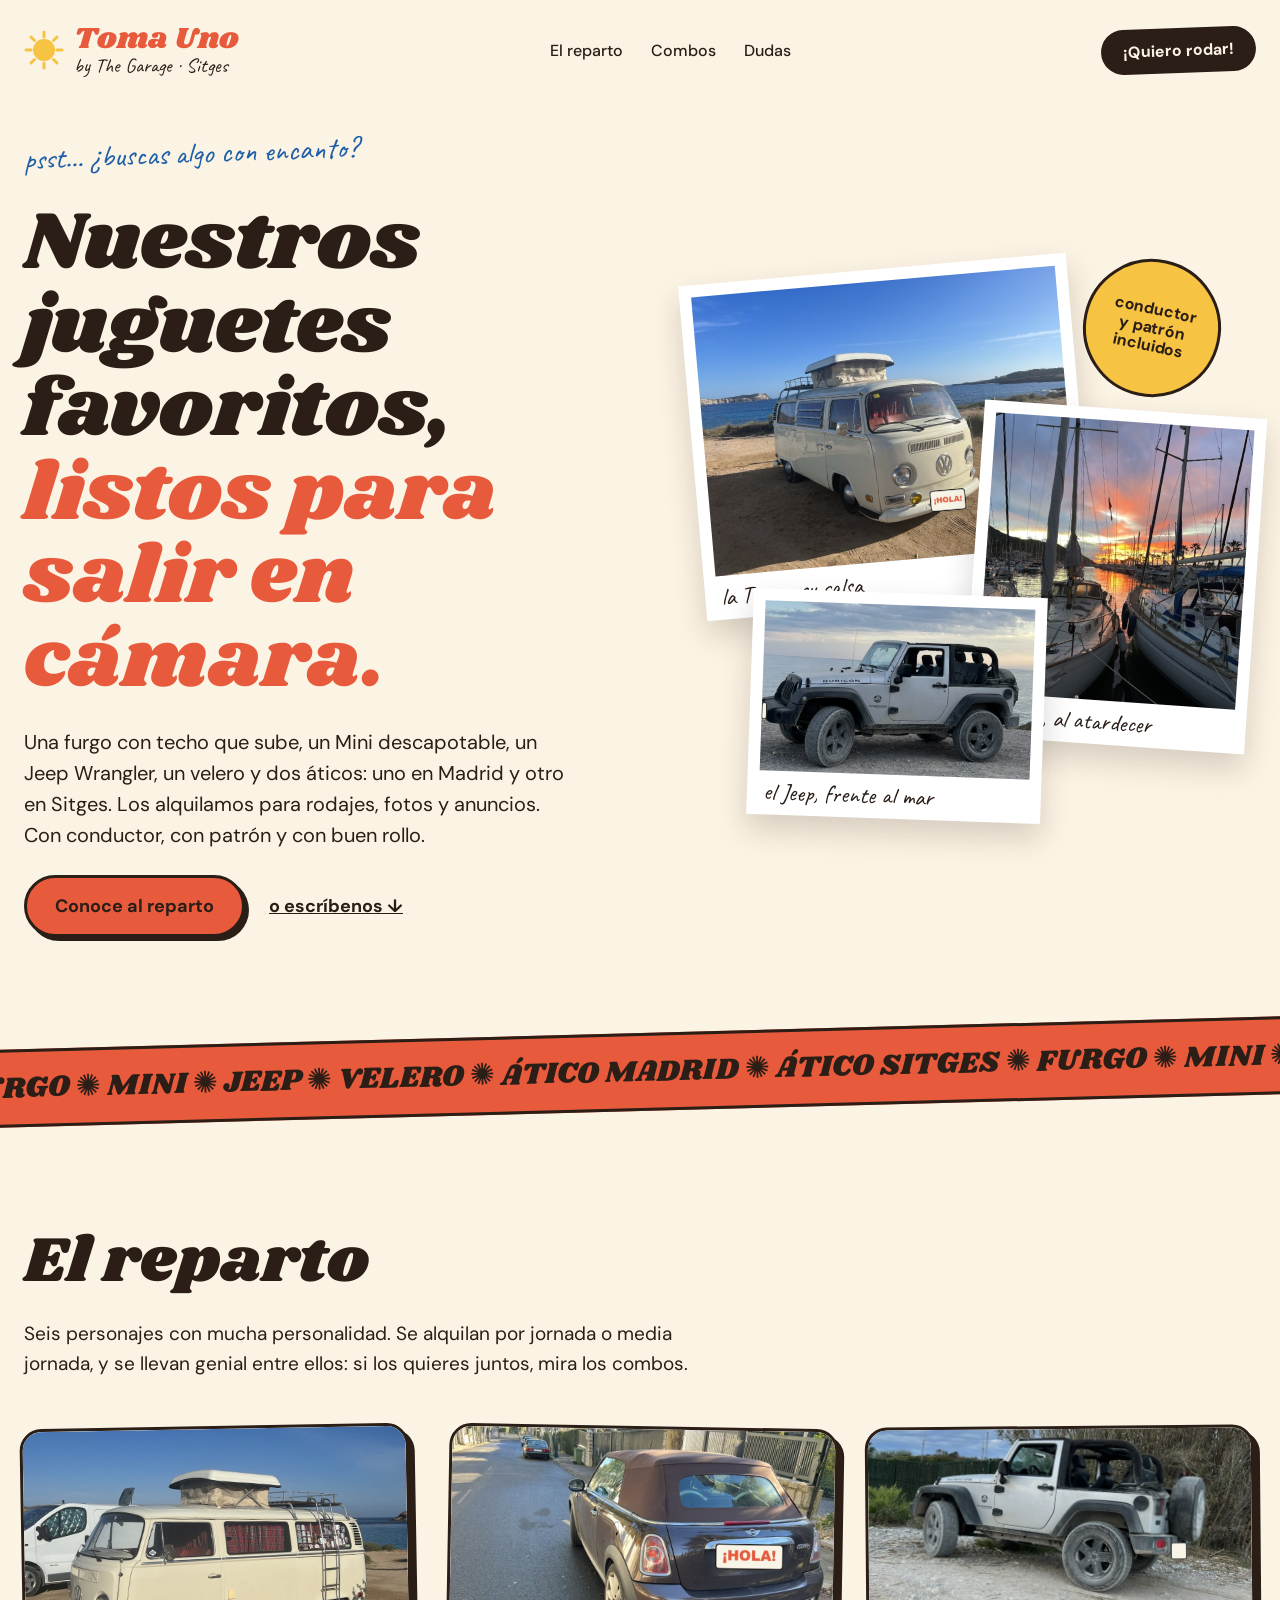
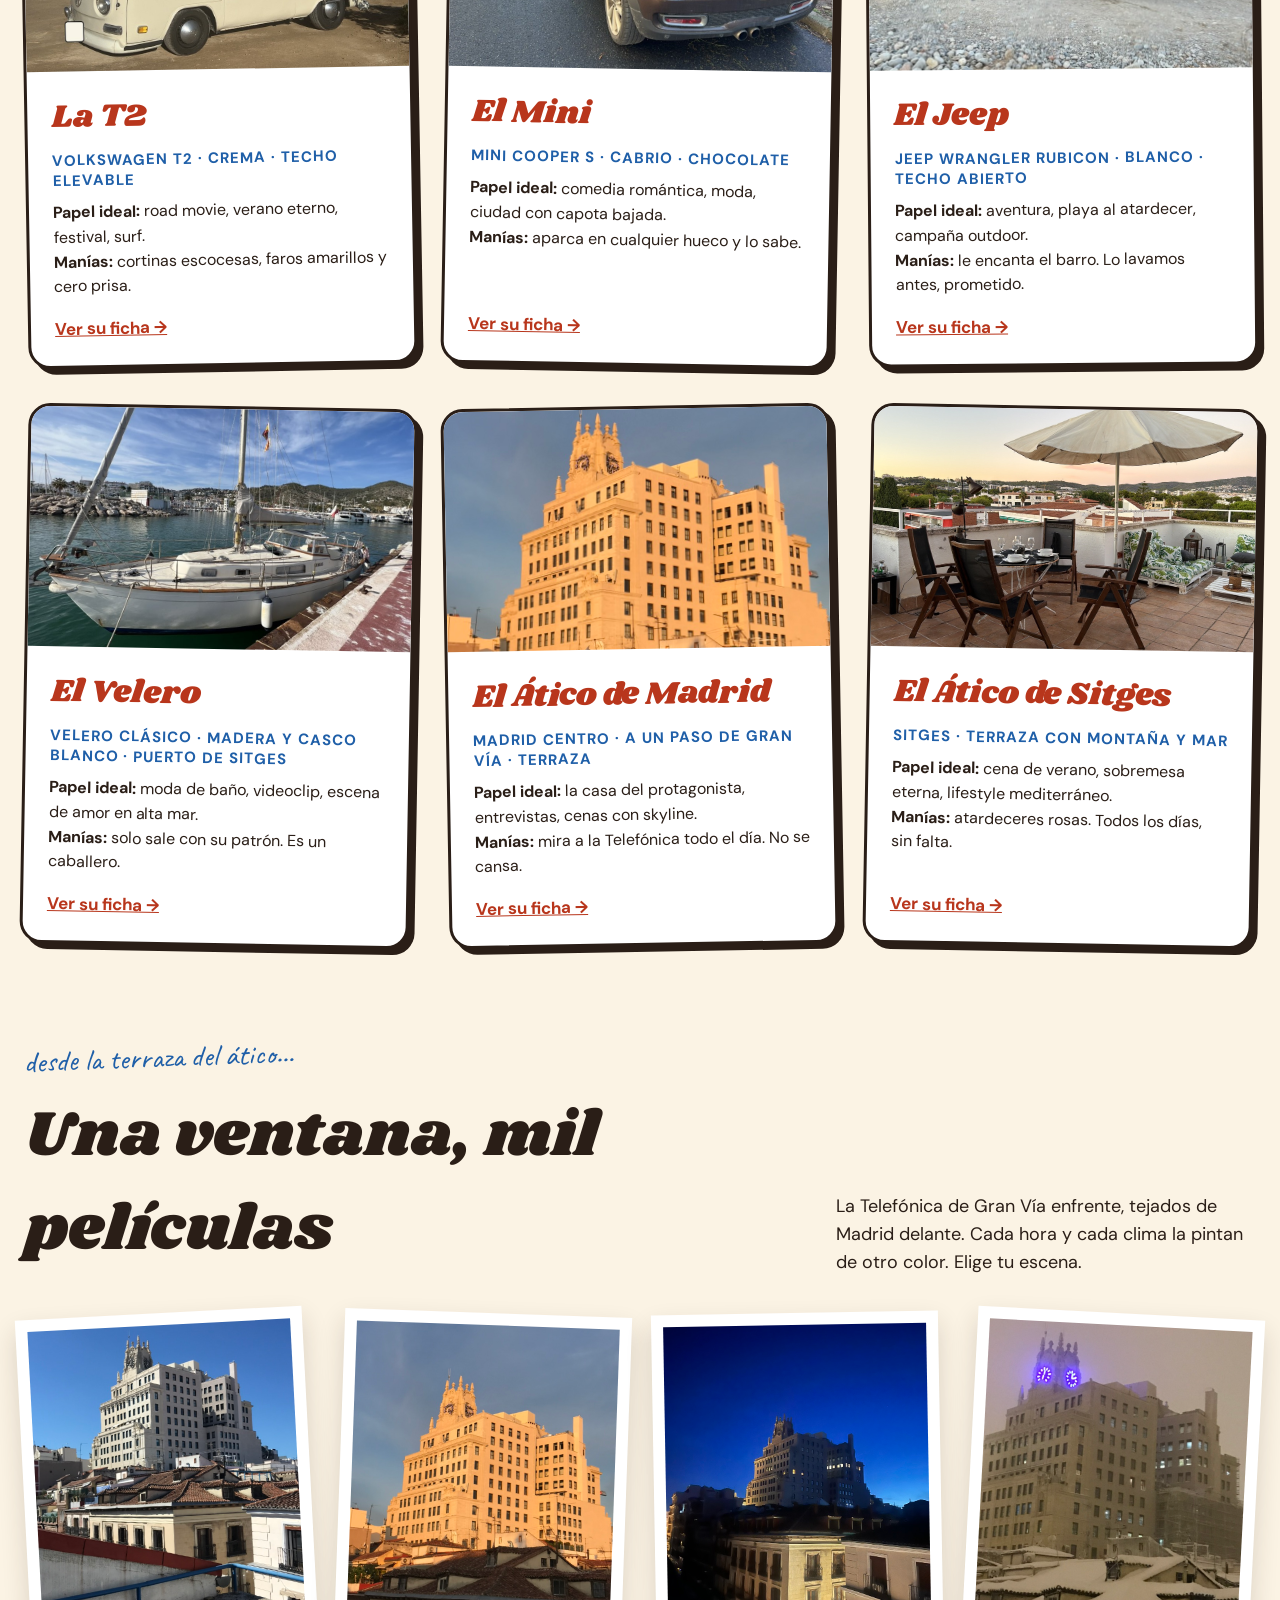
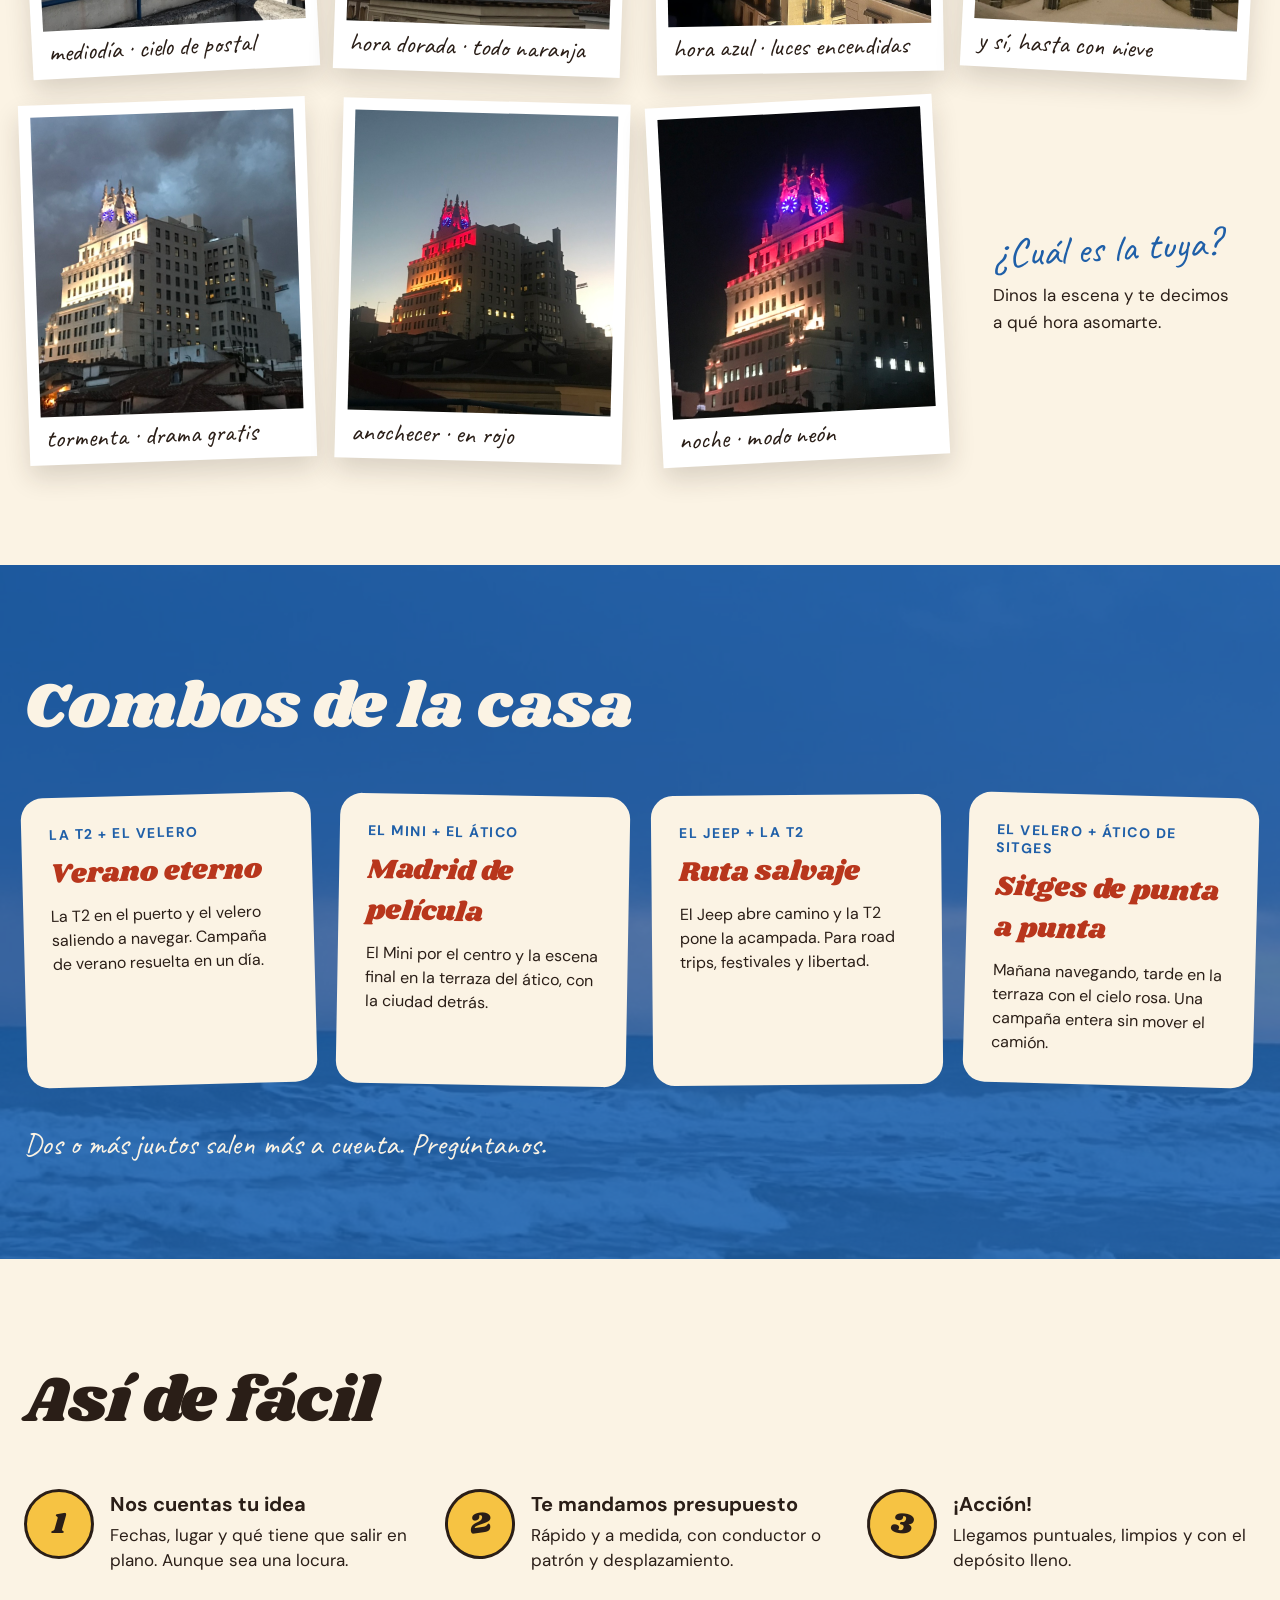
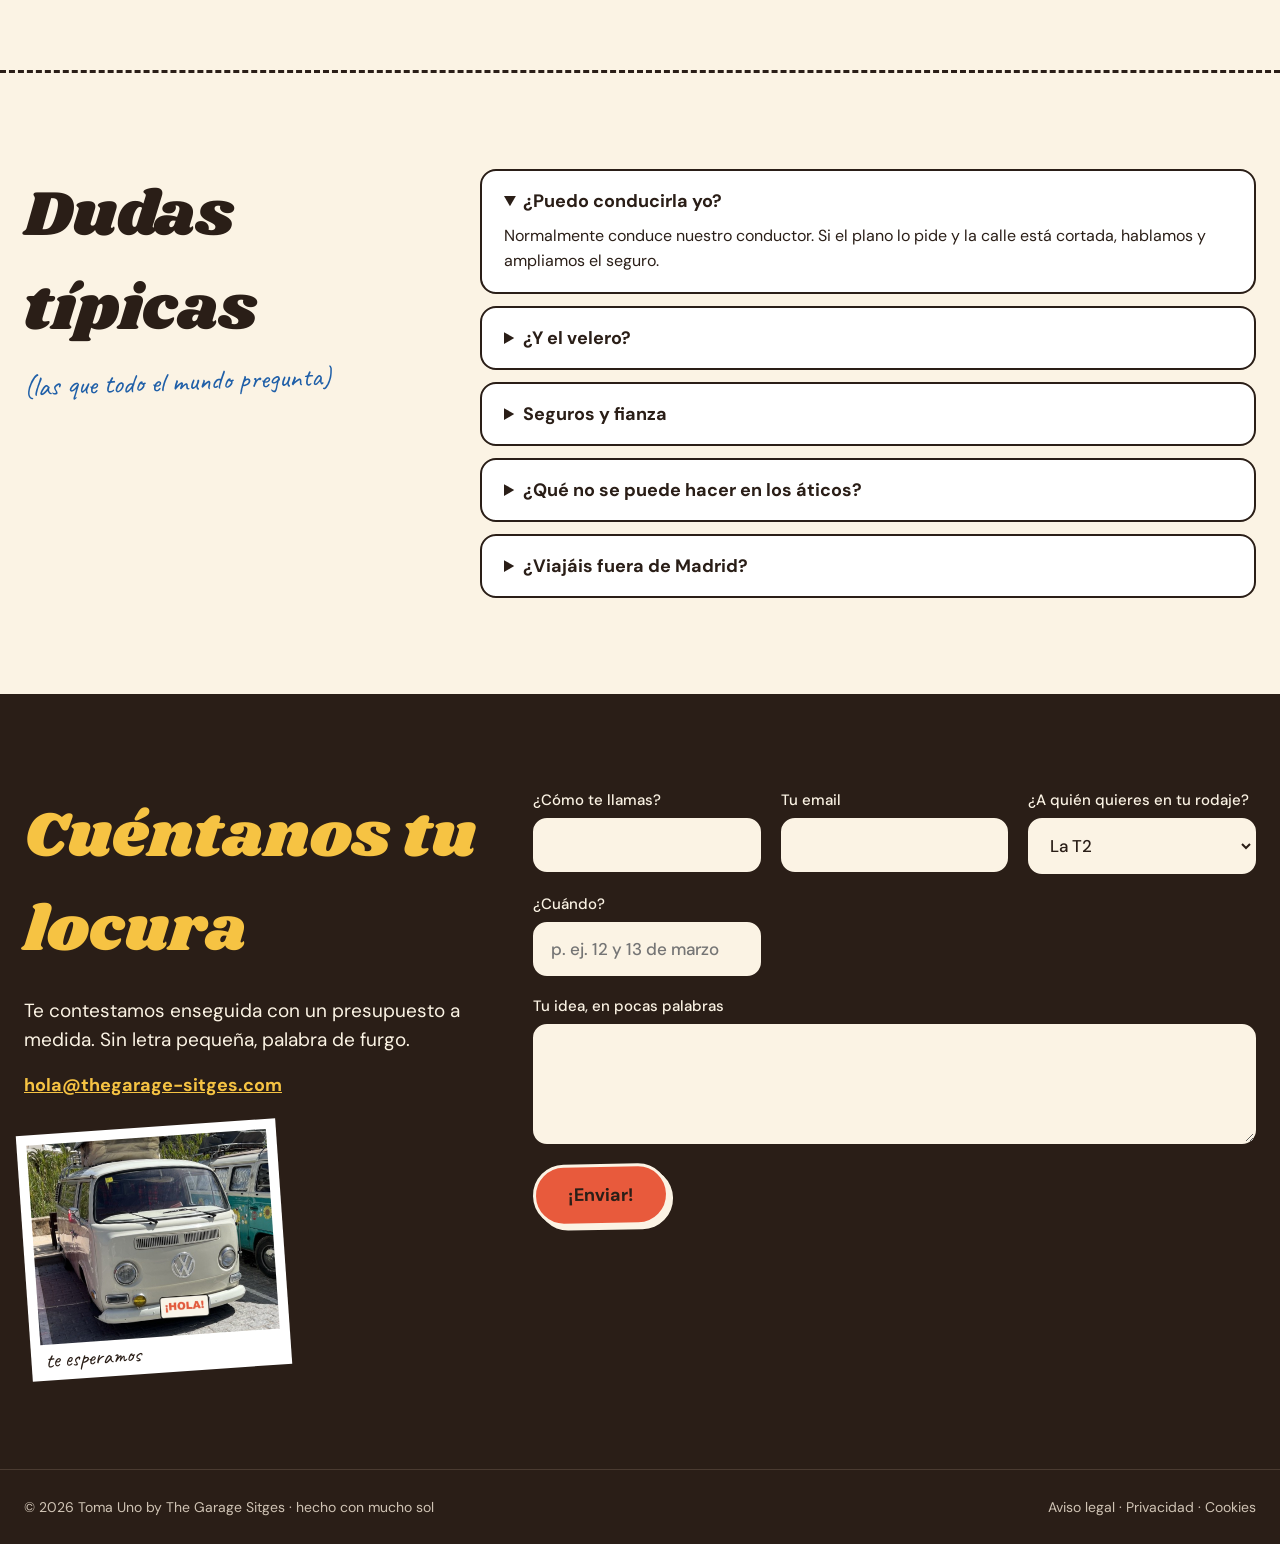
==== commit 24e8f9d4: "Sin marcadores: velero en puerto de Sitges, máx. 5 personas Co-Authored-By: Claude Opus 5.5 <noreply" ====
--- a/index.html
+++ b/index.html
@@ -118,7 +118,7 @@
 </div>
 <div style="padding: 22px 24px 26px; display: flex; flex-direction: column; gap: 10px; flex-grow: 1">
 <h3 style="margin: 0; font-family: Shrikhand, serif; font-weight: 400; font-size: 32px; color: #B8361C">El Velero</h3>
-<p style="margin: 0; font-size: 15px; font-weight: 700; text-transform: uppercase; letter-spacing: 1px; color: #1F5FA8">Velero clásico · madera y casco blanco · [PUERTO]</p>
+<p style="margin: 0; font-size: 15px; font-weight: 700; text-transform: uppercase; letter-spacing: 1px; color: #1F5FA8">Velero clásico · madera y casco blanco · Puerto de Sitges</p>
 <p style="margin: 0; font-size: 16px; line-height: 1.55"><strong>Papel ideal:</strong> moda de baño, videoclip, escena de amor en alta mar.<br><strong>Manías:</strong> solo sale con su patrón. Es un caballero.</p>
 <a href="#contacto" style="margin-top: auto; padding-top: 8px; font-weight: 700; font-size: 17px">Ver su ficha →</a>
 </div>
@@ -231,7 +231,7 @@
 <h2 id="facil" style="margin: 0; font-family: Shrikhand, serif; font-weight: 400; font-size: clamp(40px, 5vw, 64px)">Así de fácil</h2>
 <ol style="margin: 0; padding: 0; list-style: none; display: grid; grid-template-columns: repeat(auto-fit, minmax(240px, 1fr)); gap: 32px">
 <li style="display: flex; gap: 16px; align-items: flex-start"><span style="flex: none; width: 64px; height: 64px; border-radius: 50%; background: #F6C343; border: 3px solid #2A1E17; display: flex; align-items: center; justify-content: center; font-family: Shrikhand, serif; font-size: 30px">1</span><span style="font-size: 17px; line-height: 1.5"><strong style="display: block; font-size: 20px; margin-bottom: 4px">Nos cuentas tu idea</strong>Fechas, lugar y qué tiene que salir en plano. Aunque sea una locura.</span></li>
-<li style="display: flex; gap: 16px; align-items: flex-start"><span style="flex: none; width: 64px; height: 64px; border-radius: 50%; background: #F6C343; border: 3px solid #2A1E17; display: flex; align-items: center; justify-content: center; font-family: Shrikhand, serif; font-size: 30px; transform: rotate(-8deg)">2</span><span style="font-size: 17px; line-height: 1.5"><strong style="display: block; font-size: 20px; margin-bottom: 4px">Te mandamos presupuesto</strong>En [24 h], a medida, con conductor o patrón y desplazamiento.</span></li>
+<li style="display: flex; gap: 16px; align-items: flex-start"><span style="flex: none; width: 64px; height: 64px; border-radius: 50%; background: #F6C343; border: 3px solid #2A1E17; display: flex; align-items: center; justify-content: center; font-family: Shrikhand, serif; font-size: 30px; transform: rotate(-8deg)">2</span><span style="font-size: 17px; line-height: 1.5"><strong style="display: block; font-size: 20px; margin-bottom: 4px">Te mandamos presupuesto</strong>Rápido y a medida, con conductor o patrón y desplazamiento.</span></li>
 <li style="display: flex; gap: 16px; align-items: flex-start"><span style="flex: none; width: 64px; height: 64px; border-radius: 50%; background: #F6C343; border: 3px solid #2A1E17; display: flex; align-items: center; justify-content: center; font-family: Shrikhand, serif; font-size: 30px; transform: rotate(6deg)">3</span><span style="font-size: 17px; line-height: 1.5"><strong style="display: block; font-size: 20px; margin-bottom: 4px">¡Acción!</strong>Llegamos puntuales, limpios y con el depósito lleno.</span></li>
 </ol>
 </div>
@@ -245,9 +245,9 @@
 </div>
 <div style="flex: 2 1 560px; min-width: 0; display: flex; flex-direction: column; gap: 12px">
 <details open style="background: #FFFFFF; border: 2px solid #2A1E17; border-radius: 16px; padding: 18px 22px"><summary style="font-size: 18px; font-weight: 700; cursor: pointer">¿Puedo conducirla yo?</summary><p style="margin: 10px 0 0; font-size: 16px; line-height: 1.6">Normalmente conduce nuestro conductor. Si el plano lo pide y la calle está cortada, hablamos y ampliamos el seguro.</p></details>
-<details style="background: #FFFFFF; border: 2px solid #2A1E17; border-radius: 16px; padding: 18px 22px"><summary style="font-size: 18px; font-weight: 700; cursor: pointer">¿Y el velero?</summary><p style="margin: 10px 0 0; font-size: 16px; line-height: 1.6">El velero sale siempre con su patrón titulado. Hasta [N] personas a bordo, y se rueda desde [PUERTO].</p></details>
+<details style="background: #FFFFFF; border: 2px solid #2A1E17; border-radius: 16px; padding: 18px 22px"><summary style="font-size: 18px; font-weight: 700; cursor: pointer">¿Y el velero?</summary><p style="margin: 10px 0 0; font-size: 16px; line-height: 1.6">El velero sale siempre con su patrón titulado. Hasta 5 personas a bordo, y se rueda desde el puerto de Sitges.</p></details>
 <details style="background: #FFFFFF; border: 2px solid #2A1E17; border-radius: 16px; padding: 18px 22px"><summary style="font-size: 18px; font-weight: 700; cursor: pointer">Seguros y fianza</summary><p style="margin: 10px 0 0; font-size: 16px; line-height: 1.6">Tú traes el seguro de RC de rodaje; nosotros, el del vehículo. Hay una fianza que vuelve a tu cuenta al terminar.</p></details>
-<details style="background: #FFFFFF; border: 2px solid #2A1E17; border-radius: 16px; padding: 18px 22px"><summary style="font-size: 18px; font-weight: 700; cursor: pointer">¿Qué no se puede hacer en los áticos?</summary><p style="margin: 10px 0 0; font-size: 16px; line-height: 1.6">Humo, fuego de verdad y fiestas de más de [N] personas. Los vecinos son majos; queremos que sigan siéndolo.</p></details>
+<details style="background: #FFFFFF; border: 2px solid #2A1E17; border-radius: 16px; padding: 18px 22px"><summary style="font-size: 18px; font-weight: 700; cursor: pointer">¿Qué no se puede hacer en los áticos?</summary><p style="margin: 10px 0 0; font-size: 16px; line-height: 1.6">Humo, fuego de verdad y fiestas multitudinarias. Los vecinos son majos; queremos que sigan siéndolo.</p></details>
 <details style="background: #FFFFFF; border: 2px solid #2A1E17; border-radius: 16px; padding: 18px 22px"><summary style="font-size: 18px; font-weight: 700; cursor: pointer">¿Viajáis fuera de Madrid?</summary><p style="margin: 10px 0 0; font-size: 16px; line-height: 1.6">¡Claro! El desplazamiento va incluido en el presupuesto. La T2 adora la costa.</p></details>
 </div>
 </div>
@@ -257,7 +257,7 @@
 <div style="max-width: 1280px; margin: 0 auto; padding: 96px 24px; display: flex; flex-wrap: wrap; gap: 48px; align-items: flex-start">
 <div style="flex: 1 1 360px; display: flex; flex-direction: column; gap: 18px">
 <h2 style="margin: 0; font-family: Shrikhand, serif; font-weight: 400; font-size: clamp(40px, 5vw, 64px); color: #F6C343">Cuéntanos tu locura</h2>
-<p style="margin: 0; font-size: 19px; line-height: 1.55">Te contestamos en [24 h] con un presupuesto a medida. Sin letra pequeña, palabra de furgo.</p>
+<p style="margin: 0; font-size: 19px; line-height: 1.55">Te contestamos enseguida con un presupuesto a medida. Sin letra pequeña, palabra de furgo.</p>
 <p style="margin: 0; font-size: 18px; font-weight: 700"><a href="mailto:hola@thegarage-sitges.com" style="color: #F6C343">hola@thegarage-sitges.com</a></p>
 <figure style="margin: 12px 0 0; width: 240px; background: #FFFFFF; padding: 10px 10px 36px; transform: rotate(-4deg); position: relative">
 <img src="img/t2-palmeras.jpg" alt="Frontal de la T2 entre palmeras" style="display: block; width: 100%; height: 200px; object-fit: cover">
@@ -277,7 +277,7 @@
 
 <footer style="background: #2A1E17; color: #CFC3B4; border-top: 1px solid #4A3B31">
 <div style="max-width: 1280px; margin: 0 auto; padding: 28px 24px; display: flex; flex-wrap: wrap; justify-content: space-between; gap: 12px; font-size: 14px">
-<span>© 2026 Toma Uno by The Garage Sitges · hecho con mucho sol · [TITULAR Y NIF]</span>
+<span>© 2026 Toma Uno by The Garage Sitges · hecho con mucho sol</span>
 <span>Aviso legal · Privacidad · Cookies</span>
 </div>
 </footer>
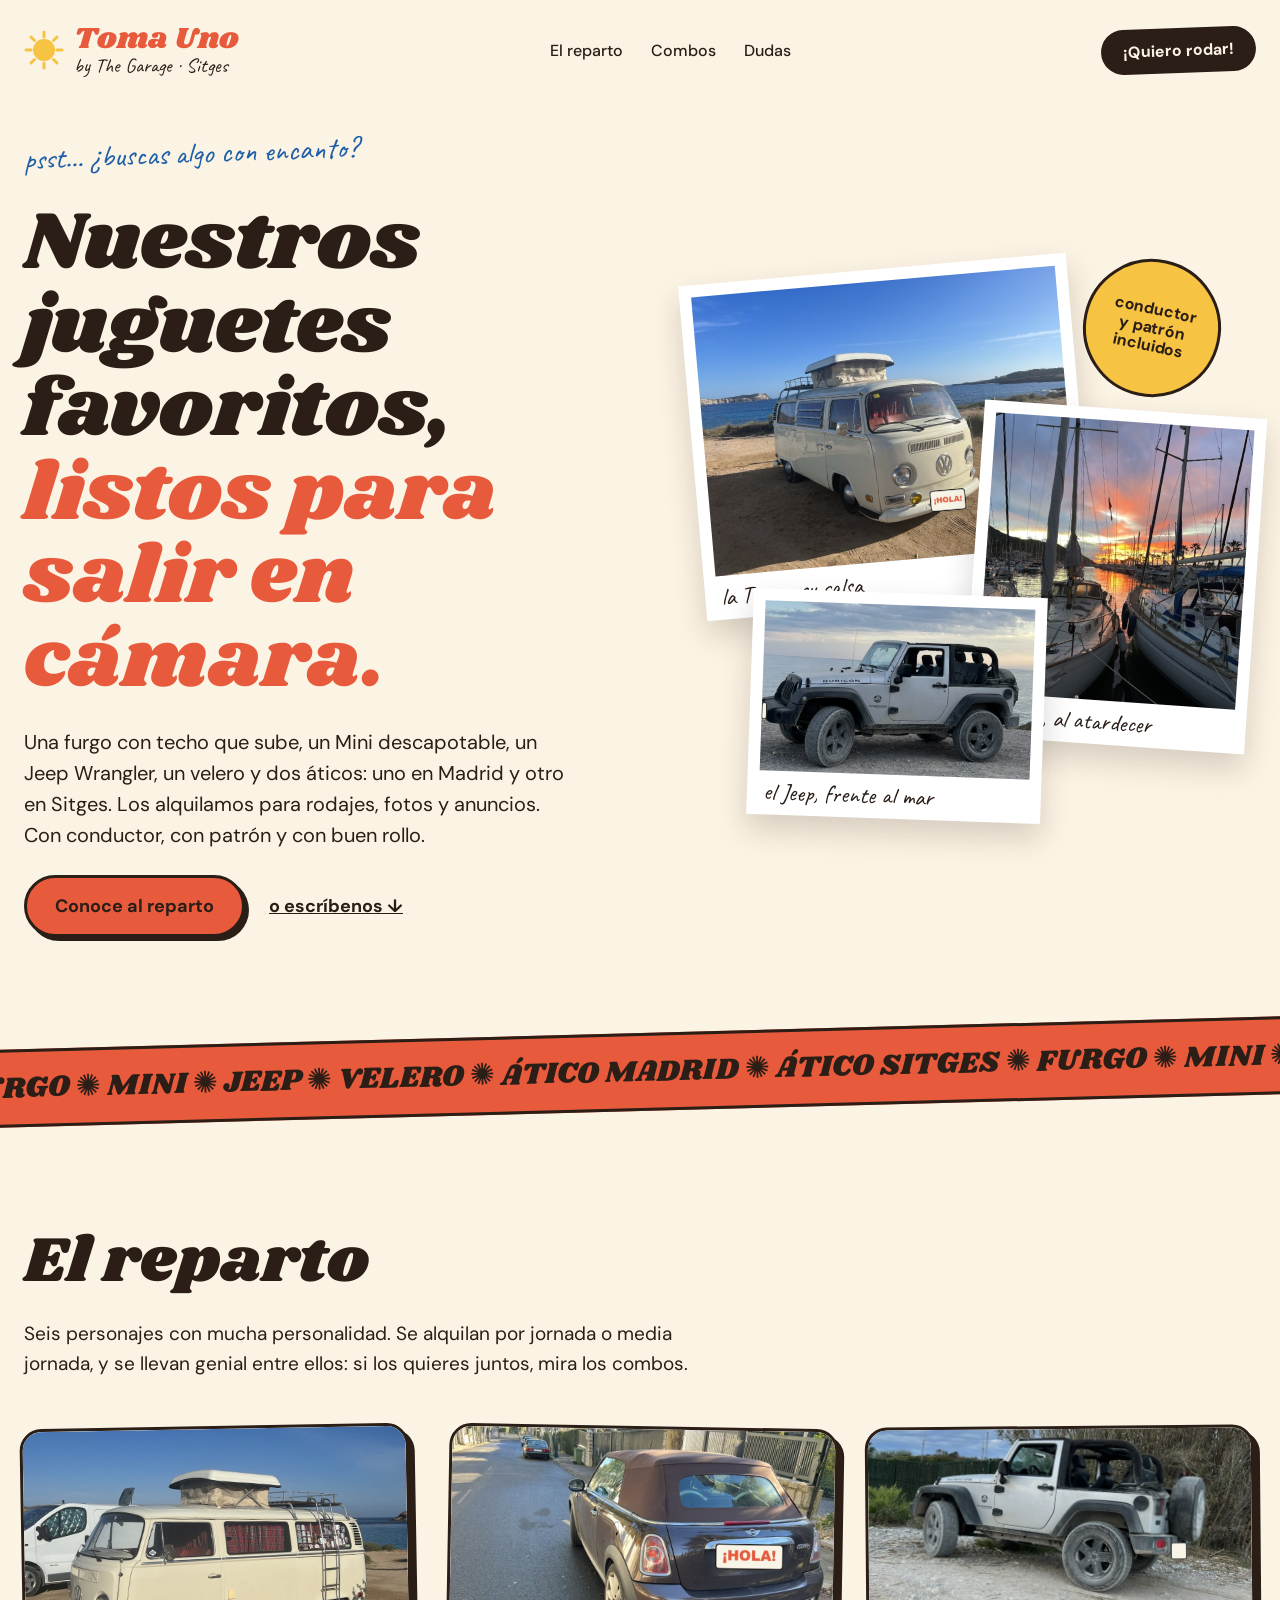
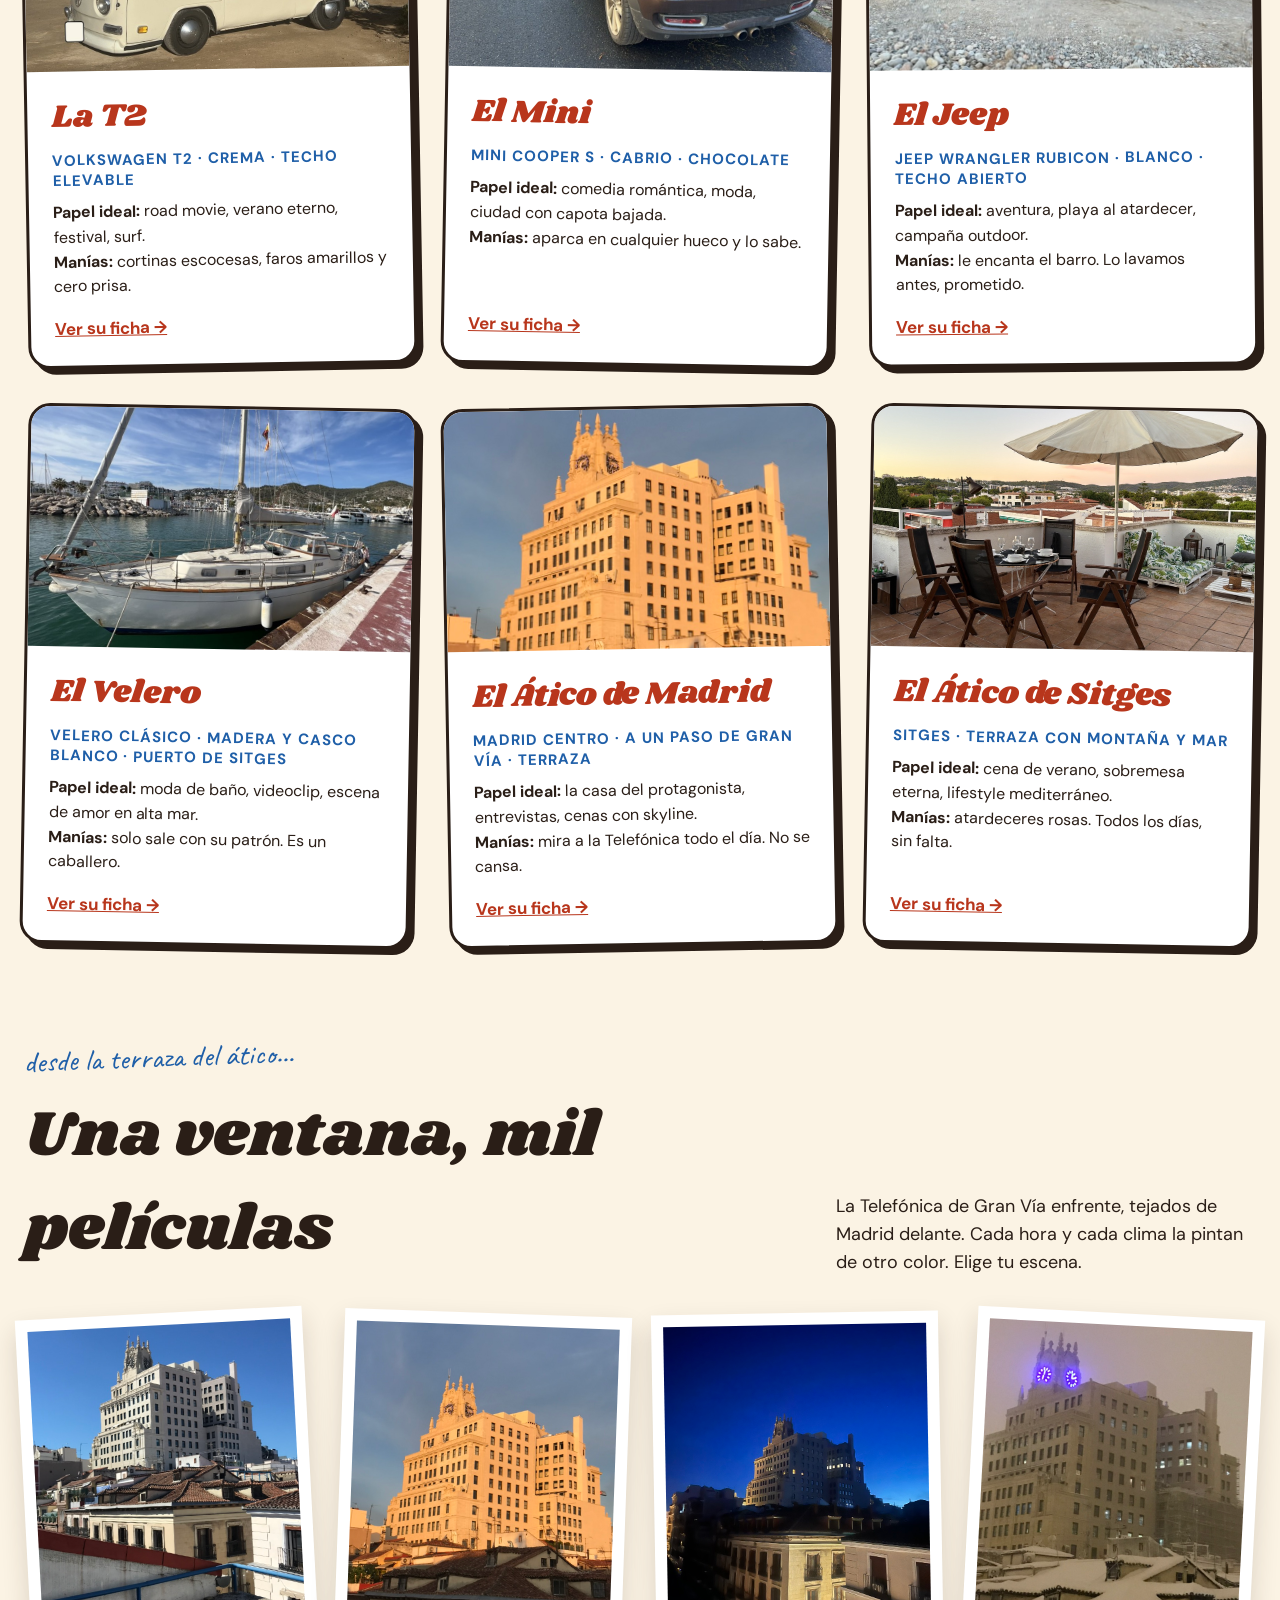
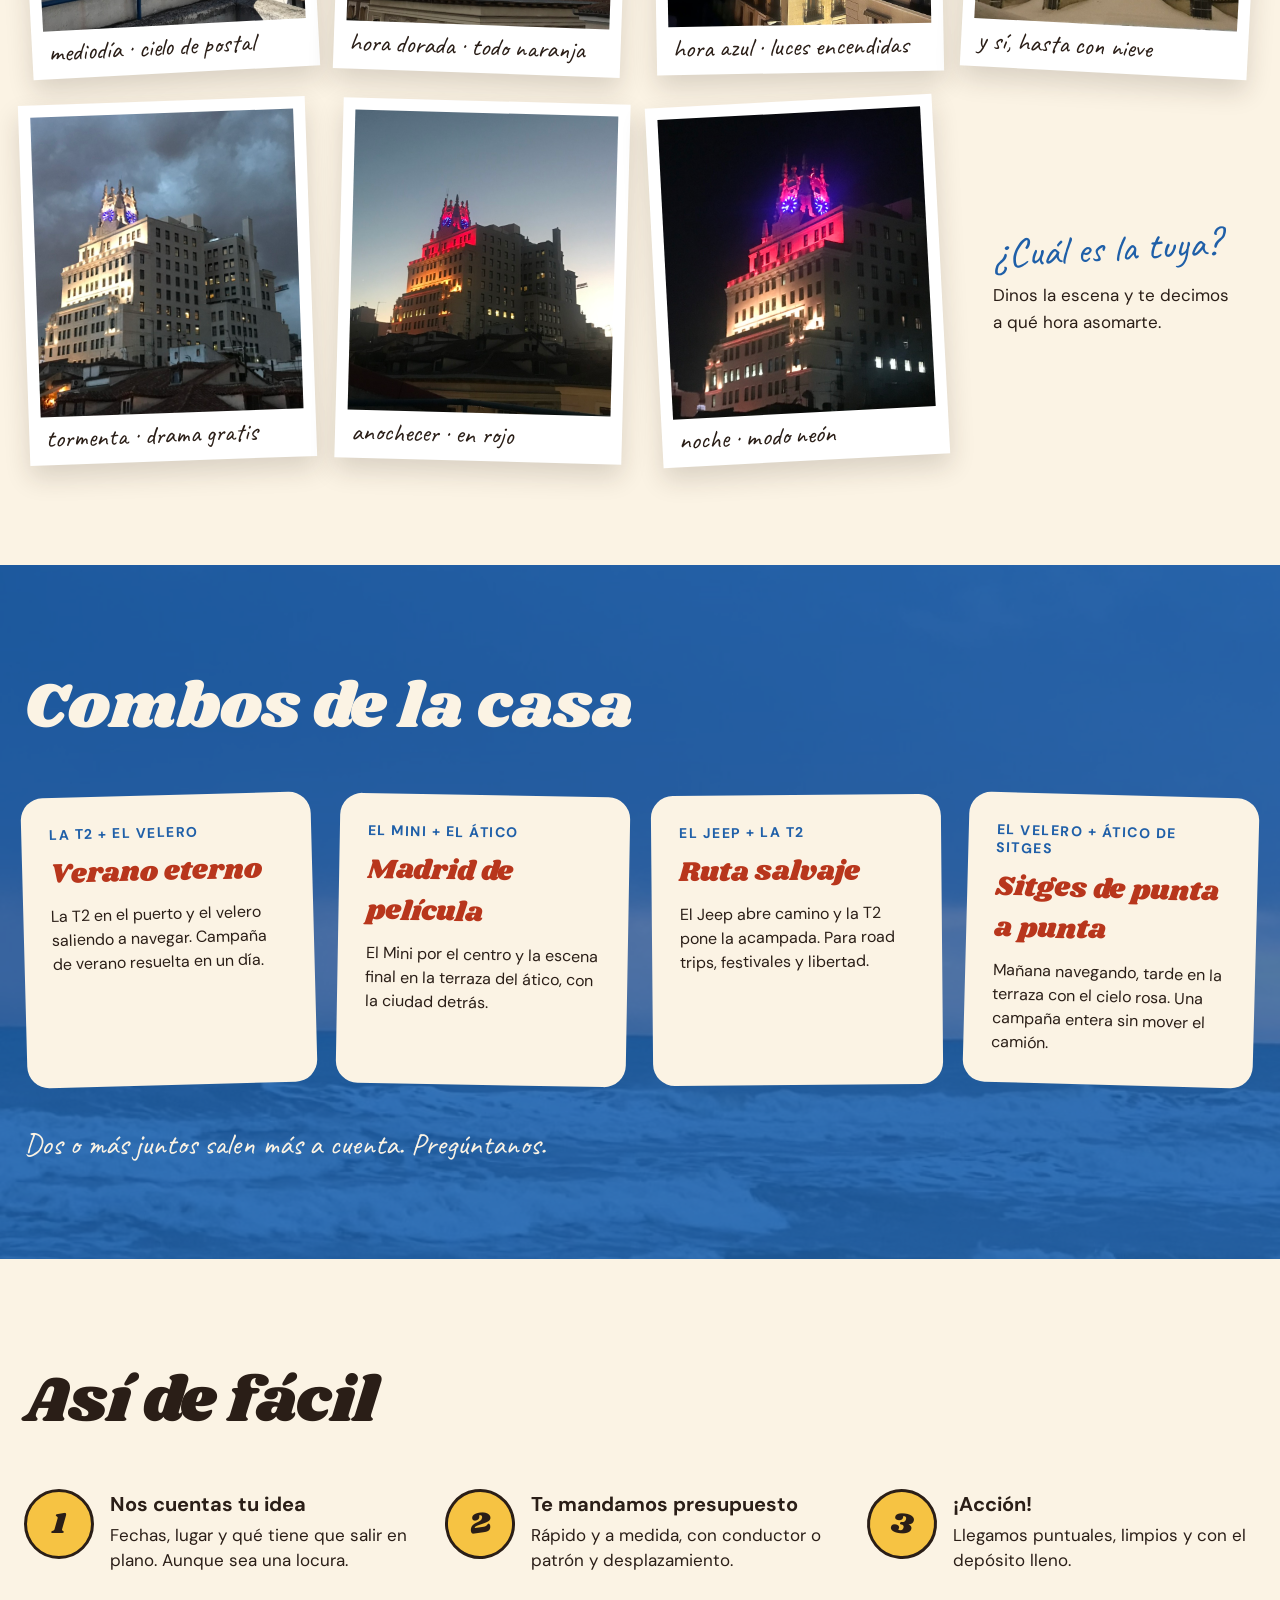
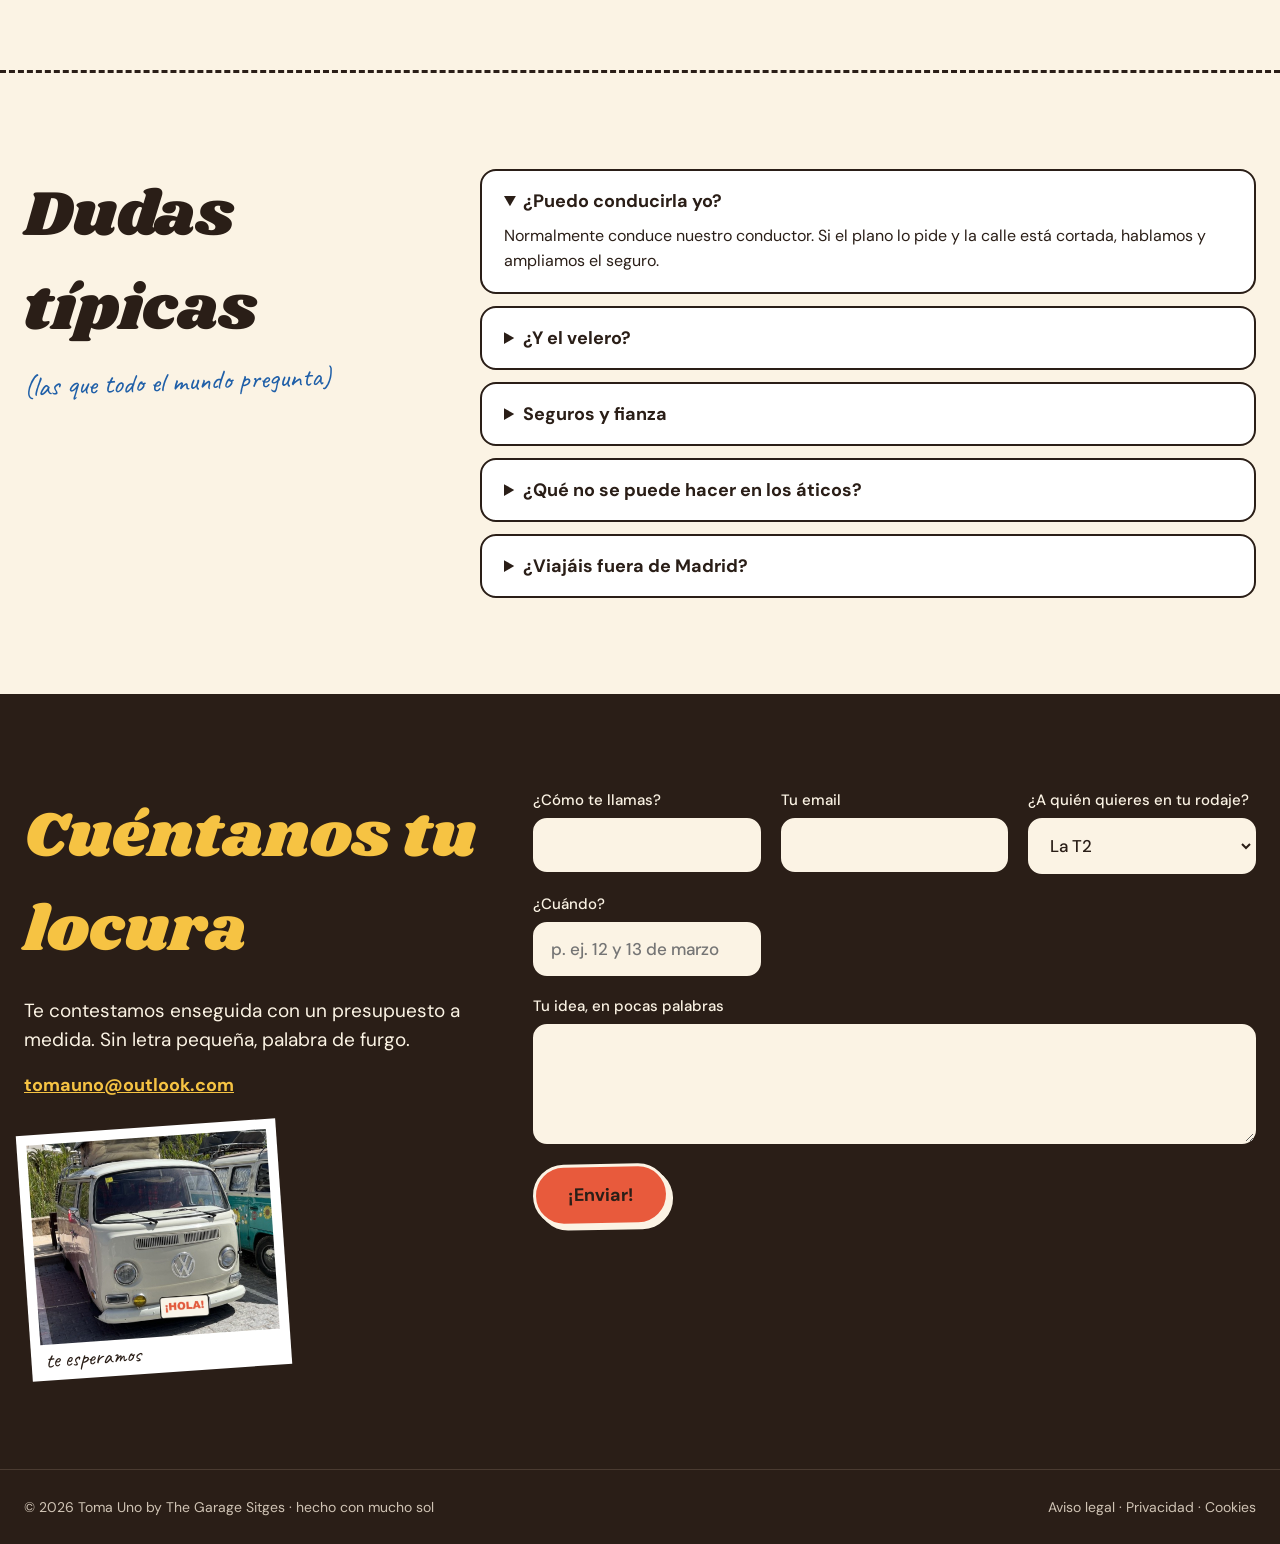
==== commit 8cc0a491: "Correo de contacto: tomauno@outlook.com Co-Authored-By: Claude Opus 5.5 <noreply@anthropic.com>" ====
--- a/index.html
+++ b/index.html
@@ -258,7 +258,7 @@
 <div style="flex: 1 1 360px; display: flex; flex-direction: column; gap: 18px">
 <h2 style="margin: 0; font-family: Shrikhand, serif; font-weight: 400; font-size: clamp(40px, 5vw, 64px); color: #F6C343">Cuéntanos tu locura</h2>
 <p style="margin: 0; font-size: 19px; line-height: 1.55">Te contestamos enseguida con un presupuesto a medida. Sin letra pequeña, palabra de furgo.</p>
-<p style="margin: 0; font-size: 18px; font-weight: 700"><a href="mailto:hola@thegarage-sitges.com" style="color: #F6C343">hola@thegarage-sitges.com</a></p>
+<p style="margin: 0; font-size: 18px; font-weight: 700"><a href="mailto:tomauno@outlook.com" style="color: #F6C343">tomauno@outlook.com</a></p>
 <figure style="margin: 12px 0 0; width: 240px; background: #FFFFFF; padding: 10px 10px 36px; transform: rotate(-4deg); position: relative">
 <img src="img/t2-palmeras.jpg" alt="Frontal de la T2 entre palmeras" style="display: block; width: 100%; height: 200px; object-fit: cover">
 <figcaption style="position: absolute; left: 14px; bottom: 6px; font-family: Caveat, cursive; font-size: 22px; color: #2A1E17">te esperamos</figcaption>
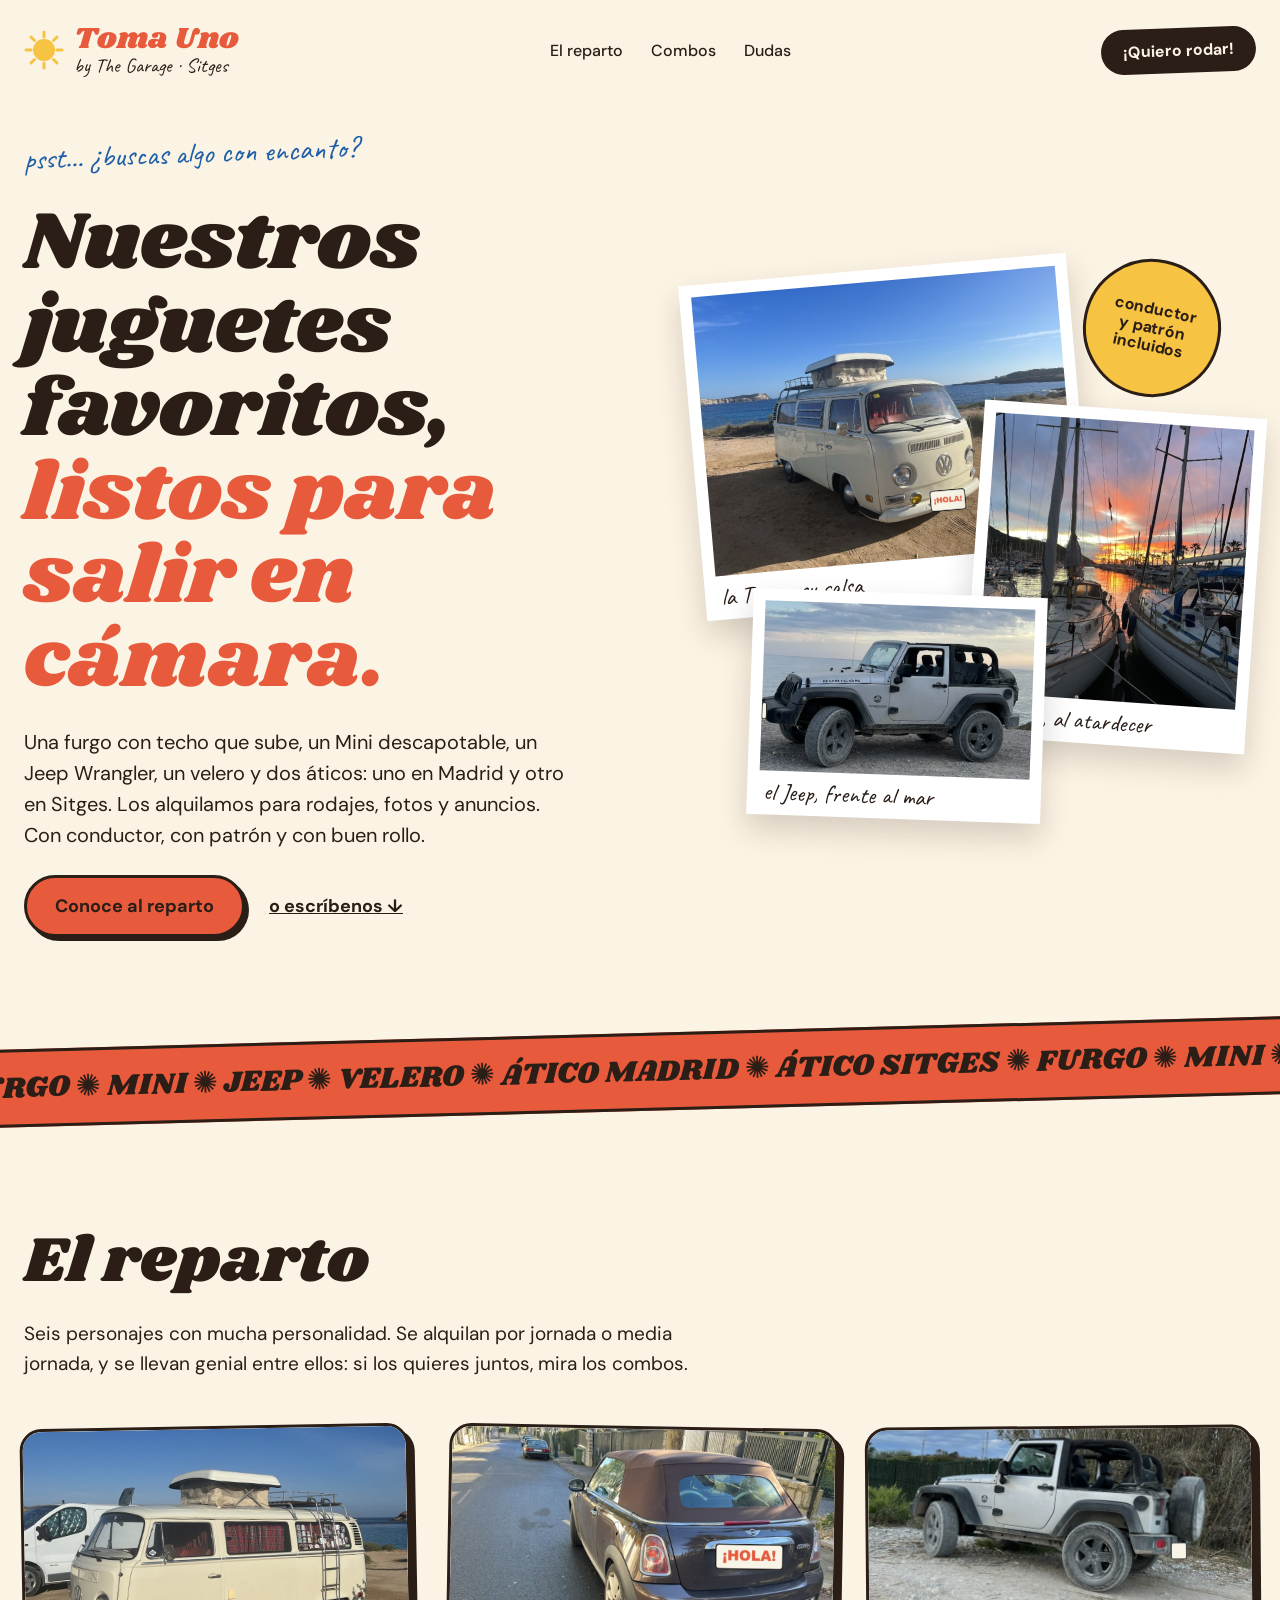
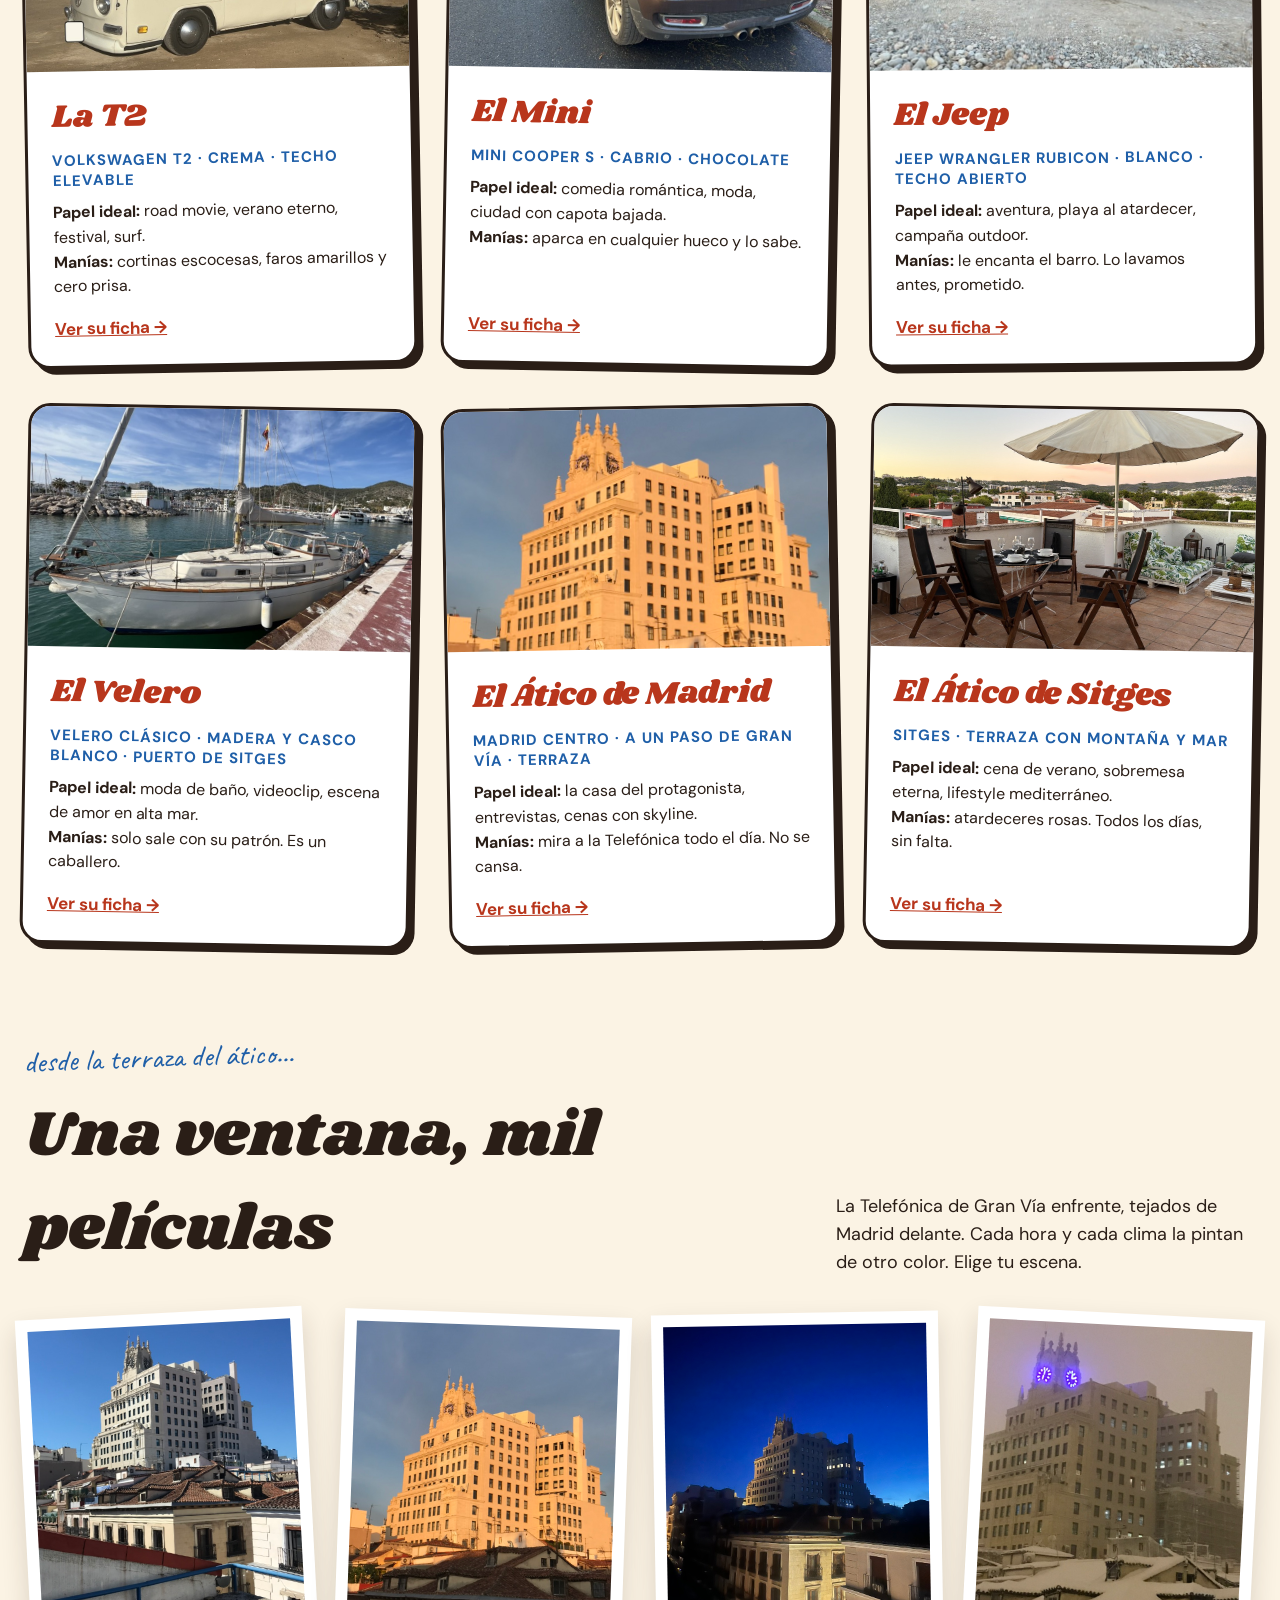
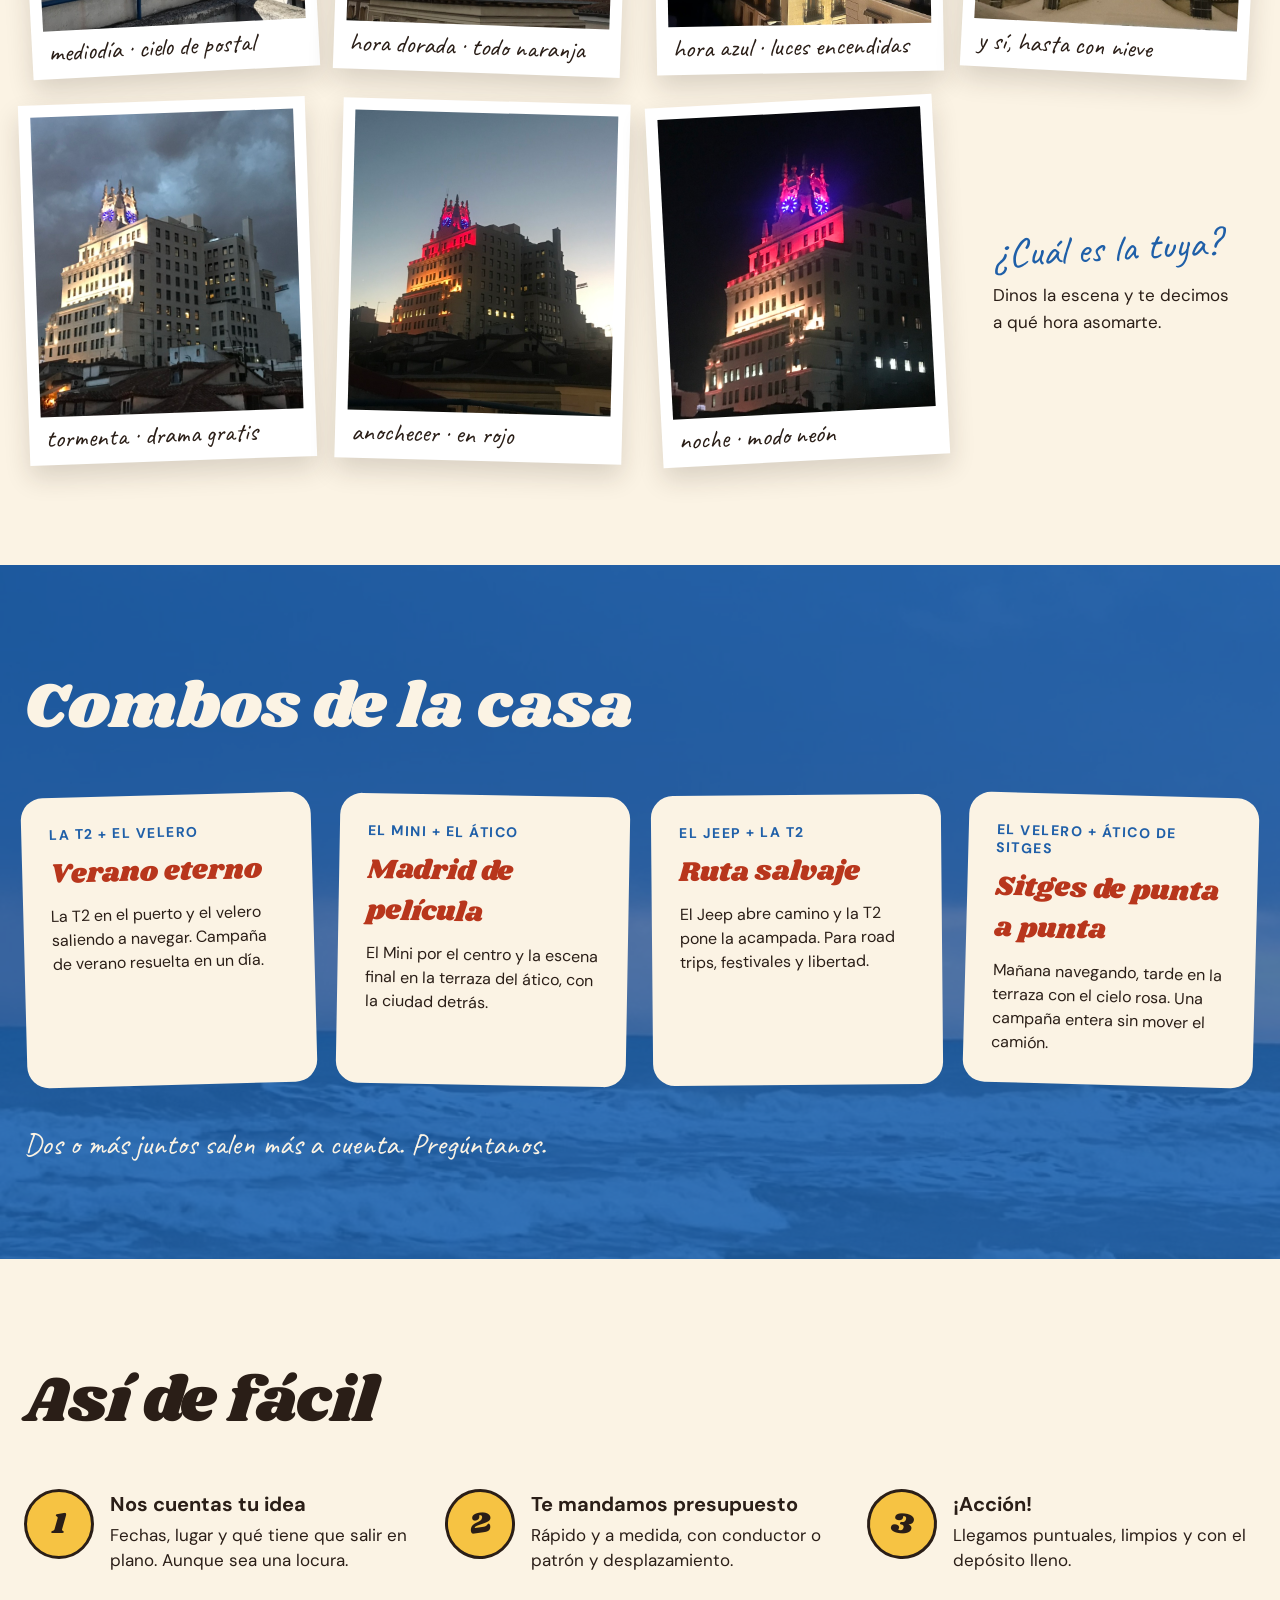
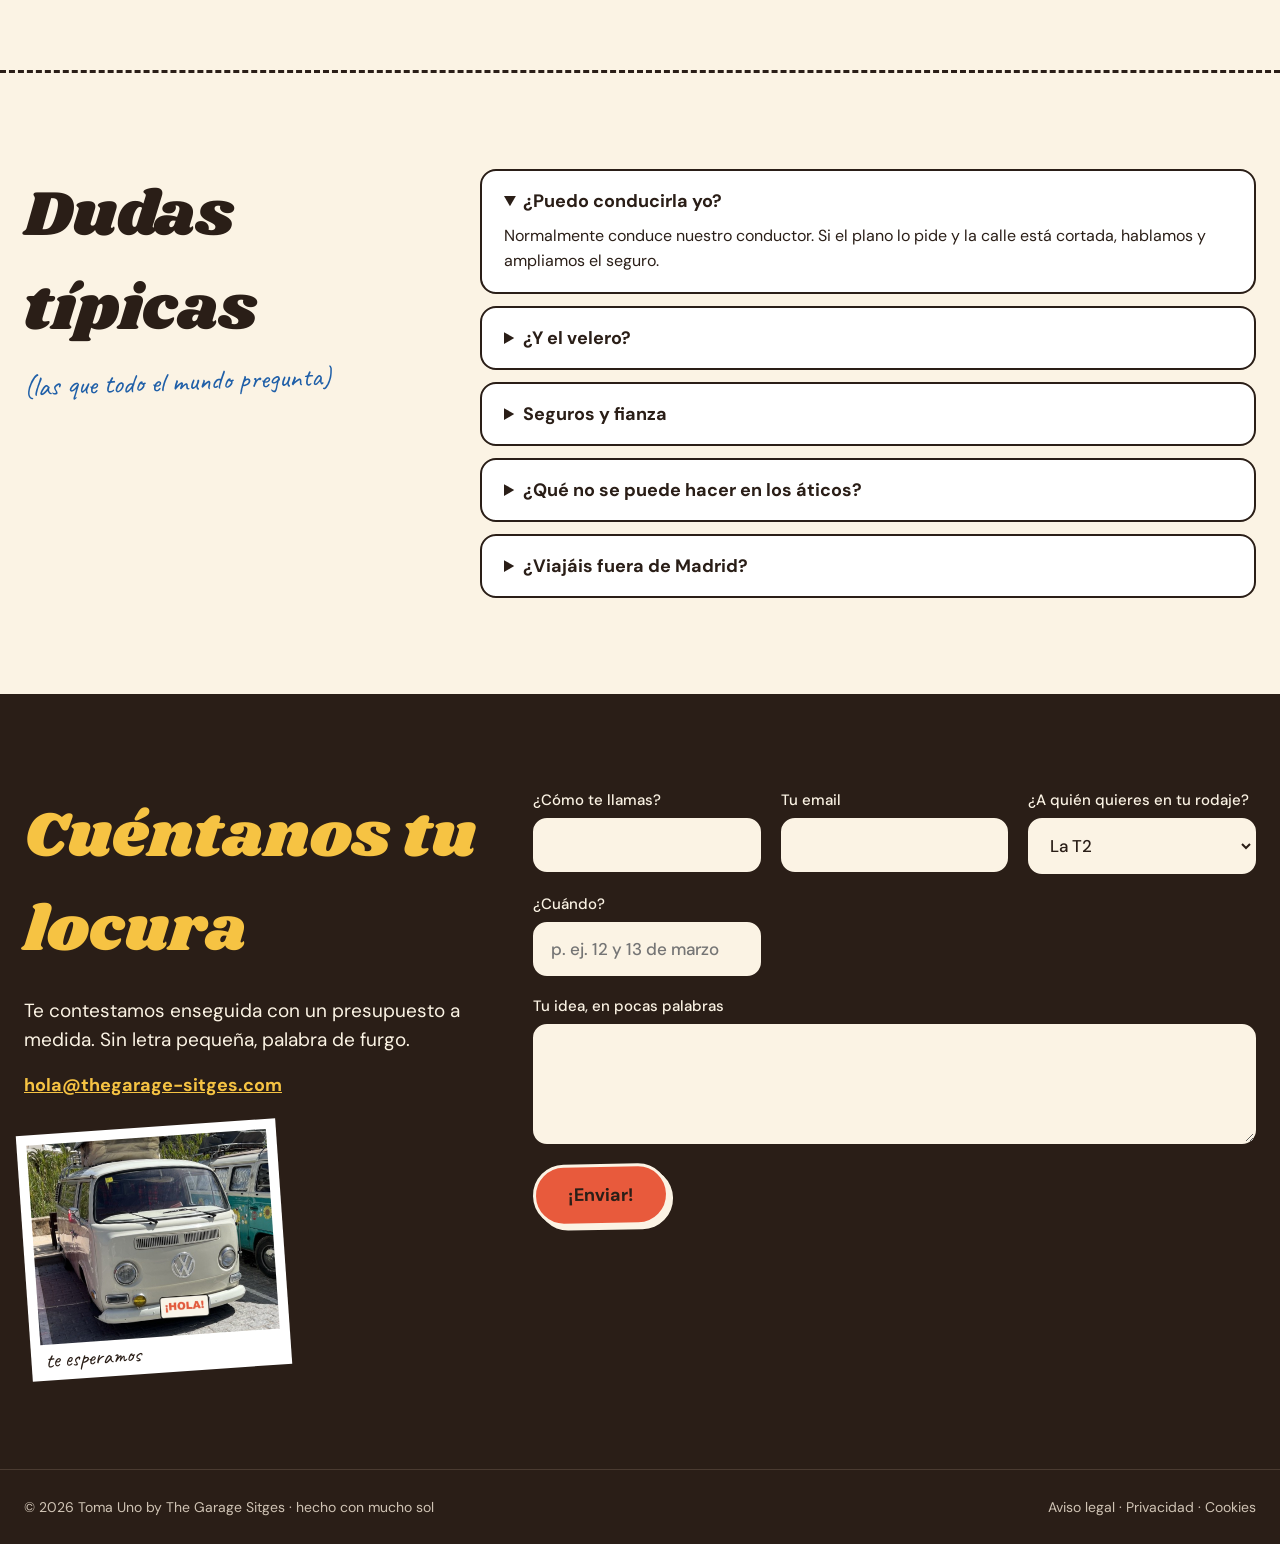
==== commit e7660524: "Correo de contacto: hola@thegarage-sitges.com (buzón contratado) Co-Authored-By: Claude Opus 5.5 <no" ====
--- a/index.html
+++ b/index.html
@@ -258,7 +258,7 @@
 <div style="flex: 1 1 360px; display: flex; flex-direction: column; gap: 18px">
 <h2 style="margin: 0; font-family: Shrikhand, serif; font-weight: 400; font-size: clamp(40px, 5vw, 64px); color: #F6C343">Cuéntanos tu locura</h2>
 <p style="margin: 0; font-size: 19px; line-height: 1.55">Te contestamos enseguida con un presupuesto a medida. Sin letra pequeña, palabra de furgo.</p>
-<p style="margin: 0; font-size: 18px; font-weight: 700"><a href="mailto:tomauno@outlook.com" style="color: #F6C343">tomauno@outlook.com</a></p>
+<p style="margin: 0; font-size: 18px; font-weight: 700"><a href="mailto:hola@thegarage-sitges.com" style="color: #F6C343">hola@thegarage-sitges.com</a></p>
 <figure style="margin: 12px 0 0; width: 240px; background: #FFFFFF; padding: 10px 10px 36px; transform: rotate(-4deg); position: relative">
 <img src="img/t2-palmeras.jpg" alt="Frontal de la T2 entre palmeras" style="display: block; width: 100%; height: 200px; object-fit: cover">
 <figcaption style="position: absolute; left: 14px; bottom: 6px; font-family: Caveat, cursive; font-size: 22px; color: #2A1E17">te esperamos</figcaption>
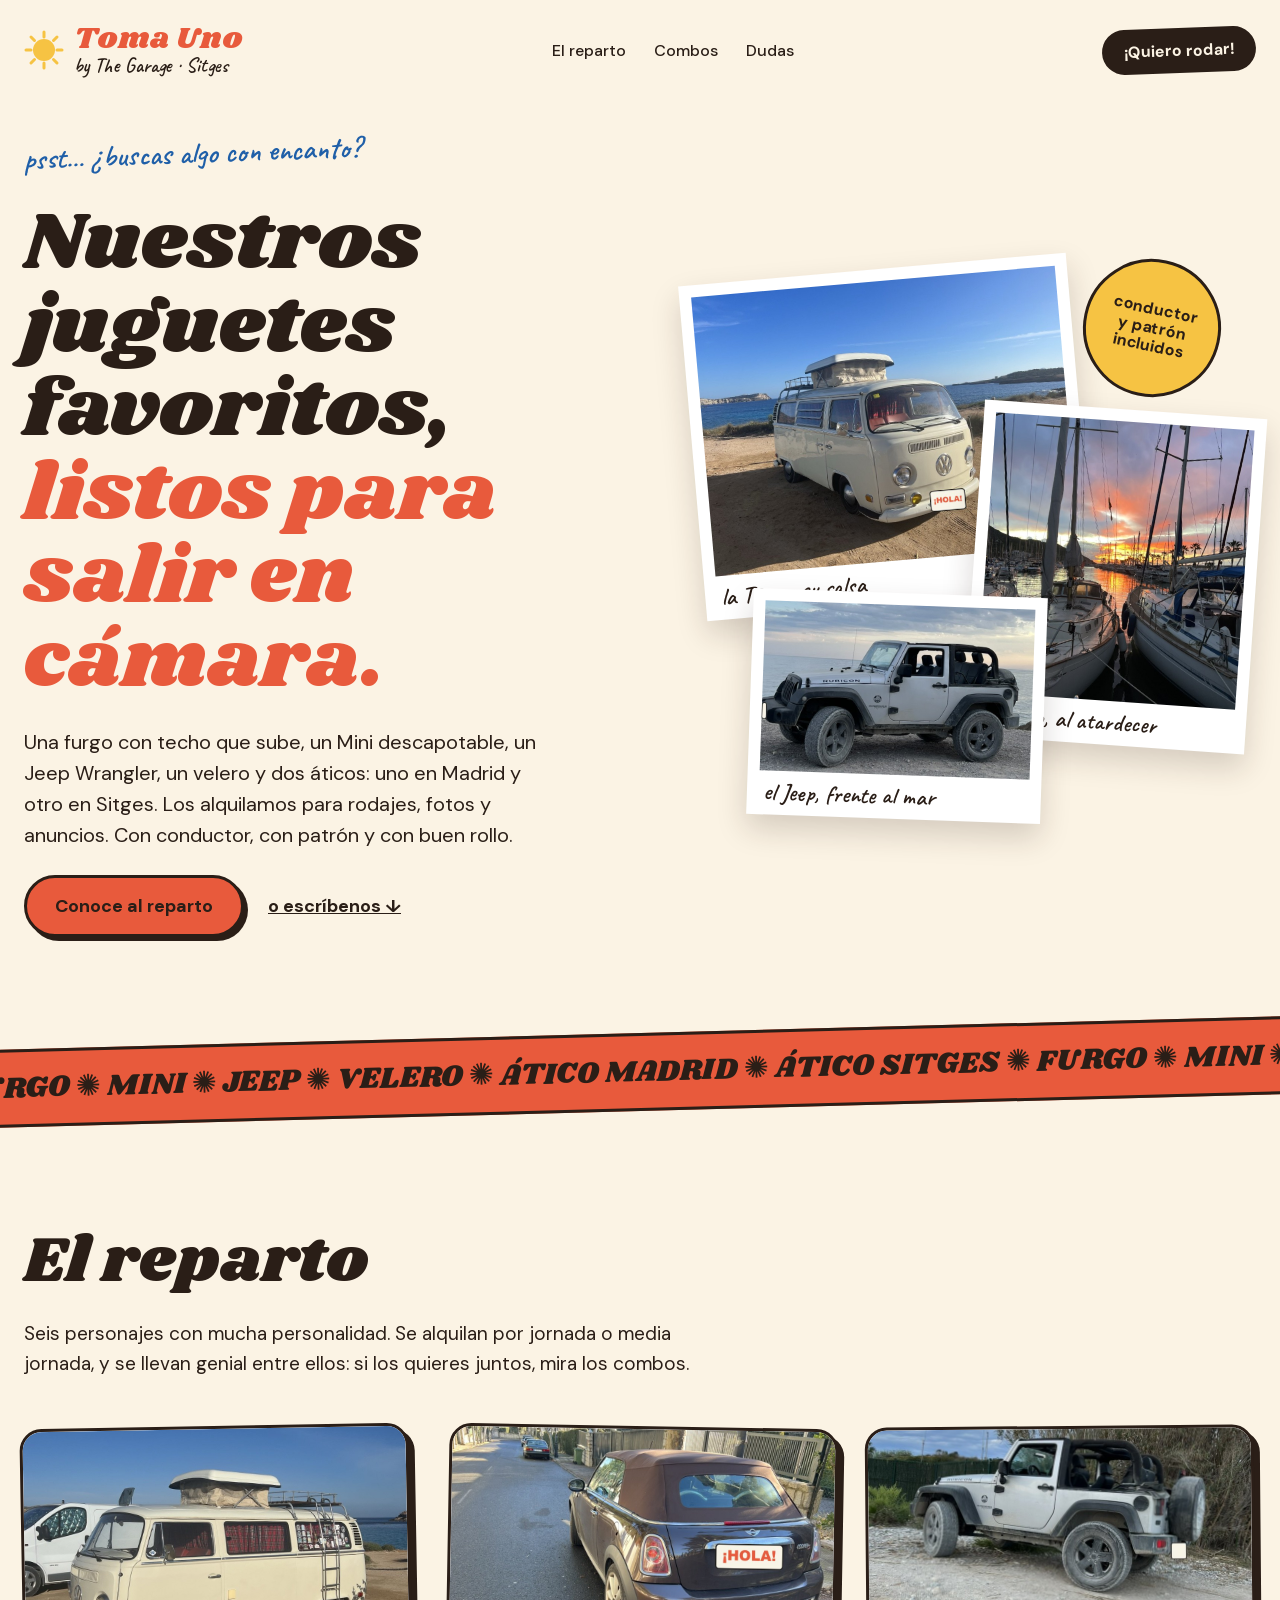
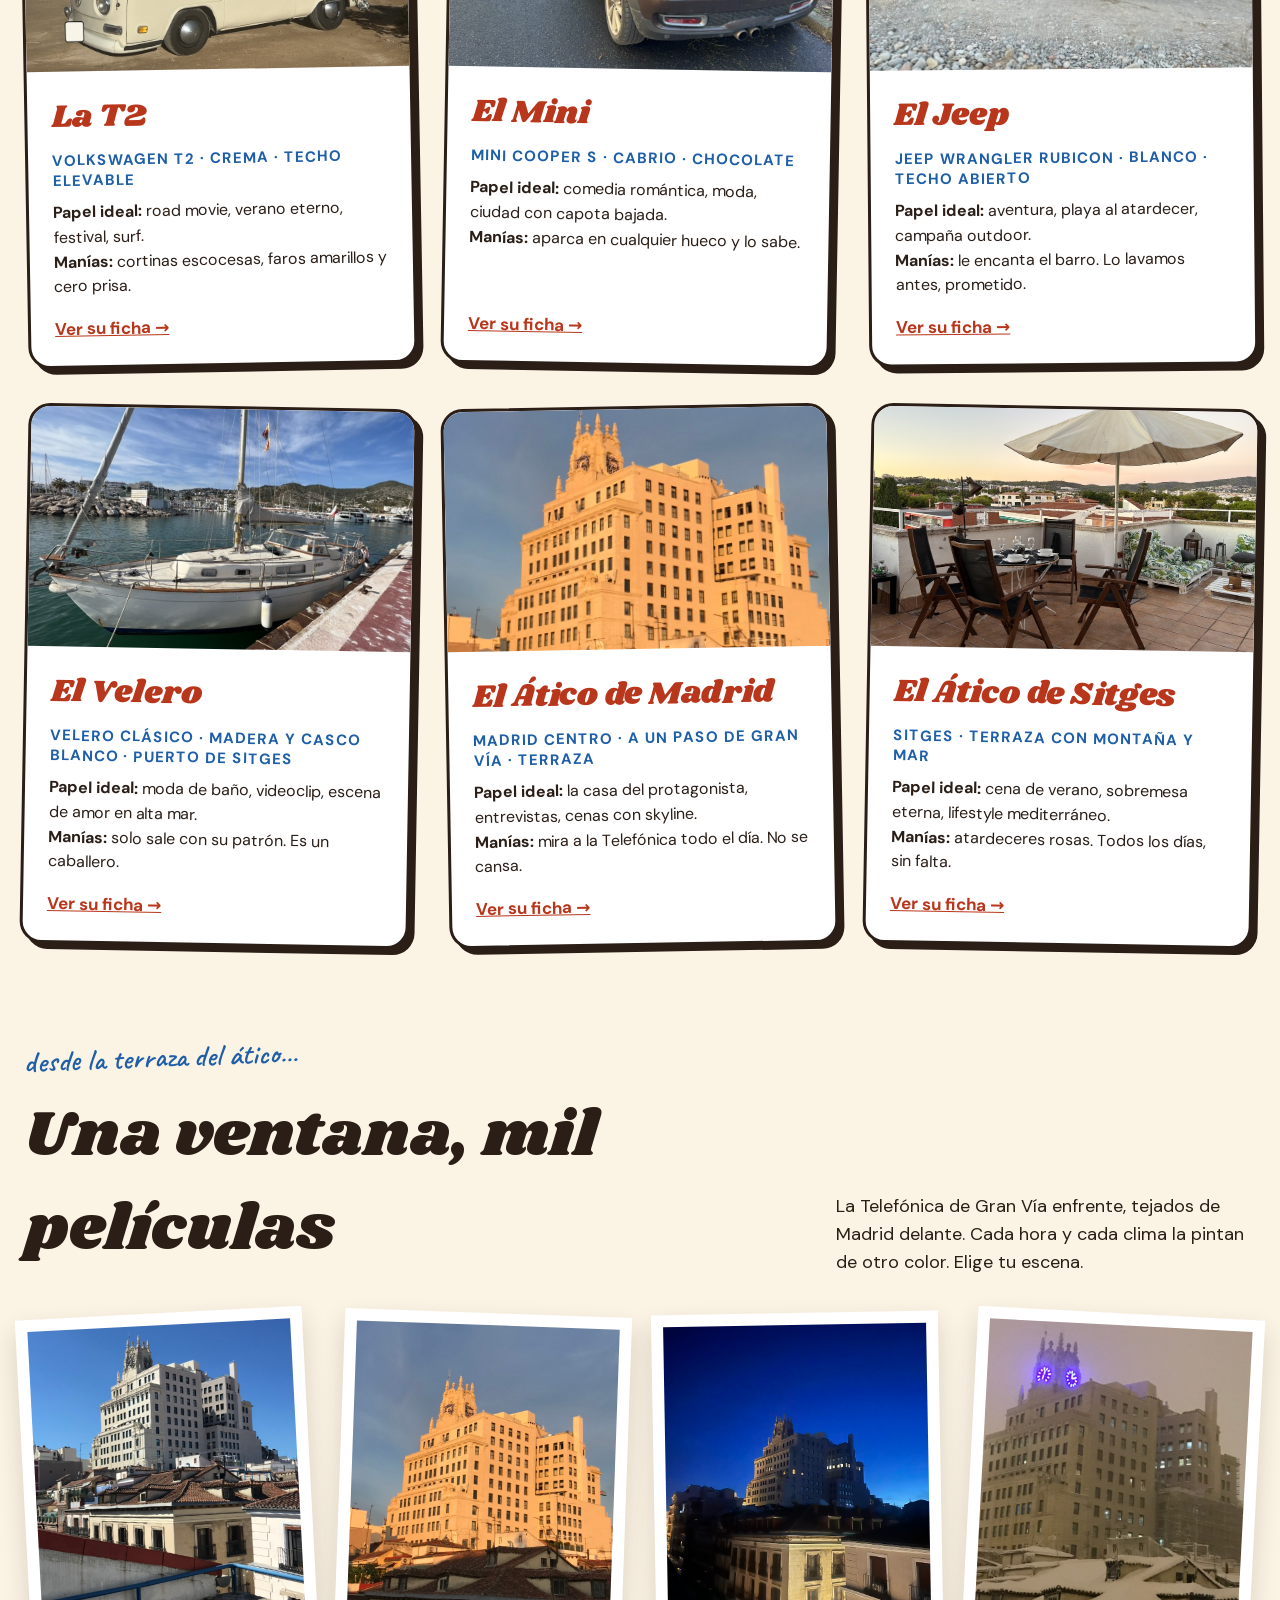
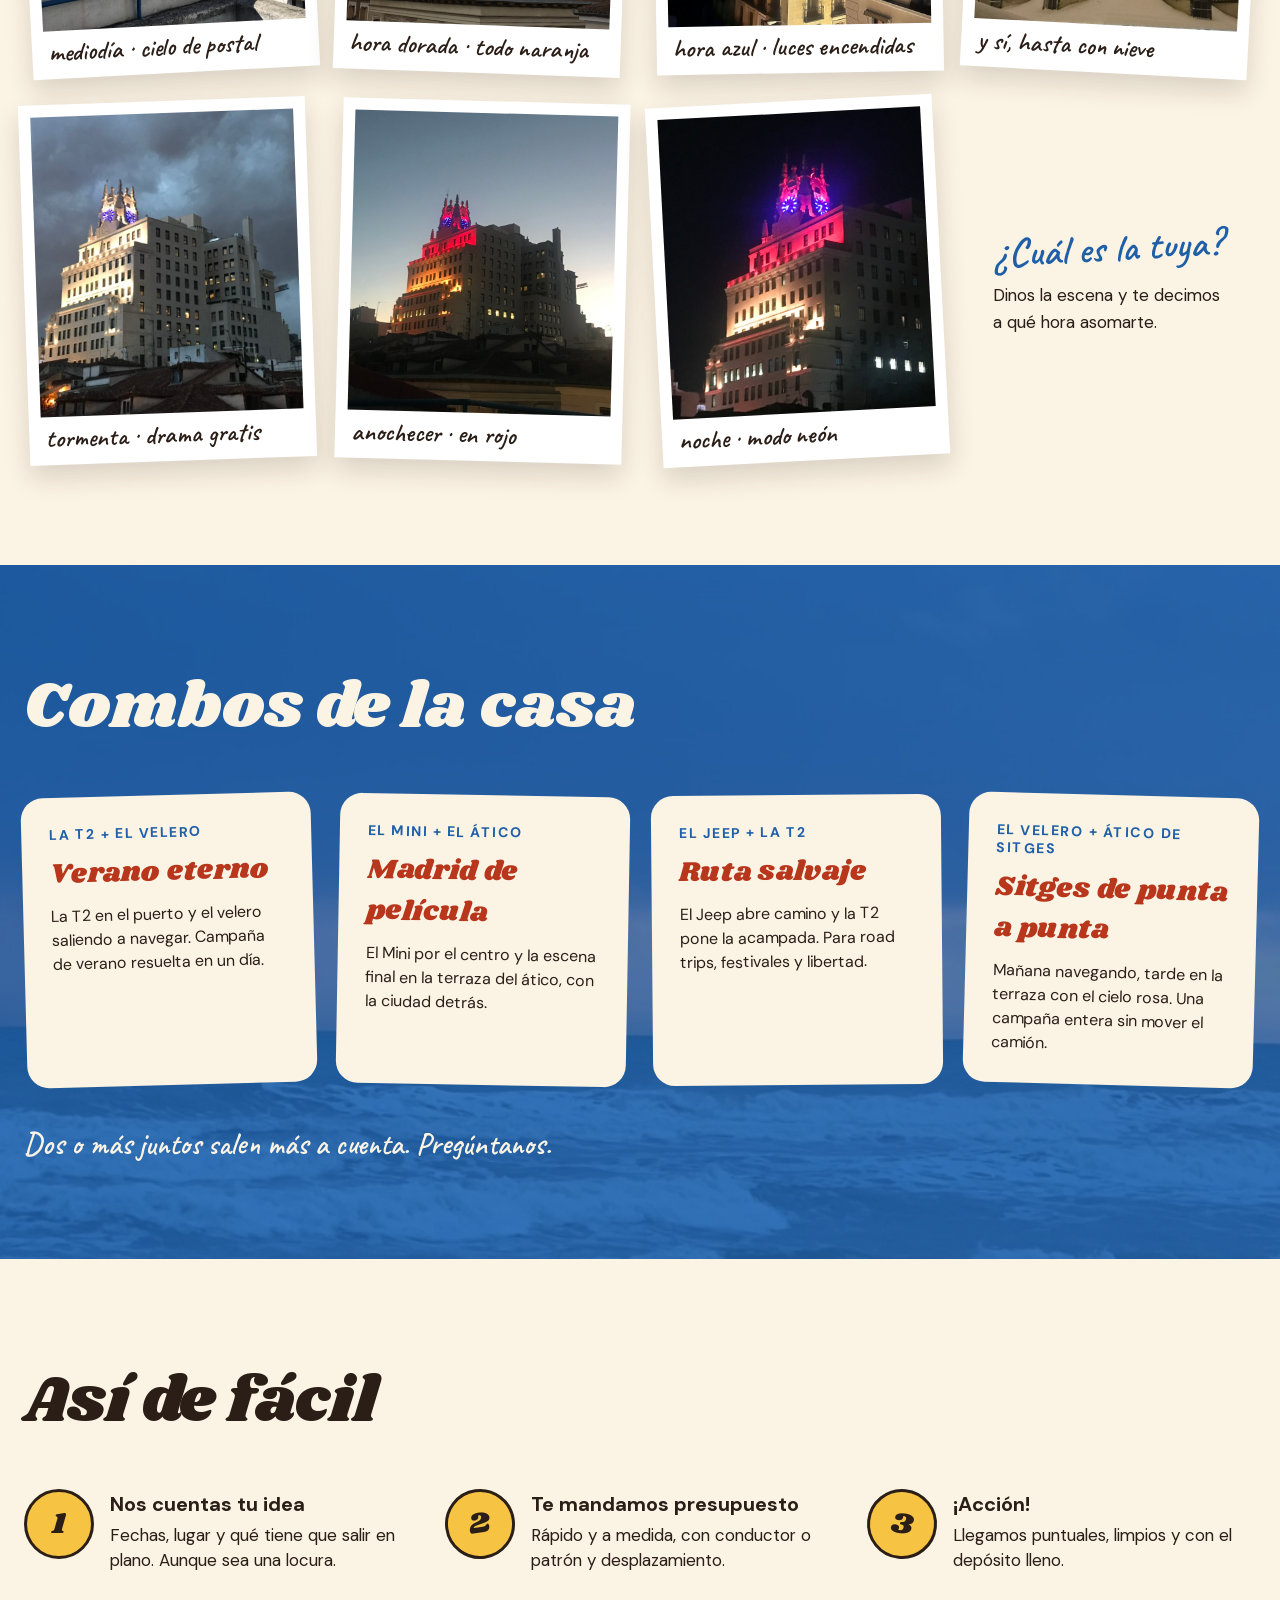
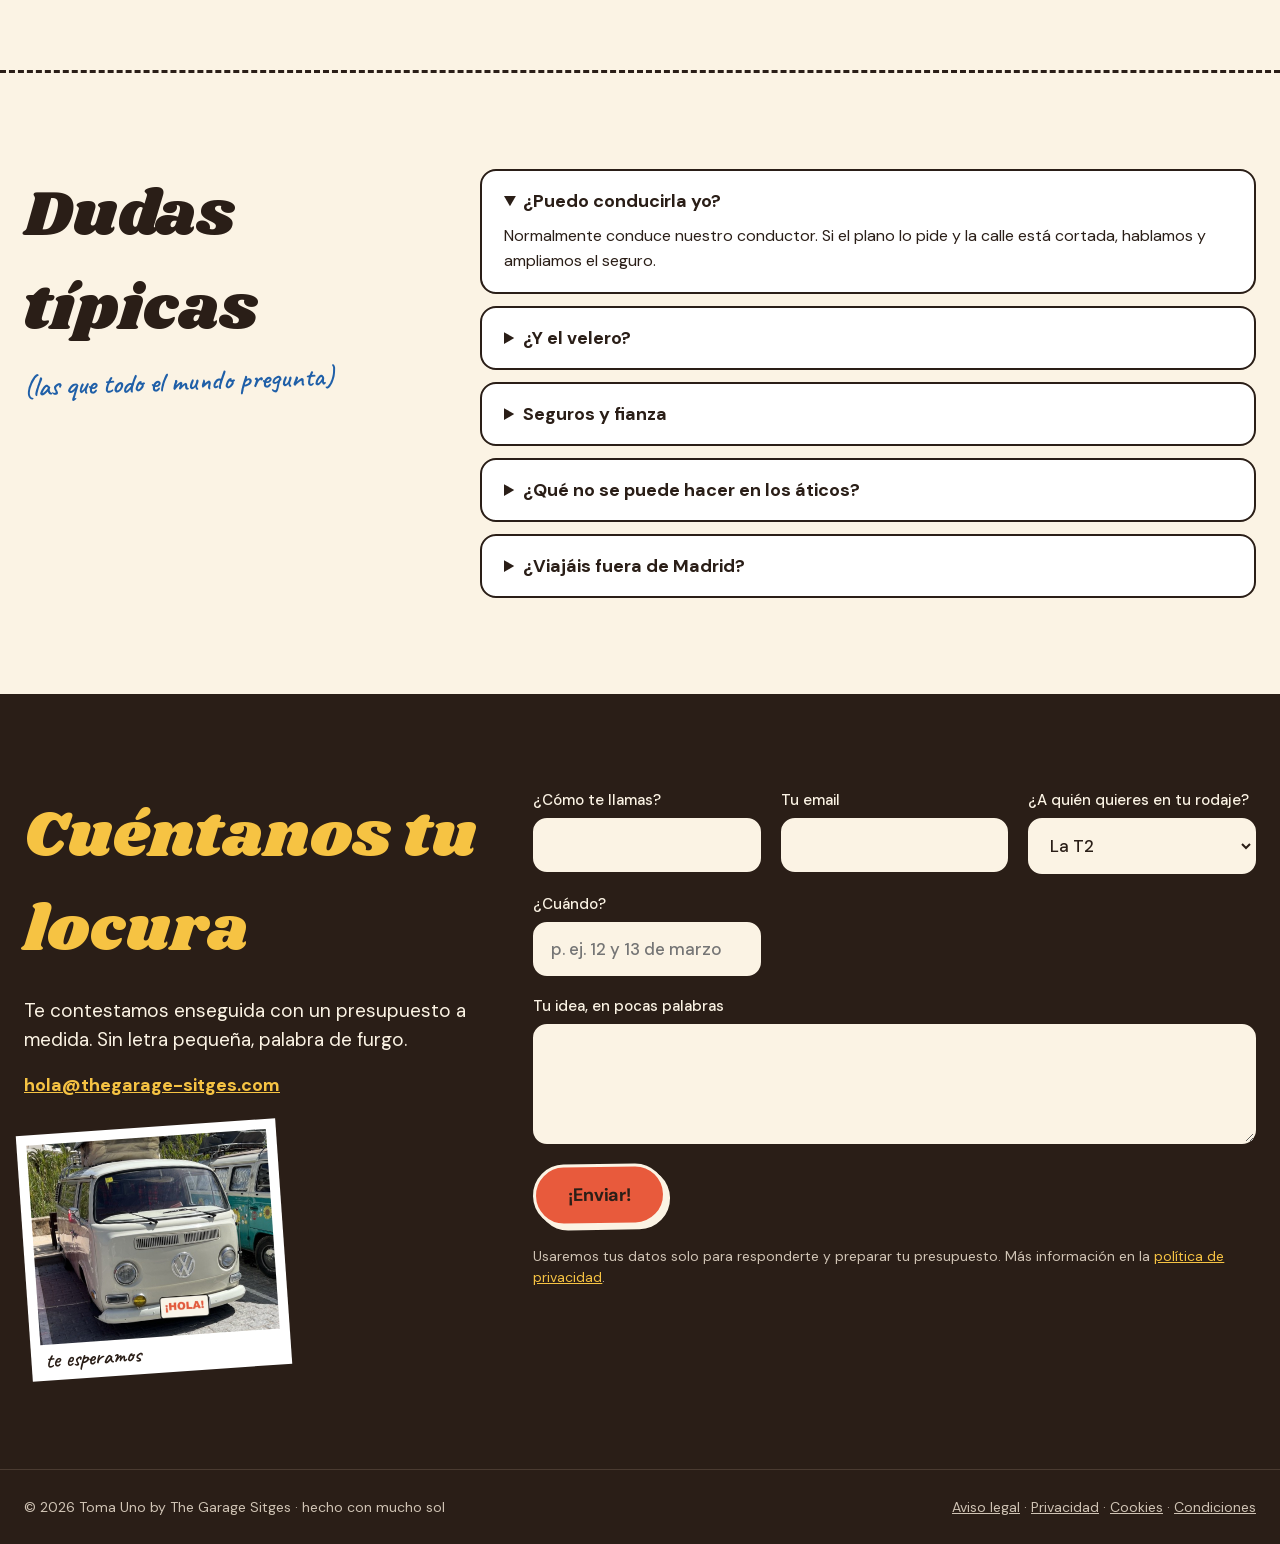
==== commit 8d8ea053: "Textos legales (aviso legal, privacidad, cookies, condiciones) y fuentes alojadas en la web Co-Autho" ====
--- a/index.html
+++ b/index.html
@@ -15,8 +15,7 @@
 <meta name="twitter:card" content="summary_large_image">
 </head>
 <body>
-<link rel="preconnect" href="https://fonts.googleapis.com">
-<link href="https://fonts.googleapis.com/css2?family=Shrikhand&amp;family=DM+Sans:opsz,wght@9..40,400;9..40,500;9..40,700&amp;family=Caveat:wght@600;700&amp;display=swap" rel="stylesheet">
+<link rel="stylesheet" href="fonts/fonts.css">
 <style>
 body{margin:0}
 a{color:#B8361C}a:hover{color:#8A2410}
@@ -271,6 +270,7 @@
 <label style="display: flex; flex-direction: column; gap: 8px; font-size: 15px; font-weight: 500">¿Cuándo?<input type="text" placeholder="p. ej. 12 y 13 de marzo" style="font: inherit; font-size: 17px; padding: 14px 16px; min-height: 48px; box-sizing: border-box; border-radius: 14px; border: 2px solid #FBF3E4; background: #FBF3E4; color: #2A1E17"></label>
 <label style="grid-column: 1 / -1; display: flex; flex-direction: column; gap: 8px; font-size: 15px; font-weight: 500">Tu idea, en pocas palabras<textarea rows="4" style="font: inherit; font-size: 17px; padding: 14px 16px; border-radius: 14px; border: 2px solid #FBF3E4; background: #FBF3E4; color: #2A1E17"></textarea></label>
 <button type="submit" style="justify-self: start; font: inherit; font-size: 18px; font-weight: 700; padding: 16px 32px; min-height: 48px; border: 3px solid #FBF3E4; border-radius: 999px; background: #E85A3C; color: #2A1E17; cursor: pointer; box-shadow: 4px 4px 0 #FBF3E4; transform: rotate(-1deg)">¡Enviar!</button>
+<p style="grid-column: 1 / -1; margin: 0; font-size: 14px; line-height: 1.5; color: #CFC3B4">Usaremos tus datos solo para responderte y preparar tu presupuesto. Más información en la <a href="privacidad.html" style="color: #F6C343">política de privacidad</a>.</p>
 </form>
 </div>
 </section>
@@ -278,7 +278,7 @@
 <footer style="background: #2A1E17; color: #CFC3B4; border-top: 1px solid #4A3B31">
 <div style="max-width: 1280px; margin: 0 auto; padding: 28px 24px; display: flex; flex-wrap: wrap; justify-content: space-between; gap: 12px; font-size: 14px">
 <span>© 2026 Toma Uno by The Garage Sitges · hecho con mucho sol</span>
-<span>Aviso legal · Privacidad · Cookies</span>
+<span><a href="aviso-legal.html" style="color: #CFC3B4">Aviso legal</a> · <a href="privacidad.html" style="color: #CFC3B4">Privacidad</a> · <a href="cookies.html" style="color: #CFC3B4">Cookies</a> · <a href="condiciones.html" style="color: #CFC3B4">Condiciones</a></span>
 </div>
 </footer>
 
--- a/fonts/fonts.css
+++ b/fonts/fonts.css
@@ -0,0 +1,108 @@
+/* latin-ext */
+@font-face {
+  font-family: 'Caveat';
+  font-style: normal;
+  font-weight: 600;
+  font-display: swap;
+  src: url(Caveat-600-latin-ext.woff2) format('woff2');
+  unicode-range: U+0100-02BA, U+02BD-02C5, U+02C7-02CC, U+02CE-02D7, U+02DD-02FF, U+0304, U+0308, U+0329, U+1D00-1DBF, U+1E00-1E9F, U+1EF2-1EFF, U+2020, U+20A0-20AB, U+20AD-20C4, U+2113, U+2C60-2C7F, U+A720-A7FF;
+}
+/* latin */
+@font-face {
+  font-family: 'Caveat';
+  font-style: normal;
+  font-weight: 600;
+  font-display: swap;
+  src: url(Caveat-600-latin.woff2) format('woff2');
+  unicode-range: U+0000-00FF, U+0131, U+0152-0153, U+02BB-02BC, U+02C6, U+02DA, U+02DC, U+0304, U+0308, U+0329, U+2000-206F, U+20AC, U+2122, U+2191, U+2193, U+2212, U+2215, U+FEFF, U+FFFD;
+}
+/* latin-ext */
+@font-face {
+  font-family: 'Caveat';
+  font-style: normal;
+  font-weight: 700;
+  font-display: swap;
+  src: url(Caveat-600-latin-ext.woff2) format('woff2');
+  unicode-range: U+0100-02BA, U+02BD-02C5, U+02C7-02CC, U+02CE-02D7, U+02DD-02FF, U+0304, U+0308, U+0329, U+1D00-1DBF, U+1E00-1E9F, U+1EF2-1EFF, U+2020, U+20A0-20AB, U+20AD-20C4, U+2113, U+2C60-2C7F, U+A720-A7FF;
+}
+/* latin */
+@font-face {
+  font-family: 'Caveat';
+  font-style: normal;
+  font-weight: 700;
+  font-display: swap;
+  src: url(Caveat-600-latin.woff2) format('woff2');
+  unicode-range: U+0000-00FF, U+0131, U+0152-0153, U+02BB-02BC, U+02C6, U+02DA, U+02DC, U+0304, U+0308, U+0329, U+2000-206F, U+20AC, U+2122, U+2191, U+2193, U+2212, U+2215, U+FEFF, U+FFFD;
+}
+/* latin-ext */
+@font-face {
+  font-family: 'DM Sans';
+  font-style: normal;
+  font-weight: 400;
+  font-display: swap;
+  src: url(DMSans-400-latin-ext.woff2) format('woff2');
+  unicode-range: U+0100-02BA, U+02BD-02C5, U+02C7-02CC, U+02CE-02D7, U+02DD-02FF, U+0304, U+0308, U+0329, U+1D00-1DBF, U+1E00-1E9F, U+1EF2-1EFF, U+2020, U+20A0-20AB, U+20AD-20C4, U+2113, U+2C60-2C7F, U+A720-A7FF;
+}
+/* latin */
+@font-face {
+  font-family: 'DM Sans';
+  font-style: normal;
+  font-weight: 400;
+  font-display: swap;
+  src: url(DMSans-400-latin.woff2) format('woff2');
+  unicode-range: U+0000-00FF, U+0131, U+0152-0153, U+02BB-02BC, U+02C6, U+02DA, U+02DC, U+0304, U+0308, U+0329, U+2000-206F, U+20AC, U+2122, U+2191, U+2193, U+2212, U+2215, U+FEFF, U+FFFD;
+}
+/* latin-ext */
+@font-face {
+  font-family: 'DM Sans';
+  font-style: normal;
+  font-weight: 500;
+  font-display: swap;
+  src: url(DMSans-400-latin-ext.woff2) format('woff2');
+  unicode-range: U+0100-02BA, U+02BD-02C5, U+02C7-02CC, U+02CE-02D7, U+02DD-02FF, U+0304, U+0308, U+0329, U+1D00-1DBF, U+1E00-1E9F, U+1EF2-1EFF, U+2020, U+20A0-20AB, U+20AD-20C4, U+2113, U+2C60-2C7F, U+A720-A7FF;
+}
+/* latin */
+@font-face {
+  font-family: 'DM Sans';
+  font-style: normal;
+  font-weight: 500;
+  font-display: swap;
+  src: url(DMSans-400-latin.woff2) format('woff2');
+  unicode-range: U+0000-00FF, U+0131, U+0152-0153, U+02BB-02BC, U+02C6, U+02DA, U+02DC, U+0304, U+0308, U+0329, U+2000-206F, U+20AC, U+2122, U+2191, U+2193, U+2212, U+2215, U+FEFF, U+FFFD;
+}
+/* latin-ext */
+@font-face {
+  font-family: 'DM Sans';
+  font-style: normal;
+  font-weight: 700;
+  font-display: swap;
+  src: url(DMSans-400-latin-ext.woff2) format('woff2');
+  unicode-range: U+0100-02BA, U+02BD-02C5, U+02C7-02CC, U+02CE-02D7, U+02DD-02FF, U+0304, U+0308, U+0329, U+1D00-1DBF, U+1E00-1E9F, U+1EF2-1EFF, U+2020, U+20A0-20AB, U+20AD-20C4, U+2113, U+2C60-2C7F, U+A720-A7FF;
+}
+/* latin */
+@font-face {
+  font-family: 'DM Sans';
+  font-style: normal;
+  font-weight: 700;
+  font-display: swap;
+  src: url(DMSans-400-latin.woff2) format('woff2');
+  unicode-range: U+0000-00FF, U+0131, U+0152-0153, U+02BB-02BC, U+02C6, U+02DA, U+02DC, U+0304, U+0308, U+0329, U+2000-206F, U+20AC, U+2122, U+2191, U+2193, U+2212, U+2215, U+FEFF, U+FFFD;
+}
+/* latin-ext */
+@font-face {
+  font-family: 'Shrikhand';
+  font-style: normal;
+  font-weight: 400;
+  font-display: swap;
+  src: url(Shrikhand-400-latin-ext.woff2) format('woff2');
+  unicode-range: U+0100-02BA, U+02BD-02C5, U+02C7-02CC, U+02CE-02D7, U+02DD-02FF, U+0304, U+0308, U+0329, U+1D00-1DBF, U+1E00-1E9F, U+1EF2-1EFF, U+2020, U+20A0-20AB, U+20AD-20C4, U+2113, U+2C60-2C7F, U+A720-A7FF;
+}
+/* latin */
+@font-face {
+  font-family: 'Shrikhand';
+  font-style: normal;
+  font-weight: 400;
+  font-display: swap;
+  src: url(Shrikhand-400-latin.woff2) format('woff2');
+  unicode-range: U+0000-00FF, U+0131, U+0152-0153, U+02BB-02BC, U+02C6, U+02DA, U+02DC, U+0304, U+0308, U+0329, U+2000-206F, U+20AC, U+2122, U+2191, U+2193, U+2212, U+2215, U+FEFF, U+FFFD;
+}
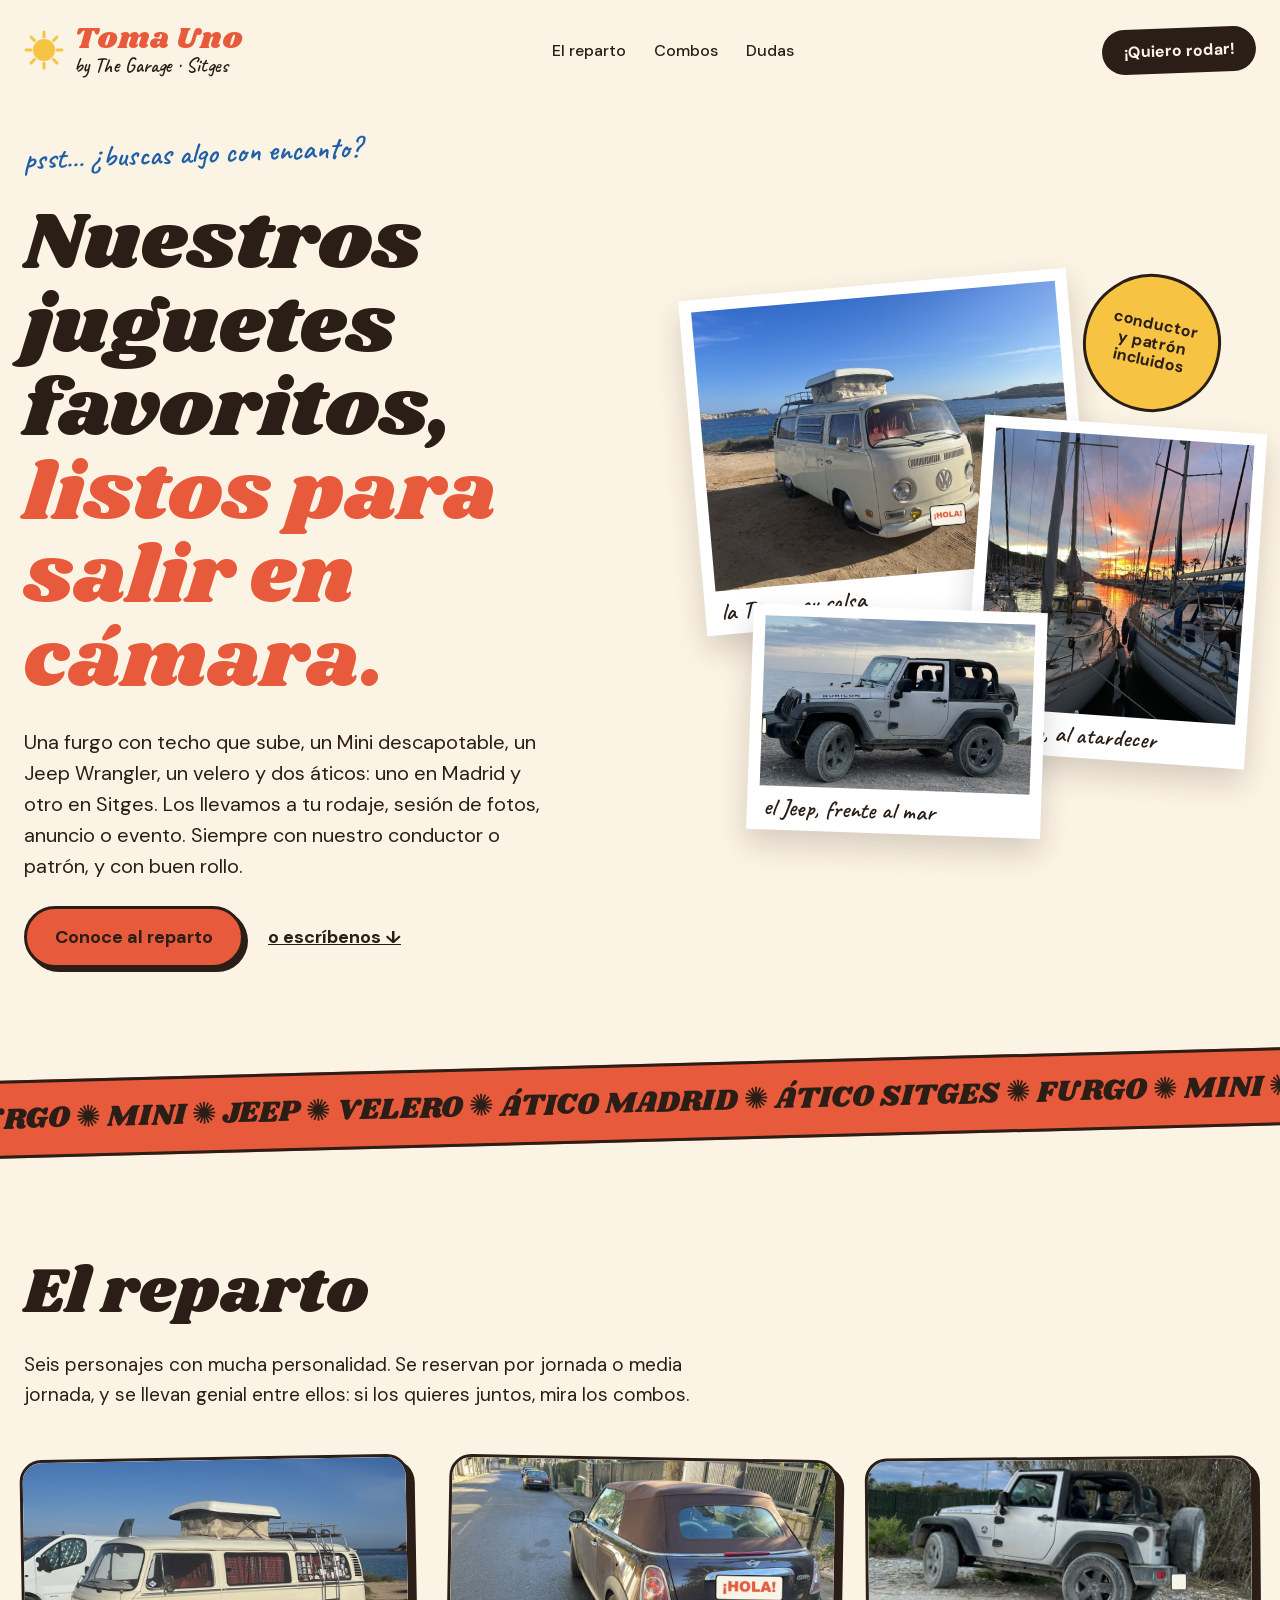
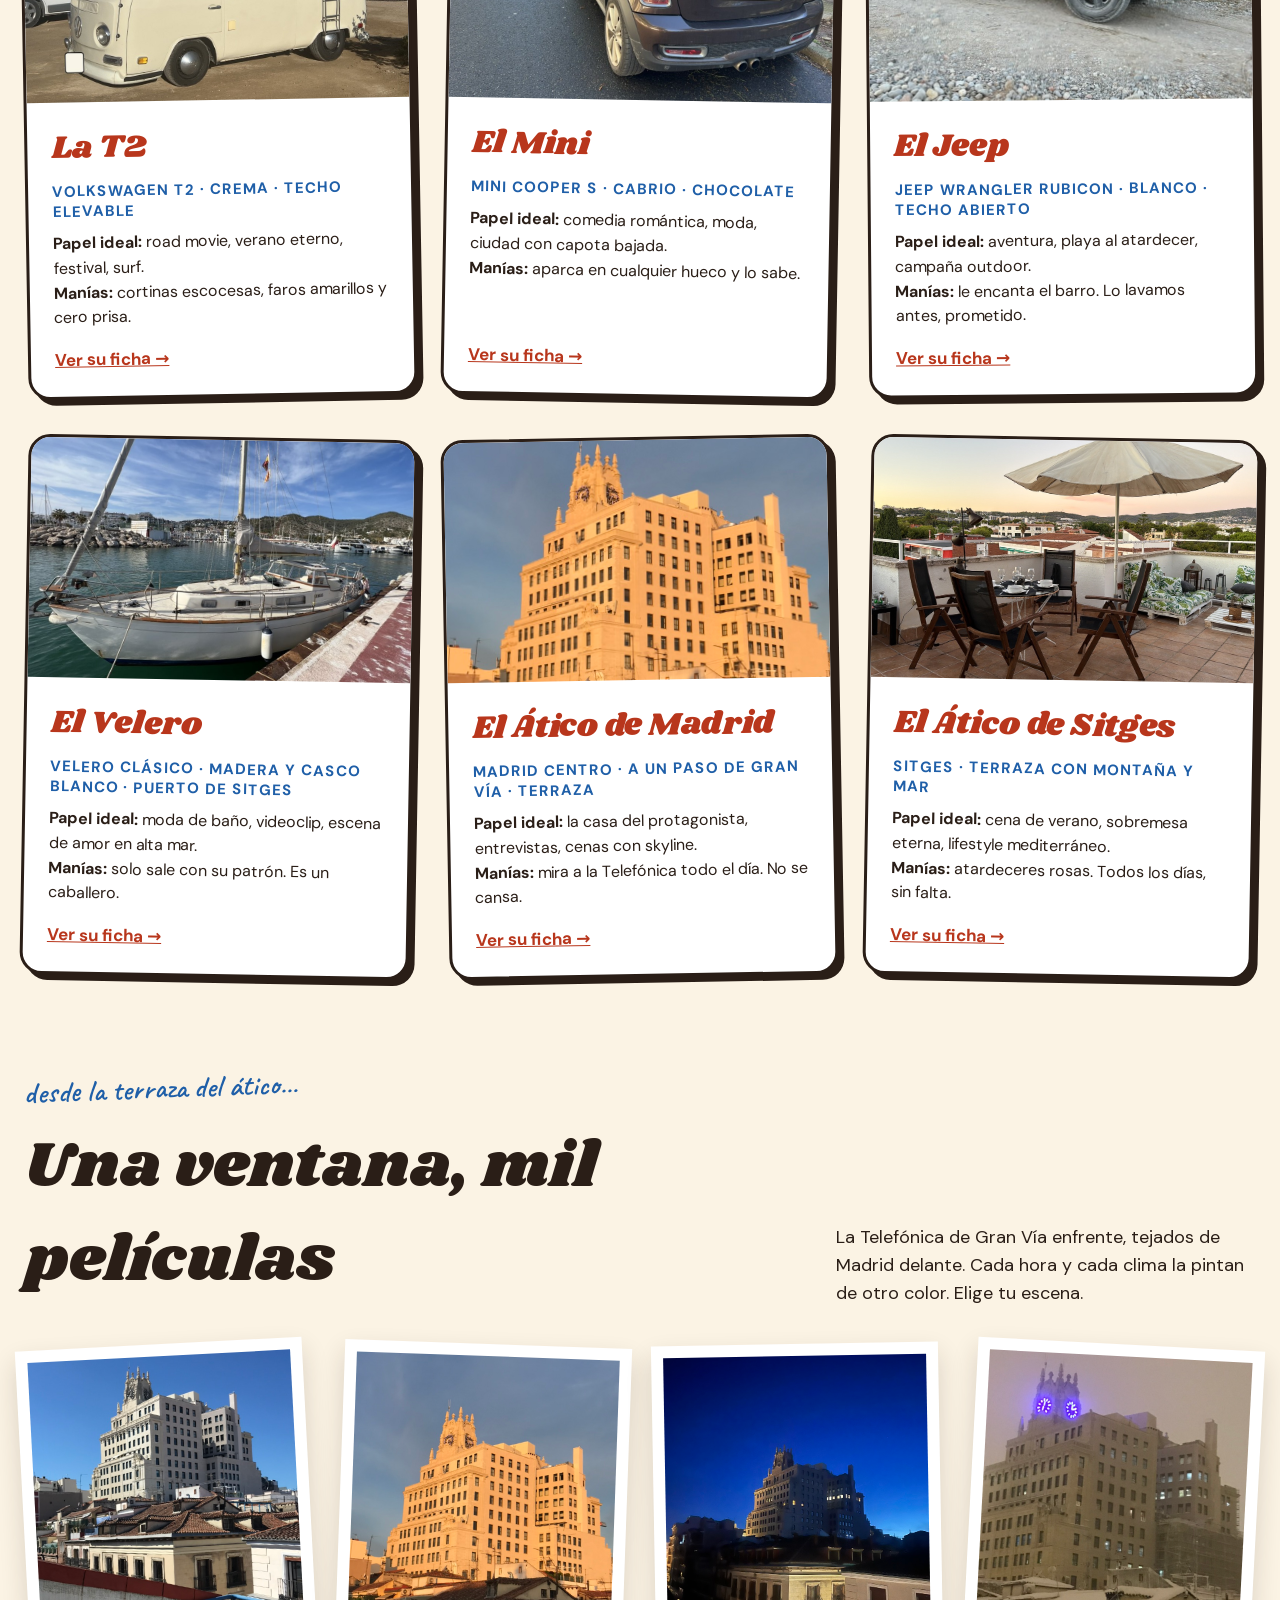
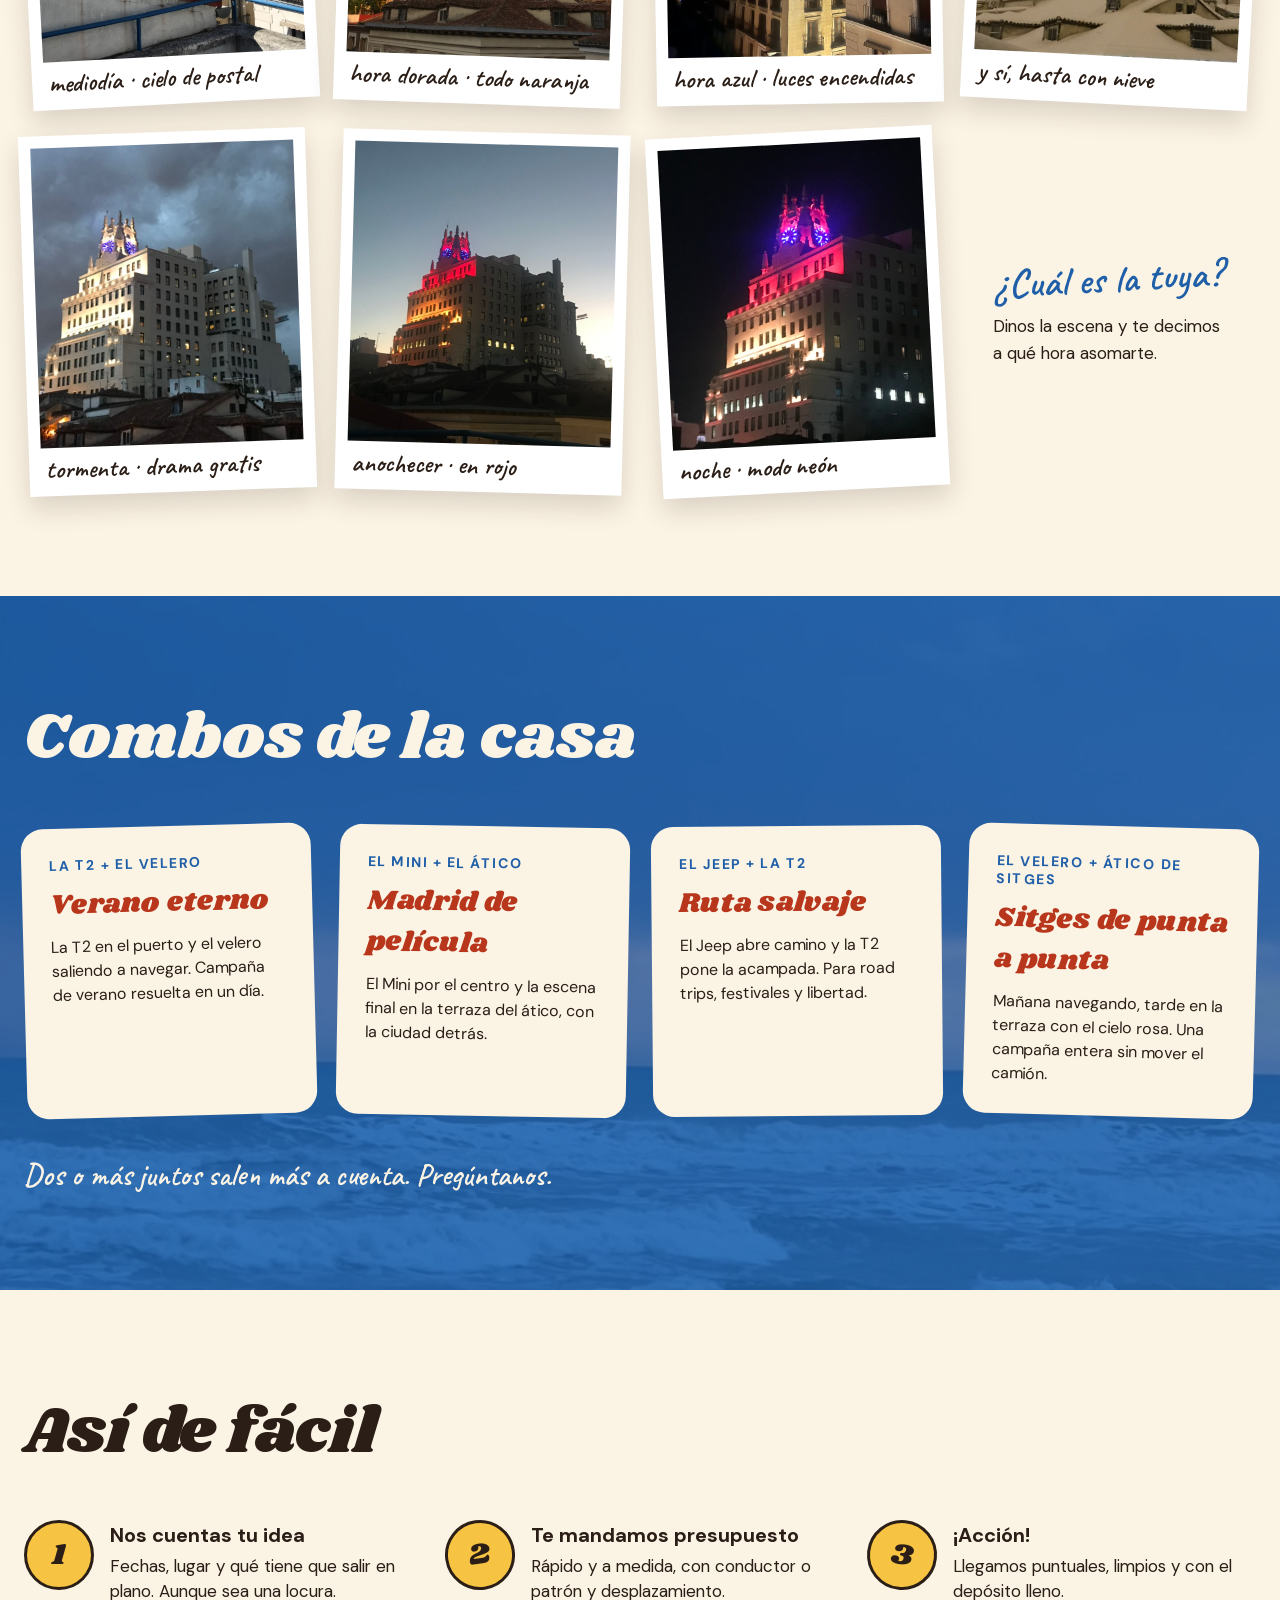
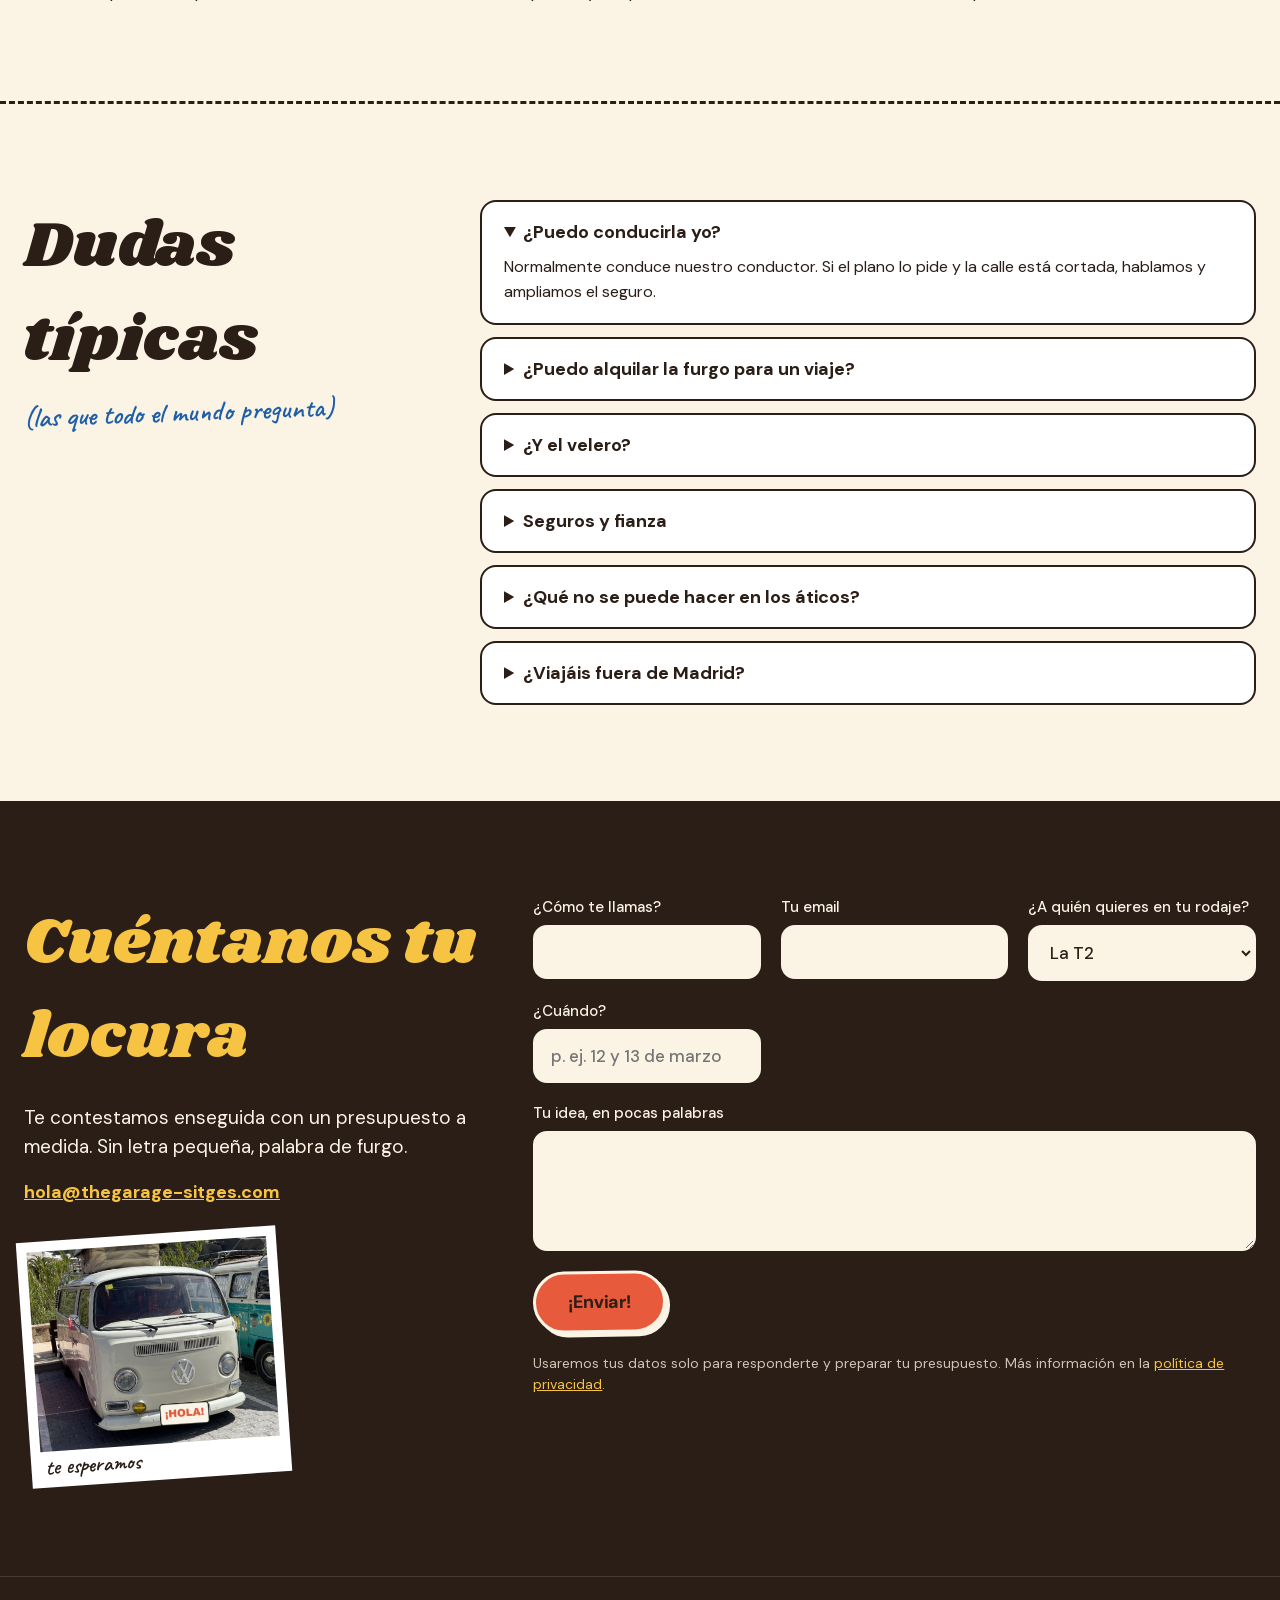
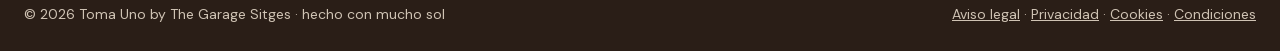
==== commit 811d1fc1: "No es alquiler: vehículos y velero solo para rodajes y eventos, con conductor o patrón; áticos no so" ====
--- a/index.html
+++ b/index.html
@@ -3,13 +3,13 @@
 <head>
 <meta charset="utf-8">
 <meta name="viewport" content="width=device-width, initial-scale=1">
-<title>Toma Uno by The Garage · Alquiler de vehículos clásicos y localizaciones para rodajes en Madrid y Sitges</title>
-<meta name="description" content="Alquila una VW T2, un Mini Cooper S cabrio, un Jeep Wrangler, un velero y áticos en Gran Vía (Madrid) y Sitges para rodajes, publicidad y sesiones de fotos. Con conductor y patrón.">
+<title>Toma Uno by The Garage · Vehículos de época, velero y localizaciones para rodajes y eventos en Madrid y Sitges</title>
+<meta name="description" content="Una VW T2, un Mini Cooper S cabrio, un Jeep Wrangler, un velero y áticos en Gran Vía (Madrid) y Sitges para rodajes, publicidad, sesiones de fotos y eventos. Siempre con conductor o patrón.">
 <link rel="canonical" href="https://thegarage-sitges.com/">
 <meta property="og:type" content="website">
 <meta property="og:locale" content="es_ES">
-<meta property="og:title" content="Toma Uno by The Garage · Alquiler de vehículos clásicos y localizaciones para rodajes en Madrid y Sitges">
-<meta property="og:description" content="Alquila una VW T2, un Mini Cooper S cabrio, un Jeep Wrangler, un velero y áticos en Gran Vía (Madrid) y Sitges para rodajes, publicidad y sesiones de fotos. Con conductor y patrón.">
+<meta property="og:title" content="Toma Uno by The Garage · Vehículos de época, velero y localizaciones para rodajes y eventos en Madrid y Sitges">
+<meta property="og:description" content="Una VW T2, un Mini Cooper S cabrio, un Jeep Wrangler, un velero y áticos en Gran Vía (Madrid) y Sitges para rodajes, publicidad, sesiones de fotos y eventos. Siempre con conductor o patrón.">
 <meta property="og:url" content="https://thegarage-sitges.com/">
 <meta property="og:image" content="https://thegarage-sitges.com/img/t2-mar.jpg">
 <meta name="twitter:card" content="summary_large_image">
@@ -39,7 +39,7 @@
 <div style="flex: 1 1 460px; min-width: 0; display: flex; flex-direction: column; gap: 24px">
 <p style="margin: 0; font-family: Caveat, cursive; font-size: 30px; color: #1F5FA8; transform: rotate(-2deg); transform-origin: left">psst… ¿buscas algo con encanto?</p>
 <h1 style="margin: 0; font-family: Shrikhand, serif; font-weight: 400; font-size: clamp(44px, 6.4vw, 88px); line-height: 1.02; color: #2A1E17">Nuestros juguetes favoritos, <span style="color: #E85A3C">listos para salir en cámara.</span></h1>
-<p style="margin: 0; font-size: 20px; line-height: 1.55; max-width: 540px">Una furgo con techo que sube, un Mini descapotable, un Jeep Wrangler, un velero y dos áticos: uno en Madrid y otro en Sitges. Los alquilamos para rodajes, fotos y anuncios. Con conductor, con patrón y con buen rollo.</p>
+<p style="margin: 0; font-size: 20px; line-height: 1.55; max-width: 540px">Una furgo con techo que sube, un Mini descapotable, un Jeep Wrangler, un velero y dos áticos: uno en Madrid y otro en Sitges. Los llevamos a tu rodaje, sesión de fotos, anuncio o evento. Siempre con nuestro conductor o patrón, y con buen rollo.</p>
 <div style="display: flex; flex-wrap: wrap; gap: 12px; align-items: center">
 <a href="#reparto" style="background: #E85A3C; color: #2A1E17; font-weight: 700; font-size: 18px; padding: 16px 28px; border-radius: 999px; text-decoration: none; border: 3px solid #2A1E17; box-shadow: 4px 4px 0 #2A1E17">Conoce al reparto</a>
 <a href="#contacto" style="font-weight: 700; font-size: 18px; padding: 16px 12px; color: #2A1E17">o escríbenos ↓</a>
@@ -70,7 +70,7 @@
 <div style="max-width: 1280px; margin: 0 auto; padding: 104px 24px 96px; display: flex; flex-direction: column; gap: 48px">
 <div style="display: flex; flex-direction: column; gap: 10px; max-width: 720px">
 <h2 style="margin: 0; font-family: Shrikhand, serif; font-weight: 400; font-size: clamp(40px, 5vw, 64px)">El reparto</h2>
-<p style="margin: 0; font-size: 19px; line-height: 1.55">Seis personajes con mucha personalidad. Se alquilan por jornada o media jornada, y se llevan genial entre ellos: si los quieres juntos, mira los combos.</p>
+<p style="margin: 0; font-size: 19px; line-height: 1.55">Seis personajes con mucha personalidad. Se reservan por jornada o media jornada, y se llevan genial entre ellos: si los quieres juntos, mira los combos.</p>
 </div>
 
 <div style="display: grid; grid-template-columns: repeat(auto-fit, minmax(320px, 1fr)); gap: 40px 32px">
@@ -244,9 +244,10 @@
 </div>
 <div style="flex: 2 1 560px; min-width: 0; display: flex; flex-direction: column; gap: 12px">
 <details open style="background: #FFFFFF; border: 2px solid #2A1E17; border-radius: 16px; padding: 18px 22px"><summary style="font-size: 18px; font-weight: 700; cursor: pointer">¿Puedo conducirla yo?</summary><p style="margin: 10px 0 0; font-size: 16px; line-height: 1.6">Normalmente conduce nuestro conductor. Si el plano lo pide y la calle está cortada, hablamos y ampliamos el seguro.</p></details>
+<details style="background: #FFFFFF; border: 2px solid #2A1E17; border-radius: 16px; padding: 18px 22px"><summary style="font-size: 18px; font-weight: 700; cursor: pointer">¿Puedo alquilar la furgo para un viaje?</summary><p style="margin: 10px 0 0; font-size: 16px; line-height: 1.6">No: no somos un rent a car ni hacemos traslados. Nuestros vehículos y el velero solo salen para rodajes, sesiones de fotos y eventos, y siempre con nuestro conductor o patrón.</p></details>
 <details style="background: #FFFFFF; border: 2px solid #2A1E17; border-radius: 16px; padding: 18px 22px"><summary style="font-size: 18px; font-weight: 700; cursor: pointer">¿Y el velero?</summary><p style="margin: 10px 0 0; font-size: 16px; line-height: 1.6">El velero sale siempre con su patrón titulado. Hasta 5 personas a bordo, y se rueda desde el puerto de Sitges.</p></details>
 <details style="background: #FFFFFF; border: 2px solid #2A1E17; border-radius: 16px; padding: 18px 22px"><summary style="font-size: 18px; font-weight: 700; cursor: pointer">Seguros y fianza</summary><p style="margin: 10px 0 0; font-size: 16px; line-height: 1.6">Tú traes el seguro de RC de rodaje; nosotros, el del vehículo. Hay una fianza que vuelve a tu cuenta al terminar.</p></details>
-<details style="background: #FFFFFF; border: 2px solid #2A1E17; border-radius: 16px; padding: 18px 22px"><summary style="font-size: 18px; font-weight: 700; cursor: pointer">¿Qué no se puede hacer en los áticos?</summary><p style="margin: 10px 0 0; font-size: 16px; line-height: 1.6">Humo, fuego de verdad y fiestas multitudinarias. Los vecinos son majos; queremos que sigan siéndolo.</p></details>
+<details style="background: #FFFFFF; border: 2px solid #2A1E17; border-radius: 16px; padding: 18px 22px"><summary style="font-size: 18px; font-weight: 700; cursor: pointer">¿Qué no se puede hacer en los áticos?</summary><p style="margin: 10px 0 0; font-size: 16px; line-height: 1.6">Humo, fuego de verdad y fiestas multitudinarias. Los vecinos son majos; queremos que sigan siéndolo. Y no son alojamiento: aquí se rueda, no se duerme.</p></details>
 <details style="background: #FFFFFF; border: 2px solid #2A1E17; border-radius: 16px; padding: 18px 22px"><summary style="font-size: 18px; font-weight: 700; cursor: pointer">¿Viajáis fuera de Madrid?</summary><p style="margin: 10px 0 0; font-size: 16px; line-height: 1.6">¡Claro! El desplazamiento va incluido en el presupuesto. La T2 adora la costa.</p></details>
 </div>
 </div>
